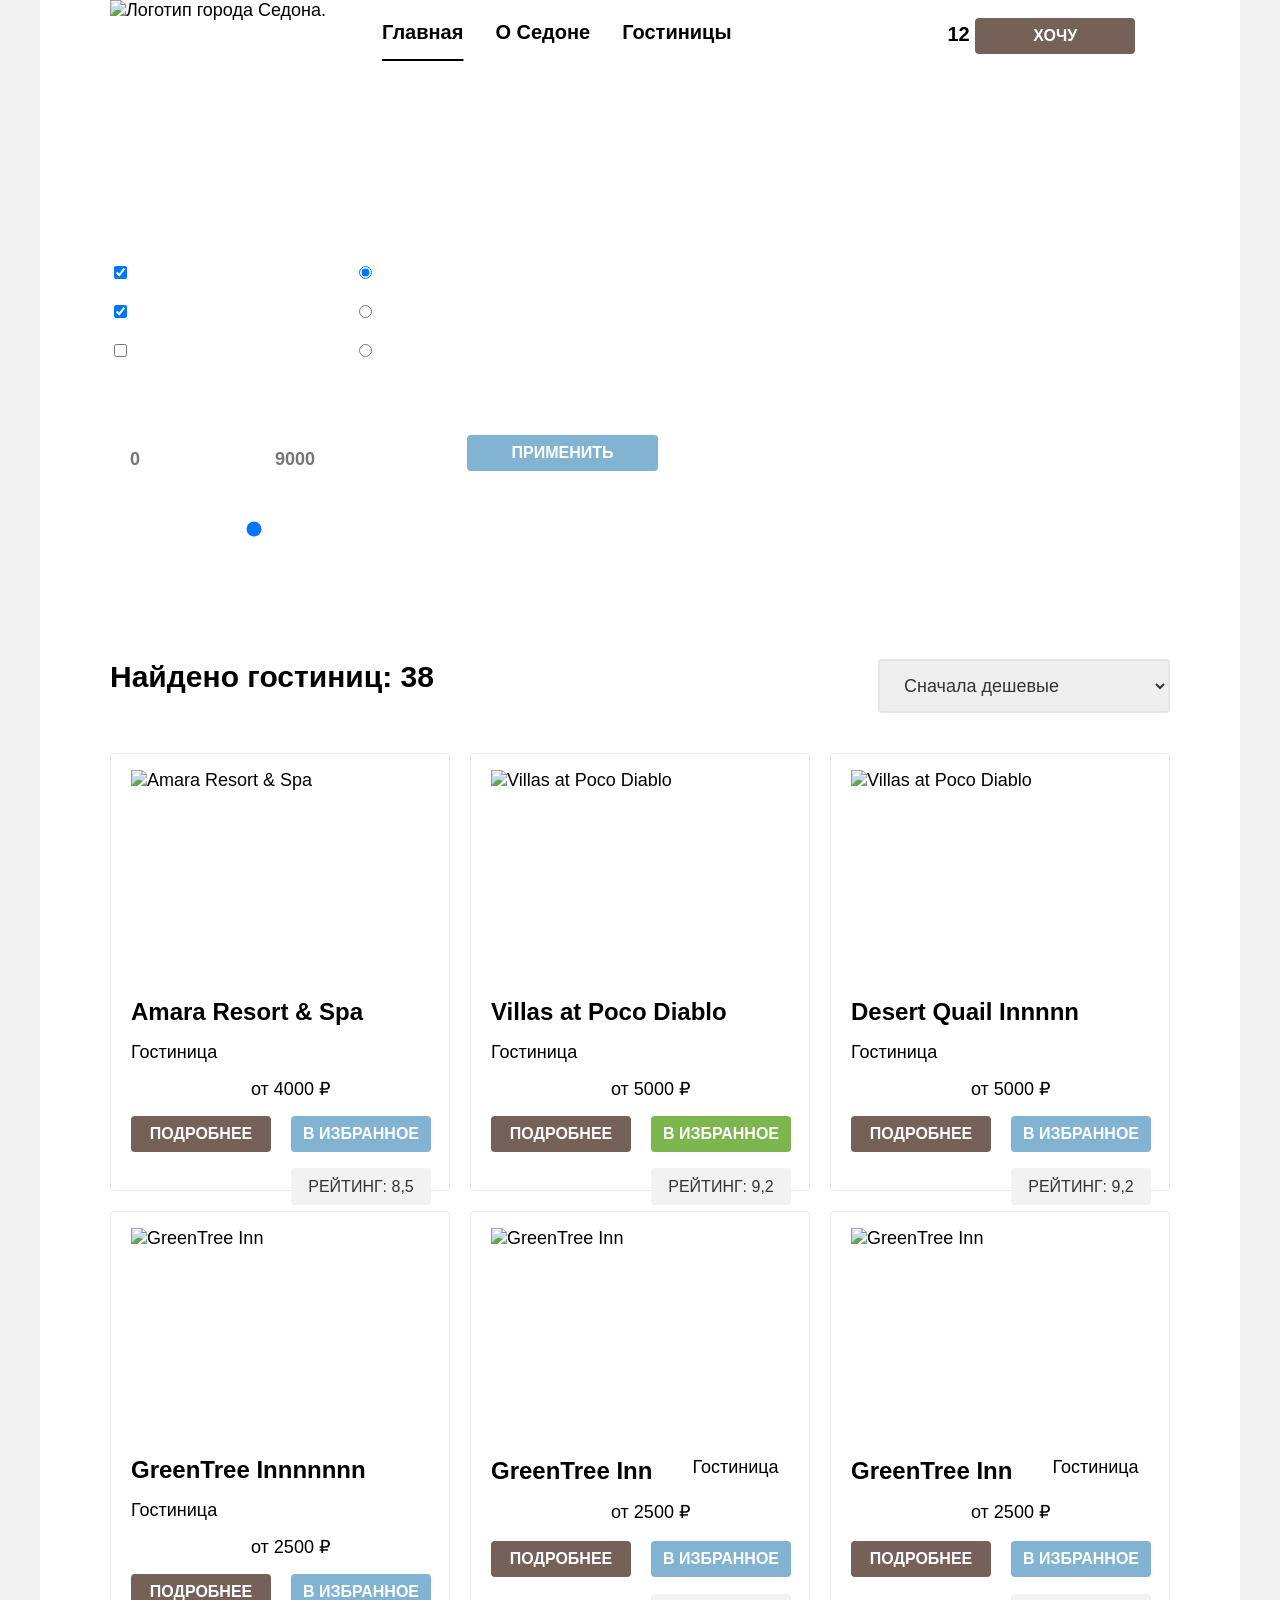
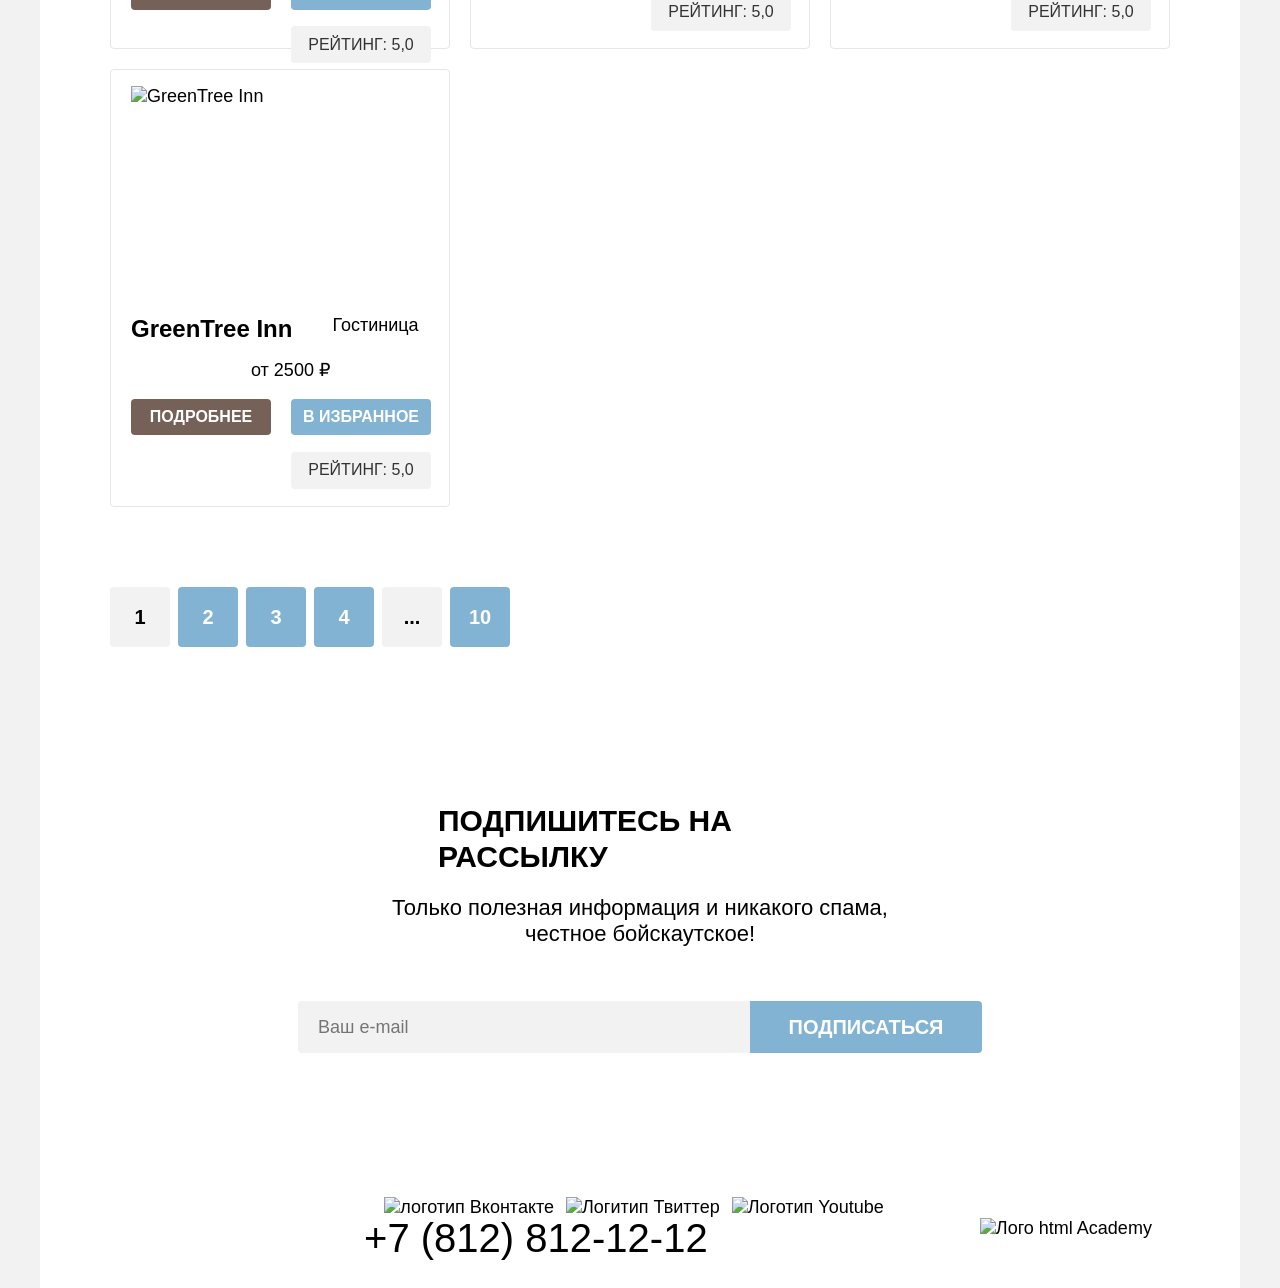
==== catalog.html @ 214000c6 "some fixes" ====
<!DOCTYPE html>
<html lang="en">

  <head>
    <meta charset="UTF-8">
    <link href="style/style.css" rel="stylesheet">
    <meta name="viewport" content="width=device-width, initial-scale=1.0">
    <title>Catalog</title>
  </head>

  <body>
    <!-- шапка -->
    <header class="page-header" data-test="header">
      <nav class="navigation">
        <a class="navigation-logo" href="index.html" aria-current="page">
          <img class="page-header-logo" src="images\logo.svg" alt="Логотип города Седона.">
        </a>
        <ul class="navigation-list">
          <li class="navigation-item">
            <a class="navigation-link navigation-link-current" href="#">Главная</a>
          </li>
          <li class="navigation-item">
            <a class="navigation-link" href="#">О Седоне</a>
          </li>
          <li class="navigation-item">
            <a class="navigation-link" href="#">Гостиницы</a>
          </li>
        </ul>
        <ul class="navigation-user">
          <li class="navigation-user-item">
            <a class="navigation-user-link navigation-user-link-search" href="#">
              <span class="visually-hidden">Поиск</span>
            </a>
          </li>
          <li class="navigation-user-item">
            <a class="navigation-user-link navigation-user-link-favorite" href="#">
              <span class="visually-hidden">Избранное</span>
              <span class="notification-number">12</span>
            </a>
            <button class="header-button">Хочу</button>
          </li>
        </ul>
      </nav>
    </header>
    <!-- основной контент -->
    <main class="main-catalog" data-test="catalog">
      <section class="hotels-filter hotels-filter-picture" data-test="hotels-filter">
        <div class="for-tittle-and-breabcrumbs"> <!-- обернул в див -->
          <h2 class="inner-title">Гостиницы Седоны</h1>
            <ul class="breadcrumbs-list">
              <li class="breadcrumbs-item">
                <a class="breadcrumbs-link" href="index.html">На главную страницу</a>
              </li>
              <li>
                <a class="breadcrumbs-item" href="#">Гостиницы</a>
              </li>
            </ul>
        </div>
          <fieldset class="hotels-filter-group">
            <legend class="hotels-filter-title">Инфраструктура</legend>
            <ul class="hotels-filter-list">
              <li class="hotels-filter-item">
                <label class="control">
                  <input class="control-input" type="checkbox" name="infrastructure-inner" checked>
                  Бассейн
                </label>
              </li>
              <li class="hotels-filter-item">
                <label class="control">
                  <input class="control-input" type="checkbox" name="pool-inner" checked>
                  Парковка
                </label>
              </li>
              <li class="hotels-filter-item">
                <label class="control">
                  <input type="checkbox" class="control-input" name="parking-inner">
                  Wi-Fi
              </li>
            </ul>
          </fieldset>
          <fieldset class="housing-filter-group">
            <legend class="housing-filter-title">Тип Жилья</legend>
            <ul class="housing-filter-list">
              <li class="housing-filter-item">
                <label class="control">
                  <input class="control-input" type="radio" name="product-group" value="type of housing" checked>
                  Гостиницы
                </label>
              </li>
              <li class="housing-filter-item">
                <label class="control">
                  <input class="control-input" type="radio" name="product-group" value="inn">
                  Отель
                </label>
              </li>
              <li class="housing-filter-item">
                <label class="control">
                  <input class="control-input" type="radio" name="product-group" value="hotel">
                  Апартаменты
                </label>
              </li>
            </ul>
          </fieldset>
          <fieldset class="price-filter-group">
            <legend class="price-filter-title">Стоимость, ₽:</legend>
            <label class="visually-hidden" for="for-user">От</label>
            <input type="text" class="field-input-price" id="from-price" name="from-price" placeholder="0">
            <label class="visually-hidden" for="for-user">До</label>
            <input type="text" class="field-input-price-second" id="before-price" name="before-price"
              placeholder="9000">
            <input type="range" class="range-input" min="0" max="100" step="1">
            <div class="block-for-button"> <!-- обернул в в див -->
              <button class="subscribe-button-apply" type="submit">Применить</button>
              <button class="subscribe-button-reset" type="submit">Сбросить</button>
            </div>
          </fieldset>
      </section>
      <div class="hotels-found-menu">  <!-- обернул в в див -->
        <h2 class="catalog-card-title">Найдено гостиниц: 38</h2>
        <select class="catalog-card-select" id="catalog-card-select">
          <option value="0">Сначала дешевые</option>
          <option value="0">Дорогие</option>
          <option value="0">Популярное</option>
        </select>
      </div>
      <!-- Список товаров -->
      <section class="catalog-card" data-test="catalog-card">
        <ul class="catalog-card-list">
          <li class="catalog-card-item">
            <img class="catalog-card-amara-img" width="300" height="212" src="images\catalog\hotel_amara.jpg"
              alt="Amara Resort & Spa">
            <h3 class="catalog-card-title-link" href="#">Amara Resort & Spa</h3>
                <p class="catalog-card-description">Гостиницa</p>
                <p class="price-from">от 4000 ₽</p>
            <button class="more-details" href="#">Подробнее</button>
            <button class="favorites">В избранное</button>
                <p class="four-stars">
                  <span class="visually-hidden">Отель 4 звезды</span>
                </p>
                <p class="rating">Рейтинг: 8,5</p>
          </li>
        </ul>
        <ul class="catalog-card-list">
          <li class="catalog-card-item">
            <img class="catalog-card-amara-img" width="300" height="212" src="images\catalog\villa_poco_diablo.jpg"
              alt="Villas at Poco Diablo">
            <h3 class="catalog-card-title-link" href="#">Villas at Poco Diablo</h3>
                <p class="catalog-card-description">Гостиницa</p>
                <p class="price-from">от 5000 ₽</p>
            <button class="more-details" href="#">Подробнее</button>
            <button class="favorites-green">В избранное</button>
              <p class="four-stars">
                <span class="visually-hidden">Отель 4 звезды</span>
              </p>
              <p class="rating">Рейтинг: 9,2</p>
          </li>
        </ul>
        <ul class="catalog-card-list">
          <li class="catalog-card-item">
            <img class="catalog-card-amara-img" width="300" height="212" src="images\catalog\hotel_desert.jpg"
              alt="Villas at Poco Diablo">
            <h3 class="catalog-card-title-link" href="#">Desert Quail Innnnn</h3>
                <p class="catalog-card-description">Гостиницa</p>
                <p class="price-from">от 5000 ₽</p>
            <button class="more-details" href="#">Подробнее</button>
            <button class="favorites">В избранное</button>
              <p class="four-stars">
                <span class="visually-hidden">Отель 4 звезды</span>
              </p>
              <p class="rating">Рейтинг: 9,2</p>
          </li>
        </ul>
        <ul class="catalog-card-list">
          <li class="catalog-card-item">
            <img class="catalog-card-amara-img" width="300" height="212" src="images\catalog\hotel_greentree.jpg"
              alt="GreenTree Inn">
            <h3 class="catalog-card-title-link" href="#">GreenTree Innnnnnn</h3>
                <p class="catalog-card-description">Гостиницa</p>
                <p class="price-from">от 2500 ₽</p>
            <button class="more-details" href="#">Подробнее</button>
            <button class="favorites">В избранное</button>
              <p class="four-stars">
                <span class="visually-hidden">Отель 2 звезды</span>
              </p>
              <p class="rating">Рейтинг: 5,0</p>
          </li>
        </ul>
        <ul class="catalog-card-list">
          <li class="catalog-card-item">
            <img class="catalog-card-amara-img" width="300" height="212" src="images\catalog\hotel_greentree.jpg"
              alt="GreenTree Inn">
            <h3 class="catalog-card-title-link" href="#">GreenTree Inn</h3>
                <p class="catalog-card-description">Гостиницa</p>
                <p class="price-from">от 2500 ₽</p>
            <button class="more-details" href="#">Подробнее</button>
            <button class="favorites">В избранное</button>
              <p class="four-stars">
                <span class="visually-hidden">Отель 2 звезды</span>
              </p>
              <p class="rating">Рейтинг: 5,0</p>
          </li>
        </ul>
        <ul class="catalog-card-list">
          <li class="catalog-card-item">
            <img class="catalog-card-amara-img" width="300" height="212" src="images\catalog\hotel_greentree.jpg"
              alt="GreenTree Inn">
            <h3 class="catalog-card-title-link" href="#">GreenTree Inn</h3>
                <p class="catalog-card-description">Гостиницa</p>
                <p class="price-from">от 2500 ₽</p>
            <button class="more-details" href="#">Подробнее</button>
            <button class="favorites">В избранное</button>
              <p class="four-stars">
                <span class="visually-hidden">Отель 2 звезды</span>
              </p>
              <p class="rating">Рейтинг: 5,0</p>
          </li>
        </ul>
        <ul class="catalog-card-list">
          <li class="catalog-card-item">
            <img class="catalog-card-amara-img" width="300" height="212" src="images\catalog\hotel_greentree.jpg"
              alt="GreenTree Inn">
            <h3 class="catalog-card-title-link" href="#">GreenTree Inn</h3>
                <p class="catalog-card-description">Гостиницa</p>
                <p class="price-from">от 2500 ₽</p>
            <button class="more-details" href="#">Подробнее</button>
            <button class="favorites">В избранное</button>
              <p class="four-stars">
                <span class="visually-hidden">Отель 2 звезды</span>
              </p>
              <p class="rating">Рейтинг: 5,0</p>
          </li>
        </ul>
      </section>
      <!-- Пагинация -->
      <ul class="pagination-list" data-test="pagination">
        <li class="pagination-item pagination-item-clear">
          <a class="pagination-link" href="#">1</a>
        </li>
        <li class="pagination-item">
          <a class="pagination-link" href="#">2</a>
        </li>
        <li class="pagination-item">
          <a class="pagination-link" href="#">3</a>
        </li>
        <li class="pagination-item">
          <a class="pagination-link" href="#">4</a>
        </li>
        <li class="pagination-item pagination-item-clear">
          <a class="pagination-link" href="#">...</a>
        </li>
        <li class="pagination-item">
          <a class="pagination-link" href="#">10</a>
        </li>
      </ul>
      </section>
      <!-- Подпишитесь на рассылку -->
      <section class="subscribe-catalog" data-test="subscribe">
        <h2 class="subscribe-title">Подпишитесь на рассылку</h2>
        <p class="subscribe-description">Только полезная информация и никакого спама,<br />
          честное бойскаутское!</p>
        <form class="subscribe-form" action="https://htmlacademy.ru/" method="post">
          <p class="subscribe-form-name">
            <label class="visually-hidden" for="for-user"></label>
            <input type="text" class="placeholder-form-catalog" id="user-email" name="user-email" placeholder="Ваш e-mail">
            <button class="subscribe-button" type="submit">Подписаться</button>
          </p>
        </form>
      </section>
    </main>
    <!-- футер подвал -->
    <footer class="page-footer" data-test="footer">
      <ul class="footer-social-list">
        <li class="footer-social-item">
          <a class="footer-social-link" href="https://vk.com/htmlacademy">
            <img class="footer-logo-link-vk" src="images\catalog\vk.svg" width="24" height="14" alt="логотип Вконтакте">
            <span class="visually-hidden"></span>
          </a>
        </li>
        <li class="footer-social-item">
          <a class="footer-social-link" href="https://twitter.com/htmlacademy">
            <img class="footer-logo-link-twitter" src="images\catalog\twitter.svg" width="24" height="14"
              alt="Логитип Твиттер">
            <span class="visually-hidden"></span>
          </a>
        </li>
        <li class="footer-social-item">
          <a class="footer-social-link" href="https://www.youtube.com/channel/UChUxTMjJGo-JDRY8pNTGL2g">
            <img class="footer-logo-link-youtube" src="images\catalog\youtube.svg" width="24" height="14"
              alt="Логотип Youtube">
            <span class="visually-hidden"></span>
          </a>
        </li>
      </ul>
      <a class="footer-phone" href="tel:+78128121212">+7 (812) 812-12-12</a>
      <a class="copyright" href="https://htmlacademy.ru/">
        <img class="footer-logo-link-academy" src="images\html_academy.svg" width="115" height="33"
          alt="Лого html Academy">
    </footer>
  </body>

</html>
---- style/style.css ----
*,
*::before,
*::after {
  box-sizing: border-box;
}
@font-face {
  font-family:  "PT Sans";
  font-style: normal;
  font-weight: 400;
  src: url("../fonts/ptsans-400.woff2") format("woff2");
  font-display: swap;
}
@font-face {
  font-family:  "PT Sans";
  font-style: normal;
  font-weight: 700;
  src: url("../fonts/ptsans-700.woff2")format("woff2");
  font-display: swap;
}
body {
  margin: 0 auto;
  font-size: 18px;
  line-height: 21px;
  font-weight: 400;
  font-style: normal;
  font-family: "PT Sans", "Arial", sans-serif;
  color: #000000;
  background-color: #f2f2f2;
  width: 1200px;
}

.list-reset{
margin: 0;
padding: 0;
list-style: none;
}

.visually-hidden {
  position: absolute;
  width: 1px;
  height: 1px;
  margin: -1px;
  padding: 0;
  border: 0;
  white-space: 0;
  clip-path: inset(100%);
  clip: rect(0 0 0 0);
  overflow: hidden;
}

a {
  text-decoration: none;
  color: inherit;
}

.navigation-link,
.navigation-link-current,
.navigation-user-link,
.navigation-user-link-favorite,
.navigation-user-item,
.header-button {
  font-family: "PT Sans", "Arial", sans-serif;
  line-height: 24px;
  font-weight: 700;
  font-size: 20px;
  text-decoration: none;
  list-style: none;
}


.header-button{
  background-color: #756157;
  color: white;
  border-radius: 4px;
  min-width: 160px;
  min-height: 36px;
  font-weight: 700;
  line-height: 20px;
  text-transform: uppercase;
  font-size: 16px;
  border: none;
}

.navigation-list a:hover,
.navigation-item a:focus,
.navigation-user a:hover,
.navigation-user-item a:focus {
  position: relative;
}

.navigation-link:before {
  content: '';
  position: absolute;
  width: 100%;
  height: 2px;
  background: #000;
  left: 0;
  bottom: 0;
  transition: .5s;
  transform: scale(0);
  transform-origin: center;
}

.navigation-link:hover:before {
  transform: scale(1);
}

.page-header {
  margin: 0;
  padding: 0;
  min-width: 1200px;
  height: 64px;
}

.navigation {
  background-color: white;
  margin: 0;
  padding: 0;
  display: flex;
  min-height: 64px;
}

.navigation-logo {
  padding-left: 70px;
}

.navigation-list {
  color: #000000;
  display: flex;
  font-size: 20px;
  line-height: 24px;
  font-weight: 700;
  min-width: 339px;
  list-style: none;
  margin: 0;
  /* padding: 0 285px 0 32px; */
  padding: 0 auto 0 32px;
}

.navigation-item {
  margin: 0;
  padding: 0;
}

.navigation-link{
  display: flex;
  margin: 0;
  padding: 20px 16px;
}

.navigation-link-current {
  text-decoration: underline solid black;
  text-decoration-thickness: 2px;
  text-underline-offset: 20px;
}

.navigation-user {
  display: flex;
  /* margin: 20px 70px 20px 285px; */
  padding: 0;
  padding-left: 200px;
}

.navigation-user-item {
}
.navigation-user-link {
}

.navigation-user-link-favorite {
  width: 20px;
  height: 20px;
  background-image: url("../images/catalog/heart_favorite.png");
  background-repeat: no-repeat no-repeat;
}
.navigation-user-link-search {
  width: 20px;
  height: 20px;
  background-image: url("../images/search.svg");
  background-repeat: no-repeat no-repeat;
}

.notification-number {
}
.advantages-image {
}
.page-header-logo {
}

.main-index {
  background-color: white;
}

.hero-logo {
  margin: 0;
  padding-top: 51px;
  padding-left: 371px;
  min-width: 458px;
  min-height: 352px;
}

.hero-main-picture {
  background-image: url("../images/divider.png"), url("../images/welcome_to_sedona.svg"), url("../images/welcome.jpg");
  min-width: 1200px;
  min-height: 486px;
  background-repeat: no-repeat,no-repeat,no-repeat;
  background-position: center bottom, center center;
}
/*
.hero-main-picture-divider {
  background-image: url("../images/divider.png");
  min-width: 1200px;
  min-height: 486px;
  background-position: center bottom;
  background-repeat: no-repeat;
}

.hero {
  background-image: url("../images/welcome_to_sedona.svg");
  min-width: 1200px;
  min-height: 486px;
  background-position: center;
  background-repeat: no-repeat;
}

.hero-main-picture {
  background-image: url("../images/welcome.jpg");
  background-repeat: no-repeat;
  background-position: center;
} */

.lead {
  margin: 64px 0 20px 0;
  padding: 0;
  font-size: 30px;
  font-weight: 700;
  line-height: 36px;
  text-transform: uppercase;
}

.lead-description {
  margin: 0 0 69px 0;
  padding: 0;
  line-height: 26px;
  text-align: center;
  font-size: 22px;
}

.advantages {
  background-color: white;
  text-align: center;
}

.advantages-list {
  display: flex;
  flex-wrap: wrap;
  margin: 0;
  padding: 0;
  list-style: none;
}

.advantages-item {
  margin: 0;
  padding: 0;
}

.advantages-light {
  background-color: rgba(131, 179, 211, 0.12);
  display: row;
  min-width: 400px;
  min-height: 385px;
}

.advantages-dark-accent {
  background-color: rgba(131, 179, 211, 0.20);
  display: row;
  min-width: 400px;
  min-height: 385px;
}

.advantages-light-second {
  background-color: rgba(131, 179, 211, 0.12);
  display: row;
  width: 400px;
  min-height: 385px;
}

.advantages-item-wide {
  display: flex;
  background-color: #82B3D3;
}

.advantages-title-with-picture {
  color: #ffffff;
  font-size: 24px;
  line-height: 28px;
  font-weight: 700;
  text-transform: uppercase;
  margin: 0;
  padding: 102px 112.5px 0 112.5px;
}

.advantages-description-with-picture {
  color: #ffffff;
  font-size: 18px;
  line-height: 21px;
  font-weight: 400;
  margin: 0;
  padding: 0;
}

.advantages-wrapper {
  min-width: 230px;
  min-height: 81px;
}

.rectangle {
  margin: 30px 170px 30px 170px;
  width: 60px;
  height: 2px;
  background: #82B3D3;
}
.rectangle-white {
  margin: 30px 170px 30px 170px;
  width: 60px;
  height: 2px;
  background: #ffffff;
}

.advantages-title {
  font-size: 24px;
  line-height: 28px;
  color: white;
  font-weight: 700;
  display: flex;
  justify-content: center;
  text-transform: uppercase;
  padding: 112.5px 85px 0 85px;
  margin: 0;
}

.advantages-description {
  color: white;
  line-height: 21px;
  margin: 0;
  padding: 0;
}

.advantages-title-cube {
  color: #000000;
}

.advantages-description-cube {
  color: #000000;
}

.infrastructure {
  margin: 0;
  padding: 0;
  min-height: 246px;
  background-color: white;
  text-align: center;
}

.infrastructure-lead {
  margin: 64px 347px 0 347px;
  padding: 0;
  line-height: 36px;
  font-weight: 700;
  font-size: 30px;
  text-transform: uppercase;
}

.infrastructure-lead-description {
  margin: 20px 355px 64px 355px;
  line-height: 26px;
  font-size: 22px;
  align-content: center;
}

.infrastructure-list {
  margin: 0;
  padding: 0;
  display: flex;
  align-content: center;
  flex-wrap: wrap;
  list-style: none;
}

.infrastructure-item-accent-dark {
  background-color: rgba(131, 179, 211, 0.20);
}

.infrastructure-item-accent-light {
  background-color: rgba(131, 179, 211, 0.12);
}

.infrastructure-item {
  width: 400px;
  min-height: 385px;

}

.infrastructure-item-home {
  background-image: url("../images/icon_home.svg");
  min-width: 75px;
  min-height: 72px;
  padding: 0;
  margin: 0;
/*position: absolute;     вариант не работает
  top: 81px;
  bottom: 232px;
  left: 162.5px;
  right: 162.5px; */
  background-repeat: no-repeat;
  background-position: center center, center center;
}

.infrastructure-item-food {
  background-image: url("../images/icon_food_burger.svg");
  min-width: 75px;
  min-height: 72px;
  background-repeat: no-repeat;
  background-position: center center, center center;
}

.infrastructure-item-souvenir {
  background-image: url("../images/icon_souvenir.svg");
  min-width: 75px;
  min-height: 72px;
  background-repeat: no-repeat;
  background-position: center center, center center;
}

.infrastructure-title {
  margin: 183px 85px 0 85px;
  padding: 0;
  line-height: 28px;
  font-weight: 700;
  font-size: 24px;
  text-transform: uppercase;
}

.infrastructure-description {
  margin: 30px 85px 81px 85px;
  padding: 0;
}

.search {
  min-width: 1200px;
  min-height: 406px;
  background-color: white;
  text-align: center;
  align-content: center;
}

.search-title {
  margin: 0;
  padding: 0;
  text-transform: uppercase;
  line-height: 36px;
  font-size: 30px;
}

.search-description {
  margin-top: 20px 0 0 0;
  padding: 0;
  font-size: 22px;
  line-height: 26px;
}

.search-button {
  margin-top: 54px;
  padding: 0;
  font-family: "PT Sans", "Arial", sans-serif;
  font-weight: 700;
  font-size: 20px;
  line-height: 36px;
  min-width: 376px;
  min-height: 52px;
  border-radius: 4px;
  border: none;
  color: white;
  background-color: #756157;
  text-transform: uppercase;
}

.subscribe {
  background-image:  url("../images/catalog/subscribe_page_blur.png");
  background-repeat: no-repeat;
  background-color: #82B3D3;
  text-transform: uppercase;
  color: white;
  margin: 0;
  padding: 0;
  width: 1200px;
  min-height: 415px;
  font-family: inherit;
  display: flex;
  flex-direction: column;
}

.subscribe-title {
  margin: 96px 398px 0 398px;
  padding: 0;
  line-height: 36px;
  font-weight: 700;
  font-size: 30px;
}

.subscribe-description {
  margin: 20px 0 54px 0;
  padding: 0;
  text-transform: none;
  text-align: center;
  line-height: 26px;
  font-weight: 400;
  font-size: 22px;
}

.subscribe-form {
  min-width: 684px;
  margin: 0 258px 104px 258px;
}

.subscribe-form-name {
  display: flex;
  min-width: 452px;
  min-height: 52px;
  margin: 0;
  padding: 0;
}

.subscribe-button {
  background-color:#82B3D3;
  font-size: 20px;
  font-weight: 700;
  line-height: 36px;
  min-width: 232px;
  min-height: 52px;
  color: white;
  text-transform: uppercase;
  margin: 0;
  padding: 0;
  border-radius: 0 4px 4px 0;
  border: none;
}

.page-footer {
  display: flex;
  justify-content: space-around;
  flex-wrap: wrap;
  background-color: white;
  padding: 40px 70px 30px 70px;
}

.footer-social-list {
  margin: 0;
  padding: 0;
  display: flex;
  list-style: none;
}

.footer-social-link {
  margin-right: 12px;
}

.footer-social-item {
}
.footer-logo-link-vk {
}
.footer-logo-link-twitter {
}
.footer-logo-link-youtube {
}
.copyright {
}
.footer-logo-link-academy {
}

.footer-phone {
  margin-right: 236px;
  margin-left: 236px;
  font-size: 40px;
  line-height: 40px;
}

.placeholder-form {
  border-radius: 4px 0 0 4px;
  border: none;
  min-width: 452px;

  font-size: 18px;
  font-weight: 400;
  line-height: 24px;
  color: #000000;
  padding-left: 20px;
  padding-right: 342px;
  padding-top: 14px;
  padding-bottom: 14px;
}























/* СТИЛИ ВТОРОЙ СТРАНИЦЫ КАТАЛОГ */

.main-catalog {
  background-color: #ffffff;
}

/* гостиница седона инфраструктура тип жилья инпуты чекбоксы */

.hotels-filter {
  display: flex;
  flex-wrap: wrap;
  padding: 35px 70px 70px 70px;
  min-width: 1060px;
  min-height: 307px;
}

.hotels-filter-picture {
  background-image: url("../images/catalog/background_image_catalog_blur.jpg");
  min-width: 1200px;
  min-height: 409px;
}

.for-tittle-and-breabcrumbs {
  min-width: 1060px;
  min-height: 107px;
}

.inner-title {
  margin: 0;
  color: #ffffff;
  font-size: 60px;
  font-weight: 700;
  line-height: 78px;
}

.breadcrumbs-list {
  display: inline-flex;
  flex-wrap: wrap;
 /*  width: 114px;
  min-height: 21px; */
  margin: 0;
  padding: 0;
  list-style: none;
}

.breadcrumbs-item{
  background-image: url("../images/catalog/vector_more.svg");
  background-repeat: no-repeat;
  color: #ffffff;
  font-size: 16px;
  line-height: 21px;
  font-weight: 400;
  min-width: 6.39px;
  min-height: 9.94px;
}

.breadcrumbs-link{
  background-image: url("../images/catalog/vector_home_breadcrumbs.svg");
  background-repeat: no-repeat;
  color: #ffffff;
  min-width: 12px;
  min-height: 12px;
}

.hotels-filter-group {
  margin: 0;
  padding: 0;
}

.hotels-filter-list {
  margin: 0;
  padding: 0;
  list-style: none;
}

.housing-filter-group {
  margin: 0;
  padding: 0;
}

.housing-filter-list {
  margin: 0;
  padding: 0;
  list-style: none;
}


.hotels-filter-title,
.housing-filter-title {
  margin: 0;
  padding-bottom: 32px;
  padding-right: 70px;
  color: #ffffff;
  font-weight: 700;
  font-size: 20px;
  line-height: 24px;
}

.hotels-filter-item,
.housing-filter-item {
  padding-bottom: 16px;
  padding-right: 140.15px;
  color: #ffffff;
  font-size: 18px;
  line-height: 23px;
  font-weight: 400;
}

.control {
}

/* .control-input{
  list-style-type: none;
  color: orange;
  background-color: black;
} */


.price-filter-group {
  display: flex;
  flex-wrap: wrap;
  width: 549px;
  min-height: 160px;
  margin: 0;
  padding: 0;
}

.price-filter-title {
  margin: 0;
  padding: 0 0 32px 0;
  color: #ffffff;
  font-weight: 700;
  font-size: 20px;
  line-height: 24px;
}

.field-input-price {
  font-size: 18px;
  line-height: 24px;
  font-weight: 700;
  color: #000000;
  border-radius: 4px 0 0 4px;
  border: none;
  width: 143px;
  height: 48px;
  margin-right: 2px;
  padding: 12px 0 12px 20px;
}

.field-input-price-second {
  font-size: 18px;
  line-height: 24px;
  font-weight: 700;
  color: black;
  border-radius: 0 4px 4px 0;
  border: none;
  width: 143px;
  height: 48px;
  padding: 12px 0 12px 20px;
}

.range-input {
  appearance: none;
  cursor: pointer;
  background-color: #ffffff;
  border: none;
  border-radius: 50px;
  overflow: hidden;
  outline: none;
  margin: 36px 0 0 0;
  padding: 0;
  width: 287px;
  height: 20px;
}

.block-for-button {   /* правильно ли такое центрование ? */
  margin: -48px 0 0 70px;
  padding: 0;
  width: 191px;
  height: 104px;
}

.subscribe-button-apply {
  cursor: pointer;
  color: #ffffff;
  background-color: #82B3D3;
  min-width: 191px;
  min-height: 36px;
  border-radius: 4px;
  border: none;
  margin: 0 0 32px 0;
  padding: 0;
  font-weight: 700;
  text-transform: uppercase;
  font-size: 16px;
  line-height: 20px;
  text-align: center;
}

.subscribe-button-reset {
  cursor: pointer;
  color: #ffffff;
  background-color: transparent;
  min-width: 191px;
  min-height: 36px;
  border-radius: 4px;
  border: none;
  margin: 0;
  padding: 0;
  font-weight: 700;
  text-transform: uppercase;
  font-size: 16px;
  line-height: 20px;
  text-align: center;
}

/* конец первого меню */

/* КНОПКИ */



.all-subject{
  display: flex;
  flex-wrap: wrap;
  width: 1060px;
  min-height: 160px;
}

.catalog-card {
  display: grid;
  grid-template-columns: repeat(3, 340px);
  gap: 20px;
  list-style-type: none;
  margin: 40px 70px 80px 70px;
  padding: 0;
}

/* :nth-child[3n] {
  margin-right: 0;
} */

.hotels-found-menu {
  display: flex;
  justify-content: space-between;
  width: 1060px;
  min-height: 49px;
  margin: 50px 70px 40px 70px;
  padding: 0;

}

.catalog-card-title {
  padding: 0;
  margin: 0;
  font-size: 30px;
  line-height: 36px;
  font-weight: 700;
}

.catalog-card-select {
  width: 292px;
  min-height: 49px;
  font-size: 18px;
  line-height: 21px;
  font-weight: 400;
  color: #333333;
  border: 2px solid #E5E5E5;
  border-radius: 4px;
  margin: 0;
  padding: 14px 20px 14px 20px;

}

/* .all-cards {
  width: 1060px;
  height: 896px;
  border: 1px solid black;
  margin: 40px 70px 40px 70px;
  padding: 0;
} */

.catalog-card-list {
  /* display: grid; */
  gap: 20px;
  margin: 0;
  padding: 0;
  list-style: none;
}

.catalog-card-item {
/*   display: grid;
  grid-template-columns: repeat(2, 1fr); */
  display: flex;
  flex-wrap: wrap;


  margin: 0;
  padding: 0;
  width: 340px;
  height: 438px;
  border: 1px solid #E6E6E6;
  border-radius: 4px;
}
.catalog-card-amara-img {
  margin: 16px 20px 0 20px;
}
/* .catalog-card-amara-img,
.catalog-card-title-link,
.catalog-card-description,
.price-from,
.more-details,
.favorites,
.four-stars,
.rating {
} */

.catalog-card-title-link {
  /* padding: 0; */
  padding: 16px 20px 0 20px;
  margin: 0;
  font-size: 24px;
  font-weight: 700;
  line-height: 28px;
}

.catalog-card-description {
  padding: 16px 0 0 20px;
  margin: 0;
  font-size: 18px;
  font-weight: 400;
  line-height: 21px;
}

.price-from {
  margin: 0;
  padding: 16px 20px 0 140px;
}

.more-details {
  width: 140px;
  height: 36px;
  background-color: #756157;
  color:#ffffff;
  border: none;
  border-radius: 4px;
  text-transform: uppercase;
  font-size: 16px;
  line-height: 20px;
  font-weight: 700;
  text-align: center;
  margin: 16px 20px 0 20px;
  padding: 0;
  cursor: pointer;
}

.favorites {
  width: 140px;
  height: 36px;
  background-color:#82B3D3;
  color:#ffffff;
  border: none;
  border-radius: 4px;
  text-transform: uppercase;
  font-size: 16px;
  line-height: 20px;
  font-weight: 700;
  text-align: center;
  margin: 16px 0 0 0;
  padding: 0;
  cursor: pointer;
}

.favorites-green {
  width: 140px;
  height: 36px;
  background-color: #7DB54F;
  color:#ffffff;
  border: none;
  border-radius: 4px;
  text-transform: uppercase;
  font-size: 16px;
  line-height: 20px;
  font-weight: 700;
  text-align: center;
  margin: 16px 0 0 0;
  padding: 0;
  cursor: pointer;
}

.four-stars {
  background-image: url("../images/catalog/vector_star.png");
  background-repeat: repeat-x;
  width: 140px;
  height: 37px;
  margin: 16px 20px 16px 20px;
  padding: 0;
}

.rating {
  width: 140px;
  height: 37px;
  background-color: #F2F2F2;
  color: #333333;
  border: none;
  border-radius: 4px;
  text-align: center;
  align-content: center;
  font-size: 16px;
  line-height: 20px;
  font-weight: 400;
  text-transform: uppercase;
  margin: 16px 0 0 0;
  padding: 0;
}

 fieldset{
  border: 0;
}

.pagination-list {
  color: #ffffff;
  display: grid;
  grid-template-columns: repeat(auto-fit, minmax(32px, min-content));
/*   display: flex;
  flex-wrap: wrap; */
  margin: 80px 70px 60px 70px;
  padding: 0;
  gap: 8px;
  list-style-type: none;
  width: 1060px;
  min-height: 60px;
  cursor: pointer;
}

.pagination-item {
  text-align: center;
  align-content: center;
  min-width: 60px;
  min-height: 60px;
  background-color: #82B3D3;
  border-radius: 4px;
  font-size: 20px;
  line-height: 36px;
  font-weight: 700;
}

.pagination-link {
  text-align: center;
  min-width: 60px;
  min-height: 60px;
  border-radius: 4px;
}

.pagination-item-clear {
  color: #000000;
  background-color: #F2F2F2;
}

.subscribe-catalog {
  background-color: #ffffff;
  text-transform: uppercase;
  color: black;
  margin: 0;
  padding: 0;
  width: 1200px;
  min-height: 415px;
  font-family: inherit;
  display: flex;
  flex-direction: column;
}

.placeholder-form-catalog {
  border-radius: 4px 0 0 4px;
  border: none;
  min-width: 452px;
  font-size: 18px;
  font-weight: 400;
  line-height: 24px;
  background-color: #f2f2f2;
  padding-left: 20px;
  padding-right: 342px;
  padding-top: 14px;
  padding-bottom: 14px;
}
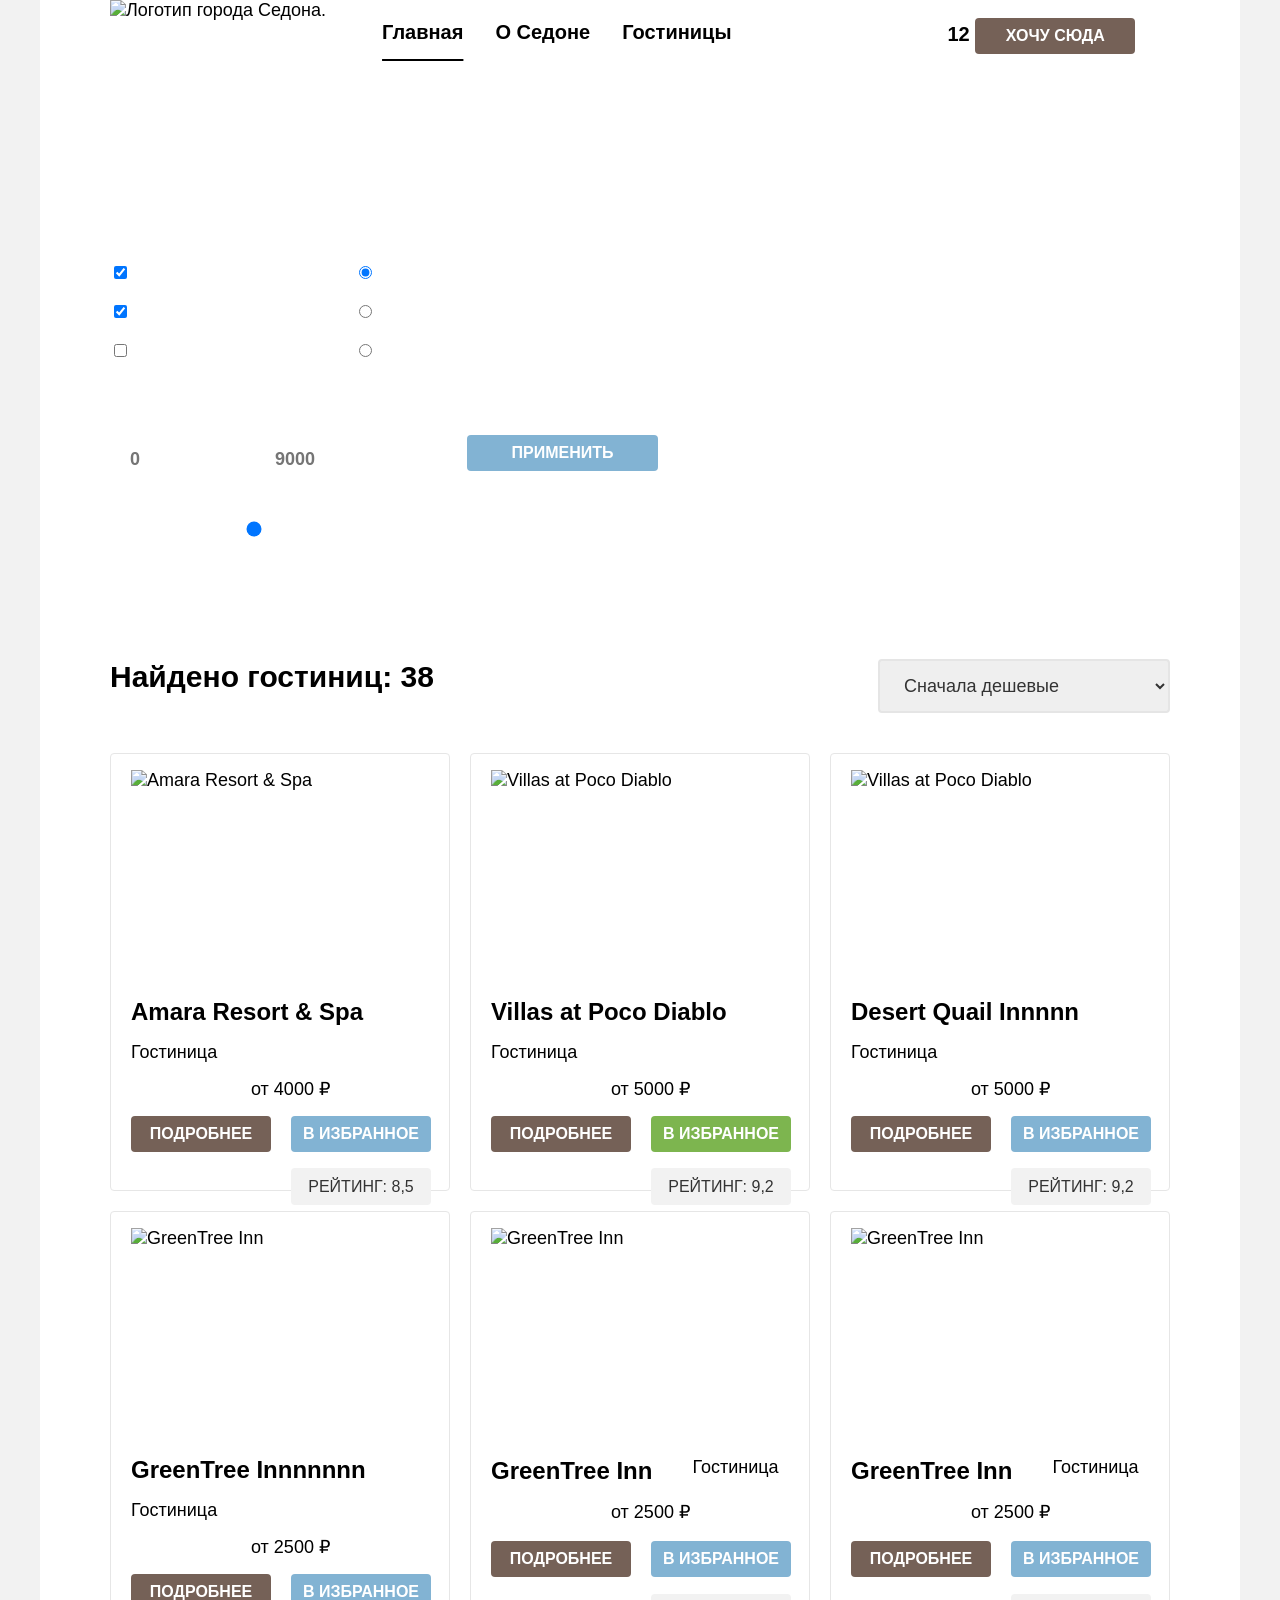
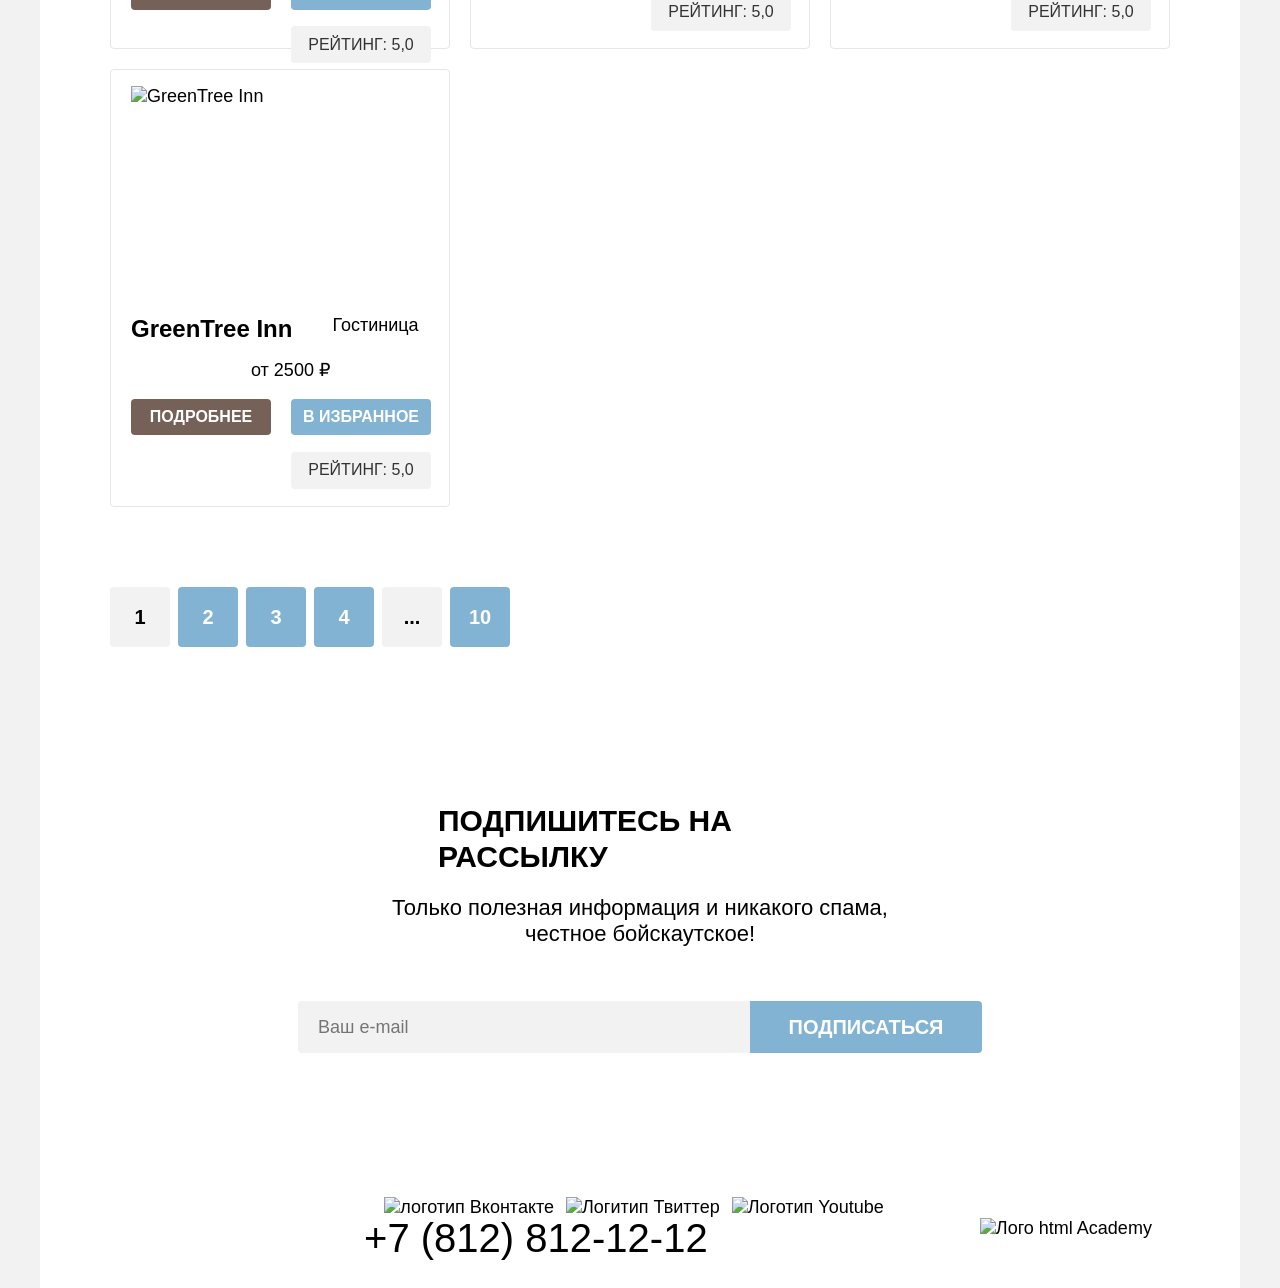
==== commit a995afbe: "some fixes 2" ====
--- a/catalog.html
+++ b/catalog.html
@@ -37,7 +37,7 @@
               <span class="visually-hidden">Избранное</span>
               <span class="notification-number">12</span>
             </a>
-            <button class="header-button">Хочу</button>
+            <button class="header-button">Хочу сюда</button>
           </li>
         </ul>
       </nav>
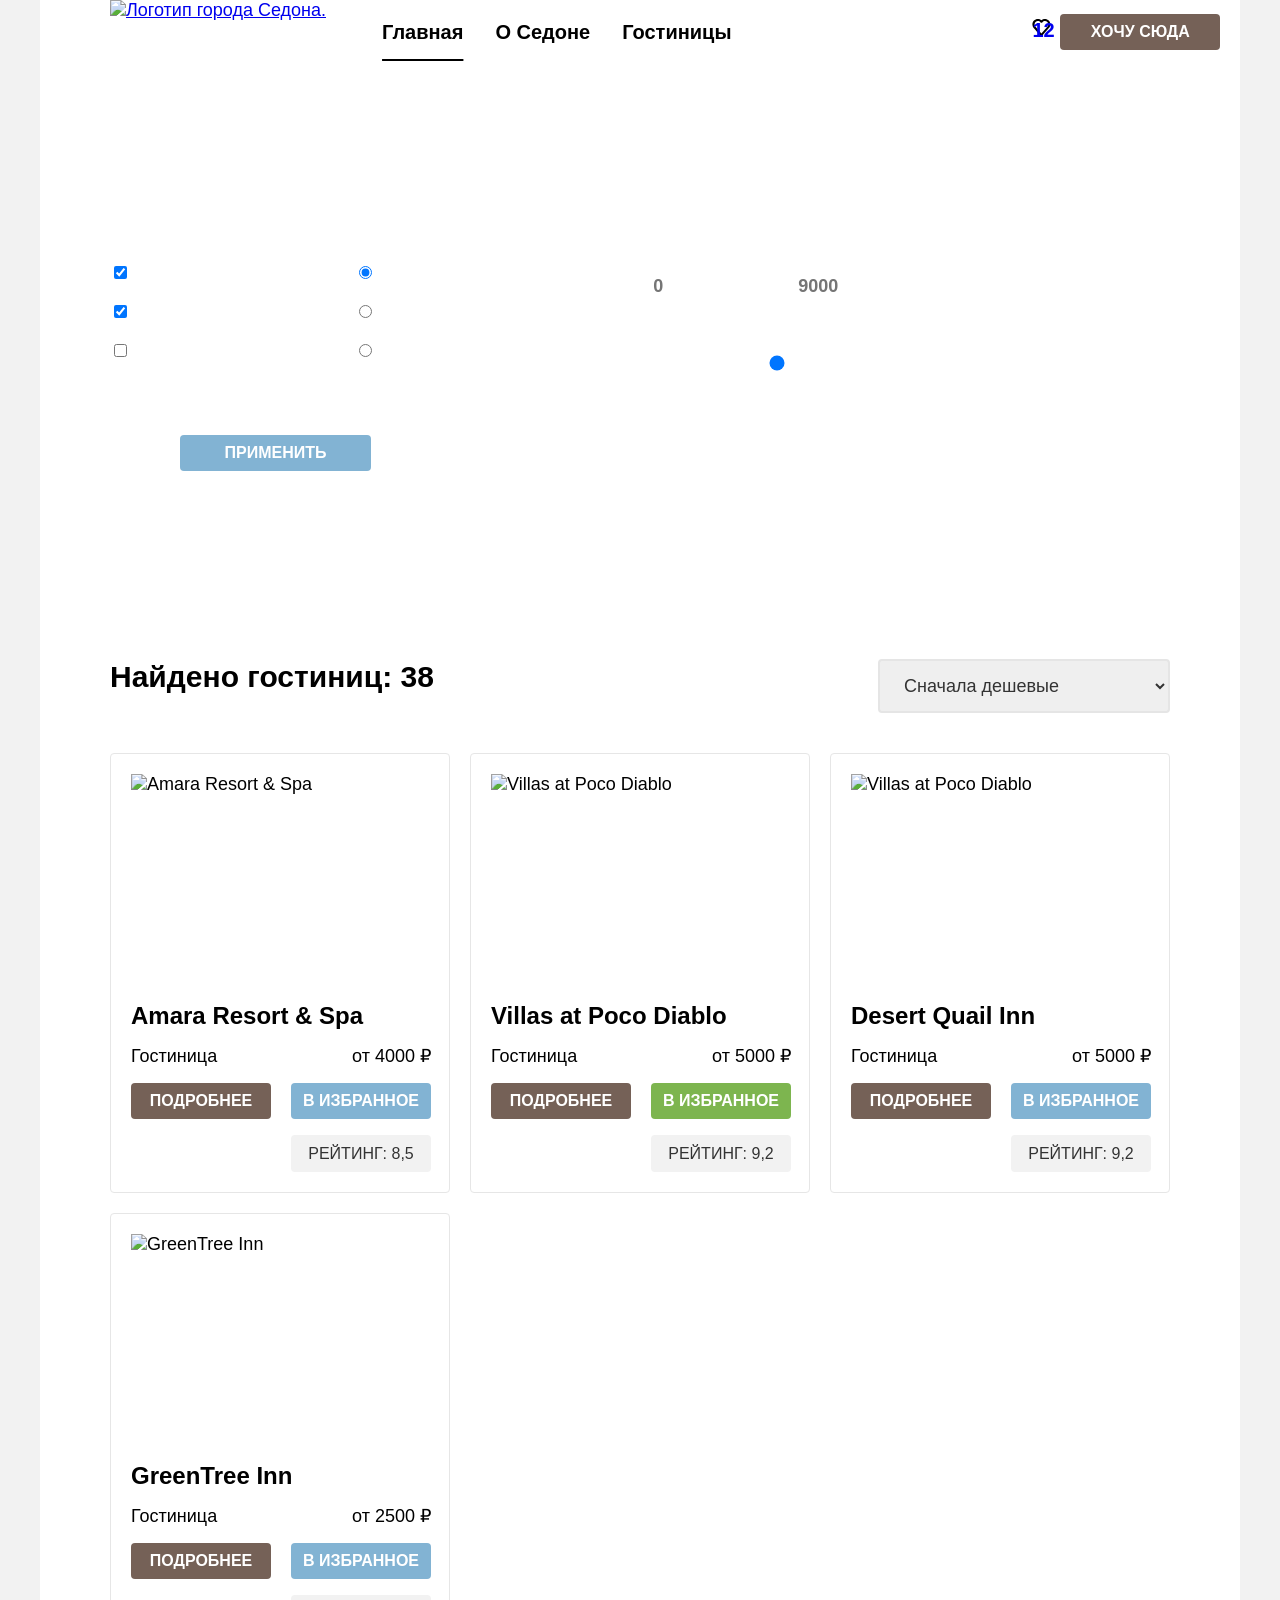
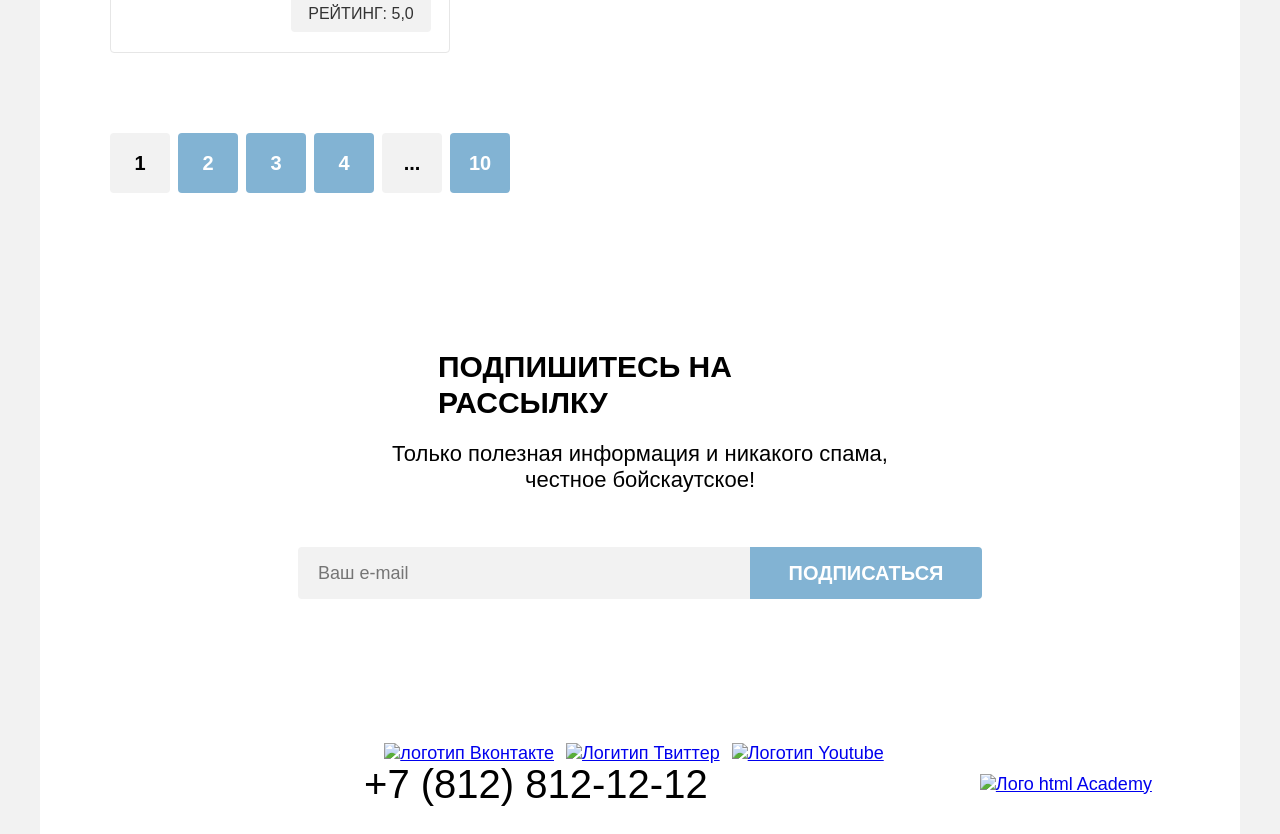
==== commit f8160319: "update style" ====
--- a/catalog.html
+++ b/catalog.html
@@ -17,7 +17,7 @@
         </a>
         <ul class="navigation-list">
           <li class="navigation-item">
-            <a class="navigation-link navigation-link-current" href="#">Главная</a>
+            <a class="navigation-link navigation-link-current" href="index.html">Главная</a>
           </li>
           <li class="navigation-item">
             <a class="navigation-link" href="#">О Седоне</a>
@@ -109,11 +109,11 @@
             <input type="text" class="field-input-price-second" id="before-price" name="before-price"
               placeholder="9000">
             <input type="range" class="range-input" min="0" max="100" step="1">
-            <div class="block-for-button"> <!-- обернул в в див -->
-              <button class="subscribe-button-apply" type="submit">Применить</button>
-              <button class="subscribe-button-reset" type="submit">Сбросить</button>
-            </div>
           </fieldset>
+          <div class="block-for-button">
+            <button class="subscribe-button-apply" type="submit">Применить</button>
+            <button class="subscribe-button-reset" type="submit">Сбросить</button>
+          </div>
       </section>
       <div class="hotels-found-menu">  <!-- обернул в в див -->
         <h2 class="catalog-card-title">Найдено гостиниц: 38</h2>
@@ -159,7 +159,7 @@
           <li class="catalog-card-item">
             <img class="catalog-card-amara-img" width="300" height="212" src="images\catalog\hotel_desert.jpg"
               alt="Villas at Poco Diablo">
-            <h3 class="catalog-card-title-link" href="#">Desert Quail Innnnn</h3>
+            <h3 class="catalog-card-title-link" href="#">Desert Quail Inn</h3>
                 <p class="catalog-card-description">Гостиницa</p>
                 <p class="price-from">от 5000 ₽</p>
             <button class="more-details" href="#">Подробнее</button>
@@ -168,51 +168,6 @@
                 <span class="visually-hidden">Отель 4 звезды</span>
               </p>
               <p class="rating">Рейтинг: 9,2</p>
-          </li>
-        </ul>
-        <ul class="catalog-card-list">
-          <li class="catalog-card-item">
-            <img class="catalog-card-amara-img" width="300" height="212" src="images\catalog\hotel_greentree.jpg"
-              alt="GreenTree Inn">
-            <h3 class="catalog-card-title-link" href="#">GreenTree Innnnnnn</h3>
-                <p class="catalog-card-description">Гостиницa</p>
-                <p class="price-from">от 2500 ₽</p>
-            <button class="more-details" href="#">Подробнее</button>
-            <button class="favorites">В избранное</button>
-              <p class="four-stars">
-                <span class="visually-hidden">Отель 2 звезды</span>
-              </p>
-              <p class="rating">Рейтинг: 5,0</p>
-          </li>
-        </ul>
-        <ul class="catalog-card-list">
-          <li class="catalog-card-item">
-            <img class="catalog-card-amara-img" width="300" height="212" src="images\catalog\hotel_greentree.jpg"
-              alt="GreenTree Inn">
-            <h3 class="catalog-card-title-link" href="#">GreenTree Inn</h3>
-                <p class="catalog-card-description">Гостиницa</p>
-                <p class="price-from">от 2500 ₽</p>
-            <button class="more-details" href="#">Подробнее</button>
-            <button class="favorites">В избранное</button>
-              <p class="four-stars">
-                <span class="visually-hidden">Отель 2 звезды</span>
-              </p>
-              <p class="rating">Рейтинг: 5,0</p>
-          </li>
-        </ul>
-        <ul class="catalog-card-list">
-          <li class="catalog-card-item">
-            <img class="catalog-card-amara-img" width="300" height="212" src="images\catalog\hotel_greentree.jpg"
-              alt="GreenTree Inn">
-            <h3 class="catalog-card-title-link" href="#">GreenTree Inn</h3>
-                <p class="catalog-card-description">Гостиницa</p>
-                <p class="price-from">от 2500 ₽</p>
-            <button class="more-details" href="#">Подробнее</button>
-            <button class="favorites">В избранное</button>
-              <p class="four-stars">
-                <span class="visually-hidden">Отель 2 звезды</span>
-              </p>
-              <p class="rating">Рейтинг: 5,0</p>
           </li>
         </ul>
         <ul class="catalog-card-list">
--- a/style/style.css
+++ b/style/style.css
@@ -17,6 +17,7 @@
   src: url("../fonts/ptsans-700.woff2")format("woff2");
   font-display: swap;
 }
+
 body {
   margin: 0 auto;
   font-size: 18px;
@@ -25,8 +26,9 @@
   font-style: normal;
   font-family: "PT Sans", "Arial", sans-serif;
   color: #000000;
-  background-color: #f2f2f2;
-  width: 1200px;
+  background-color: #F2F2F2;
+  width: 1280px;
+  padding: 0 40px 0 40px;
 }
 
 .list-reset{
@@ -42,15 +44,10 @@
   margin: -1px;
   padding: 0;
   border: 0;
-  white-space: 0;
+/*   white-space: 0; */
   clip-path: inset(100%);
   clip: rect(0 0 0 0);
   overflow: hidden;
-}
-
-a {
-  text-decoration: none;
-  color: inherit;
 }
 
 .navigation-link,
@@ -67,7 +64,6 @@
   list-style: none;
 }
 
-
 .header-button{
   background-color: #756157;
   color: white;
@@ -79,16 +75,981 @@
   text-transform: uppercase;
   font-size: 16px;
   border: none;
-}
-
-.navigation-list a:hover,
+  margin: 0;
+  padding: 0;
+}
+
+.page-header {
+  margin: 0;
+  padding: 0;
+  min-width: 1200px;
+  height: 64px;
+}
+
+.navigation {
+  background-color: white;
+  margin: 0;
+  padding: 0;
+  display: flex;
+  height: 64px;
+}
+
+.navigation-logo {
+  padding-left: 70px;
+}
+
+.navigation-list {
+  color: #000000;
+  display: flex;
+  font-size: 20px;
+  line-height: 24px;
+  font-weight: 700;
+  min-width: 339px;
+  list-style: none;
+  margin: 0;
+  padding: 0 auto 0 32px;
+}
+
+.navigation-item {
+  margin: 0;
+  padding: 0;
+}
+
+.navigation-link{
+  display: flex;
+  margin: 0;
+  padding: 20px 16px;
+  color: inherit;
+}
+
+.navigation-link-current {
+  text-decoration: underline solid black;
+  text-decoration-thickness: 2px;
+  text-underline-offset: 20px;
+}
+
+.navigation-user {
+  padding: 0;
+  margin: 0;
+}
+
+.navigation-user-item {
+  margin: 14px 0 14px 285px;
+  padding: 0;
+}
+
+.navigation-user-link {
+  padding: 0;
+  margin: 0;
+}
+
+.navigation-user-link-favorite {
+  width: 20px;
+  height: 20px;
+  background-image: url("../images/catalog/vector_heart_favorite.svg");
+  background-repeat: no-repeat;
+  margin: 0;
+  padding: 0;
+}
+
+.navigation-user-link-search {
+  width: 20px;
+  height: 20px;
+  background-image: url("../images/catalog/vector_search.svg");
+  background-repeat: no-repeat;
+  margin: 0;
+  padding: 0;
+}
+
+.notification-number {
+}
+.advantages-image {
+}
+.page-header-logo {
+}
+
+.main-index {
+  background-color: white;
+}
+
+.hero-logo {
+  margin: 0;
+  padding-top: 51px;
+  padding-left: 371px;
+  min-width: 458px;
+  min-height: 352px;
+}
+
+.hero-main-picture {
+  background-image: url("../images/divider.png"), url("../images/welcome_to_sedona.svg"), url("../images/welcome.jpg");
+  min-width: 1200px;
+  min-height: 486px;
+  background-repeat: no-repeat,no-repeat,no-repeat;
+  background-position: center bottom, center center;
+}
+
+/* .hero::after {
+  background-image: url("../images/welcome_to_sedona.svg");
+  min-width: 1200px;
+  min-height: 486px;
+  background-repeat: no-repeat;
+  background-position: center;
+}
+
+.hero-main-picture::before {
+  min-width: 1200px;
+  min-height: 486px;
+  background-image: url("../images/welcome.jpg");
+  background-repeat: no-repeat;
+  background-position: center;
+  z-index: ;
+}
+
+.hero-main-picture-divider {
+  min-width: 1200px;
+  min-height: 486px;
+  background-image: url("../images/divider.png");
+  background-repeat: no-repeat;
+  background-position: center bottom;
+} */
+
+.lead {
+  margin: 64px 0 20px 0;
+  padding: 0;
+  font-size: 30px;
+  font-weight: 700;
+  line-height: 36px;
+  text-transform: uppercase;
+}
+
+.lead-description {
+  margin: 0 0 69px 0;
+  padding: 0;
+  line-height: 26px;
+  text-align: center;
+  font-size: 22px;
+}
+
+.advantages {
+  background-color: white;
+  text-align: center;
+}
+
+.advantages-list {
+  display: grid;
+  grid-template-columns: 1fr 1fr 1fr;
+  margin-top: 21px;
+  margin-bottom: 64px;
+  padding: 0;
+  list-style: none;
+}
+
+
+.advantages-item {
+  margin: 0;
+  padding: 0;
+}
+
+.advantages-light {
+  background-color: rgba(131, 179, 211, 0.12);
+
+  min-width: 400px;
+  min-height: 385px;
+}
+
+.advantages-dark-accent {
+  background-color: rgba(131, 179, 211, 0.20);
+  display: row;
+  min-width: 400px;
+  min-height: 385px;
+}
+
+.advantages-light-second {
+  background-color: rgba(131, 179, 211, 0.12);
+  display: row;
+  width: 400px;
+  min-height: 385px;
+}
+
+.advantages-item-wide {
+  grid-column: 1 / -1;
+  display: flex;
+  flex-wrap: wrap;
+  background-color: #82B3D3;
+}
+
+.advantages-title-with-picture {
+  color: #ffffff;
+  font-size: 24px;
+  line-height: 28px;
+  font-weight: 700;
+  text-transform: uppercase;
+  margin: 0;
+  padding-bottom: 62px;
+}
+
+.advantages-description-with-picture {
+  color: #ffffff;
+  font-size: 18px;
+  line-height: 21px;
+  font-weight: 400;
+  margin: 0;
+  padding: 0;
+}
+
+.advantages-wrapper {
+  margin: 102px 85px 102px 85px;
+  padding: 0;
+  width: 230px;
+  height: 181px;
+}
+
+.infrastructure-wrapper {
+  width: 230px;
+  height: 223px;
+  margin: 0;
+  padding: 0;
+}
+
+.advantages-title {
+  font-size: 24px;
+  line-height: 28px;
+  color: white;
+  font-weight: 700;
+  text-transform: uppercase;
+  padding-bottom: 62px;
+  margin: 0;
+}
+
+.advantages-description {
+  color: white;
+  line-height: 21px;
+  margin: 0;
+  padding: 0;
+}
+
+.advantages-title-cube {
+  color: #000000;
+}
+
+.advantages-description-cube {
+  color: #000000;
+}
+
+.infrastructure {
+  margin: 0;
+  padding: 0;
+  min-height: 246px;
+  background-color: white;
+  text-align: center;
+}
+
+.infrastructure-lead {
+  margin: 64px 347px 0 347px;
+  padding: 0;
+  line-height: 36px;
+  font-weight: 700;
+  font-size: 30px;
+  text-transform: uppercase;
+}
+
+.infrastructure-lead-description {
+  margin: 20px 355px 64px 355px;
+  line-height: 26px;
+  font-size: 22px;
+  align-content: center;
+}
+
+.infrastructure-list {
+  margin: 0;
+  padding: 0;
+  display: flex;
+  align-content: center;
+  flex-wrap: wrap;
+  list-style: none;
+}
+
+.infrastructure-item-accent-dark {
+  background-color: rgba(131, 179, 211, 0.20);
+}
+
+.infrastructure-item-accent-light {
+  background-color: rgba(131, 179, 211, 0.12);
+}
+
+.infrastructure-item {
+  width: 400px;
+  min-height: 385px;
+}
+
+.infrastructure-item-home {
+  background-image: url("../images/icon_home.svg");
+  min-width: 75px;
+  min-height: 72px;
+  padding: 0;
+  margin: 0;
+  background-repeat: no-repeat;
+  background-position: 50% 25%;
+}
+
+.infrastructure-item-food {
+  background-image: url("../images/icon_food_burger.svg");
+  min-width: 75px;
+  min-height: 72px;
+  background-repeat: no-repeat;
+  background-position: 50% 25%;
+}
+
+.infrastructure-item-souvenir {
+  background-image: url("../images/icon_souvenir.svg");
+  min-width: 75px;
+  min-height: 72px;
+  background-repeat: no-repeat;
+  background-position: 50% 25%;
+}
+
+.infrastructure-title {
+  margin: 183px 85px 0 85px;
+  padding: 0;
+  line-height: 28px;
+  font-weight: 700;
+  font-size: 24px;
+  text-transform: uppercase;
+}
+
+.infrastructure-description {
+  margin: 30px 85px 81px 85px;
+  padding: 0;
+}
+
+.search {
+  min-width: 1200px;
+  min-height: 406px;
+  background-color: white;
+  text-align: center;
+  align-content: center;
+}
+
+.search-title {
+  margin: 0;
+  padding: 0;
+  text-transform: uppercase;
+  line-height: 36px;
+  font-size: 30px;
+}
+
+.search-description {
+  margin-top: 20px 0 0 0;
+  padding: 0;
+  font-size: 22px;
+  line-height: 26px;
+}
+
+.search-button {
+  margin-top: 54px;
+  padding: 0;
+  font-family: "PT Sans", "Arial", sans-serif;
+  font-weight: 700;
+  font-size: 20px;
+  line-height: 36px;
+  min-width: 376px;
+  min-height: 52px;
+  border-radius: 4px;
+  border: none;
+  color: white;
+  background-color: #756157;
+  text-transform: uppercase;
+}
+
+.subscribe {
+  background-image:  url("../images/catalog/subscribe_page_blur.png");
+  background-repeat: no-repeat;
+  background-color: #82B3D3;
+  text-transform: uppercase;
+  color: white;
+  margin: 0;
+  padding: 0;
+  width: 1200px;
+  min-height: 415px;
+  font-family: inherit;
+  display: flex;
+  flex-direction: column;
+}
+
+.subscribe-title {
+  margin: 96px 398px 0 398px;
+  padding: 0;
+  line-height: 36px;
+  font-weight: 700;
+  font-size: 30px;
+}
+
+.subscribe-description {
+  margin: 20px 0 54px 0;
+  padding: 0;
+  text-transform: none;
+  text-align: center;
+  line-height: 26px;
+  font-weight: 400;
+  font-size: 22px;
+}
+
+.subscribe-form {
+  min-width: 684px;
+  margin: 0 258px 104px 258px;
+}
+
+.subscribe-form-name {
+  display: flex;
+  min-width: 452px;
+  min-height: 52px;
+  margin: 0;
+  padding: 0;
+}
+
+.subscribe-button {
+  background-color:#82B3D3;
+  font-size: 20px;
+  font-weight: 700;
+  line-height: 36px;
+  min-width: 232px;
+  min-height: 52px;
+  color: white;
+  text-transform: uppercase;
+  margin: 0;
+  padding: 0;
+  border-radius: 0 4px 4px 0;
+  border: none;
+}
+
+.page-footer {
+  display: flex;
+  justify-content: space-around;
+  align-items: center;
+  flex-wrap: wrap;
+  background-color: white;
+  padding: 40px 70px 30px 70px;
+}
+
+.footer-social-list {
+  margin: 0;
+  padding: 0;
+  display: flex;
+  list-style: none;
+}
+
+.footer-social-link {
+  margin-right: 12px;
+}
+
+.footer-social-item {
+}
+.footer-logo-link-vk {
+}
+.footer-logo-link-twitter {
+}
+.footer-logo-link-youtube {
+}
+.copyright {
+}
+.footer-logo-link-academy {
+}
+
+.footer-phone {
+  margin-right: 236px;
+  margin-left: 236px;
+  font-size: 40px;
+  line-height: 40px;
+  text-decoration: none;
+  color: inherit;
+}
+
+.placeholder-form {
+  border-radius: 4px 0 0 4px;
+  border: none;
+  min-width: 452px;
+  font-size: 18px;
+  font-weight: 400;
+  line-height: 24px;
+  color: #000000;
+  padding-left: 20px;
+  padding-right: 342px;
+  padding-top: 14px;
+  padding-bottom: 14px;
+  background-color: #F2F2F2;
+}
+
+
+
+/* СТИЛИ ВТОРОЙ СТРАНИЦЫ КАТАЛОГ */
+
+.main-catalog {
+  background-color: #ffffff;
+}
+
+.hotels-filter {
+  display: flex;
+  flex-wrap: wrap;
+  padding: 35px 70px 70px 70px;
+  min-width: 1060px;
+  min-height: 307px;
+}
+
+.hotels-filter-picture {
+  background-image: url("../images/catalog/background_image_catalog_blur.jpg");
+  min-width: 1200px;
+  min-height: 409px;
+}
+
+.for-tittle-and-breabcrumbs {
+  min-width: 1060px;
+  min-height: 107px;
+}
+
+.inner-title {
+  margin: 0;
+  color: #ffffff;
+  font-size: 60px;
+  font-weight: 700;
+  line-height: 78px;
+}
+
+.breadcrumbs-list {
+  display: inline-flex;
+  flex-wrap: wrap;
+  margin: 0;
+  padding: 0;
+  list-style: none;
+}
+
+.breadcrumbs-item{
+  background-image: url("../images/catalog/vector_more.svg");
+  background-repeat: no-repeat;
+  color: #ffffff;
+  font-size: 16px;
+  line-height: 21px;
+  font-weight: 400;
+  min-width: 6.39px;
+  min-height: 9.94px;
+  text-decoration: none;
+}
+
+.breadcrumbs-link{
+  background-image: url("../images/catalog/vector_home_breadcrumbs.svg");
+  background-repeat: no-repeat;
+  color: #ffffff;
+  min-width: 12px;
+  min-height: 12px;
+  text-decoration: none;
+}
+
+.hotels-filter-group {
+  margin: 0;
+  padding: 0;
+}
+
+.hotels-filter-list {
+  margin: 0;
+  padding: 0;
+  list-style: none;
+}
+
+.housing-filter-group {
+  margin: 0;
+  padding: 0;
+}
+
+.housing-filter-list {
+  margin: 0;
+  padding: 0;
+  list-style: none;
+}
+
+
+.hotels-filter-title,
+.housing-filter-title {
+  margin: 0;
+  padding-bottom: 32px;
+  padding-right: 70px;
+  color: #ffffff;
+  font-weight: 700;
+  font-size: 20px;
+  line-height: 24px;
+}
+
+.hotels-filter-item,
+.housing-filter-item {
+  padding-bottom: 16px;
+  padding-right: 140.15px;
+  color: #ffffff;
+  font-size: 18px;
+  line-height: 23px;
+  font-weight: 400;
+}
+
+.control {
+}
+
+.price-filter-group {
+  display: flex;
+  flex-wrap: wrap;
+  width: 288px;
+  min-height: 160px;
+  margin: 0;
+  padding: 0;
+}
+
+.price-filter-title {
+  margin: 0;
+  padding: 0 0 32px 0;
+  color: #ffffff;
+  font-weight: 700;
+  font-size: 20px;
+  line-height: 24px;
+}
+
+.field-input-price {
+  font-size: 18px;
+  line-height: 24px;
+  font-weight: 700;
+  color: #000000;
+  border-radius: 4px 0 0 4px;
+  border: none;
+  width: 143px;
+  height: 48px;
+  margin-right: 2px;
+  padding: 12px 0 12px 20px;
+}
+
+.field-input-price-second {
+  font-size: 18px;
+  line-height: 24px;
+  font-weight: 700;
+  color: black;
+  border-radius: 0 4px 4px 0;
+  border: none;
+  width: 143px;
+  height: 48px;
+  padding: 12px 0 12px 20px;
+}
+
+.range-input {
+  appearance: none;
+  cursor: pointer;
+  background-color: #ffffff;
+  border: none;
+  border-radius: 50px;
+  overflow: hidden;
+  outline: none;
+  margin: 36px 0 0 0;
+  padding: 0;
+  width: 287px;
+  height: 20px;
+}
+
+.block-for-button {
+  margin-top: 56px;
+  margin-left: 70px;
+  padding: 0;
+  width: 191px;
+  height: 104px;
+}
+
+.subscribe-button-apply {
+  cursor: pointer;
+  color: #ffffff;
+  background-color: #82B3D3;
+  min-width: 191px;
+  min-height: 36px;
+  border-radius: 4px;
+  border: none;
+  margin: 0 0 32px 0;
+  padding: 0;
+  font-weight: 700;
+  text-transform: uppercase;
+  font-size: 16px;
+  line-height: 20px;
+  text-align: center;
+}
+
+.subscribe-button-reset {
+  cursor: pointer;
+  color: #ffffff;
+  background-color: transparent;
+  min-width: 191px;
+  min-height: 36px;
+  border-radius: 4px;
+  border: none;
+  margin: 0;
+  padding: 0;
+  font-weight: 700;
+  text-transform: uppercase;
+  font-size: 16px;
+  line-height: 20px;
+  text-align: center;
+}
+
+.all-subject{
+  display: flex;
+  flex-wrap: wrap;
+  width: 1060px;
+  min-height: 160px;
+}
+
+.catalog-card {
+  display: grid;
+  grid-template-columns: repeat(3, 1fr);
+  gap: 20px;
+  list-style-type: none;
+  margin: 40px 70px 80px 70px;
+  padding: 0;
+}
+
+/* :nth-child[3n] {
+  margin-right: 0;
+} */
+
+.hotels-found-menu {
+  display: flex;
+  justify-content: space-between;
+  width: 1060px;
+  min-height: 49px;
+  margin: 50px 70px 40px 70px;
+  padding: 0;
+}
+
+.catalog-card-title {
+  padding: 0;
+  margin: 0;
+  font-size: 30px;
+  line-height: 36px;
+  font-weight: 700;
+}
+
+.catalog-card-select {
+  width: 292px;
+  min-height: 49px;
+  font-size: 18px;
+  line-height: 21px;
+  font-weight: 400;
+  color: #333333;
+  border: 2px solid #E5E5E5;
+  border-radius: 4px;
+  margin: 0;
+  padding: 14px 20px 14px 20px;
+}
+
+/* .all-cards {
+  width: 1060px;
+  height: 896px;
+  border: 1px solid black;
+  margin: 40px 70px 40px 70px;
+  padding: 0;
+} */
+
+.catalog-card-list {
+  display: grid;
+  gap: 20px;
+  margin: 0;
+  padding: 0;
+  list-style: none;
+
+}
+
+
+.catalog-card-item {
+  display: grid;
+  gap: 16px 20px;
+  grid-template-columns: repeat(2, 140px);
+  padding: 20px;
+  width: 340px;
+  border: 1px solid #E6E6E6;
+  border-radius: 4px;
+}
+
+.catalog-card-amara-img {
+}
+
+.catalog-card-title-link {
+  grid-column: 1 / -1;
+  padding: 0;
+  margin: 0;
+  font-size: 24px;
+  font-weight: 700;
+  line-height: 28px;
+}
+
+.catalog-card-description {
+  padding: 0;
+  margin: 0;
+  font-size: 18px;
+  font-weight: 400;
+  line-height: 21px;
+}
+
+.price-from {
+  text-align: right;
+  margin: 0;
+  padding: 0;
+}
+
+.more-details {
+  width: 140px;
+  height: 36px;
+  background-color: #756157;
+  color:#ffffff;
+  border: none;
+  border-radius: 4px;
+  text-transform: uppercase;
+  font-size: 16px;
+  line-height: 20px;
+  font-weight: 700;
+  text-align: center;
+  margin: 0;
+  padding: 0;
+  cursor: pointer;
+}
+
+.favorites {
+  width: 140px;
+  height: 36px;
+  background-color:#82B3D3;
+  color:#ffffff;
+  border: none;
+  border-radius: 4px;
+  text-transform: uppercase;
+  font-size: 16px;
+  line-height: 20px;
+  font-weight: 700;
+  text-align: center;
+  margin: 0;
+  padding: 0;
+  cursor: pointer;
+}
+
+.favorites-green {
+  width: 140px;
+  height: 36px;
+  background-color: #7DB54F;
+  color:#ffffff;
+  border: none;
+  border-radius: 4px;
+  text-transform: uppercase;
+  font-size: 16px;
+  line-height: 20px;
+  font-weight: 700;
+  text-align: center;
+  margin: 0;
+  padding: 0;
+  cursor: pointer;
+}
+
+.four-stars {
+  background-image: url("../images/catalog/vector_star.png");
+  background-repeat: repeat-x;
+  width: 140px;
+  height: 37px;
+  margin: 0;
+  padding: 0;
+}
+
+.rating {
+  width: 140px;
+  height: 37px;
+  background-color: #F2F2F2;
+  color: #333333;
+  border: none;
+  border-radius: 4px;
+  text-align: center;
+  align-content: center;
+  font-size: 16px;
+  line-height: 20px;
+  font-weight: 400;
+  text-transform: uppercase;
+  margin: 0;
+  padding: 0;
+}
+
+ fieldset{
+  border: 0;
+}
+
+.pagination-list {
+  color: #ffffff;
+  display: grid;
+  grid-template-columns: repeat(auto-fit, minmax(32px, min-content));
+  margin: 80px 70px 60px 70px;
+  padding: 0;
+  gap: 8px;
+  list-style-type: none;
+  width: 1060px;
+  min-height: 60px;
+  cursor: pointer;
+}
+
+.pagination-item {
+  text-align: center;
+  align-content: center;
+  min-width: 60px;
+  min-height: 60px;
+  background-color: #82B3D3;
+  border-radius: 4px;
+  font-size: 20px;
+  line-height: 36px;
+  font-weight: 700;
+}
+
+.pagination-link {
+  text-align: center;
+  min-width: 60px;
+  min-height: 60px;
+  border-radius: 4px;
+  text-decoration: none;
+  color: inherit;
+}
+
+.pagination-item-clear {
+  color: #000000;
+  background-color: #F2F2F2;
+}
+
+.subscribe-catalog {
+  background-color: #ffffff;
+  text-transform: uppercase;
+  color: black;
+  margin: 0;
+  padding: 0;
+  width: 1200px;
+  min-height: 415px;
+  font-family: inherit;
+  display: flex;
+  flex-direction: column;
+}
+
+.placeholder-form-catalog {
+  border-radius: 4px 0 0 4px;
+  border: none;
+  min-width: 452px;
+  font-size: 18px;
+  font-weight: 400;
+  line-height: 24px;
+  background-color: #f2f2f2;
+  padding-left: 20px;
+  padding-right: 342px;
+  padding-top: 14px;
+  padding-bottom: 14px;
+}
+
+
+
+/* .navigation-list a:hover,
 .navigation-item a:focus,
 .navigation-user a:hover,
 .navigation-user-item a:focus {
   position: relative;
-}
-
-.navigation-link:before {
+} */
+
+/* .navigation-link:before {
   content: '';
   position: absolute;
   width: 100%;
@@ -99,1010 +1060,8 @@
   transition: .5s;
   transform: scale(0);
   transform-origin: center;
-}
-
-.navigation-link:hover:before {
+} */
+
+/* .navigation-link:hover:before {
   transform: scale(1);
-}
-
-.page-header {
-  margin: 0;
-  padding: 0;
-  min-width: 1200px;
-  height: 64px;
-}
-
-.navigation {
-  background-color: white;
-  margin: 0;
-  padding: 0;
-  display: flex;
-  min-height: 64px;
-}
-
-.navigation-logo {
-  padding-left: 70px;
-}
-
-.navigation-list {
-  color: #000000;
-  display: flex;
-  font-size: 20px;
-  line-height: 24px;
-  font-weight: 700;
-  min-width: 339px;
-  list-style: none;
-  margin: 0;
-  /* padding: 0 285px 0 32px; */
-  padding: 0 auto 0 32px;
-}
-
-.navigation-item {
-  margin: 0;
-  padding: 0;
-}
-
-.navigation-link{
-  display: flex;
-  margin: 0;
-  padding: 20px 16px;
-}
-
-.navigation-link-current {
-  text-decoration: underline solid black;
-  text-decoration-thickness: 2px;
-  text-underline-offset: 20px;
-}
-
-.navigation-user {
-  display: flex;
-  /* margin: 20px 70px 20px 285px; */
-  padding: 0;
-  padding-left: 200px;
-}
-
-.navigation-user-item {
-}
-.navigation-user-link {
-}
-
-.navigation-user-link-favorite {
-  width: 20px;
-  height: 20px;
-  background-image: url("../images/catalog/heart_favorite.png");
-  background-repeat: no-repeat no-repeat;
-}
-.navigation-user-link-search {
-  width: 20px;
-  height: 20px;
-  background-image: url("../images/search.svg");
-  background-repeat: no-repeat no-repeat;
-}
-
-.notification-number {
-}
-.advantages-image {
-}
-.page-header-logo {
-}
-
-.main-index {
-  background-color: white;
-}
-
-.hero-logo {
-  margin: 0;
-  padding-top: 51px;
-  padding-left: 371px;
-  min-width: 458px;
-  min-height: 352px;
-}
-
-.hero-main-picture {
-  background-image: url("../images/divider.png"), url("../images/welcome_to_sedona.svg"), url("../images/welcome.jpg");
-  min-width: 1200px;
-  min-height: 486px;
-  background-repeat: no-repeat,no-repeat,no-repeat;
-  background-position: center bottom, center center;
-}
-/*
-.hero-main-picture-divider {
-  background-image: url("../images/divider.png");
-  min-width: 1200px;
-  min-height: 486px;
-  background-position: center bottom;
-  background-repeat: no-repeat;
-}
-
-.hero {
-  background-image: url("../images/welcome_to_sedona.svg");
-  min-width: 1200px;
-  min-height: 486px;
-  background-position: center;
-  background-repeat: no-repeat;
-}
-
-.hero-main-picture {
-  background-image: url("../images/welcome.jpg");
-  background-repeat: no-repeat;
-  background-position: center;
 } */
-
-.lead {
-  margin: 64px 0 20px 0;
-  padding: 0;
-  font-size: 30px;
-  font-weight: 700;
-  line-height: 36px;
-  text-transform: uppercase;
-}
-
-.lead-description {
-  margin: 0 0 69px 0;
-  padding: 0;
-  line-height: 26px;
-  text-align: center;
-  font-size: 22px;
-}
-
-.advantages {
-  background-color: white;
-  text-align: center;
-}
-
-.advantages-list {
-  display: flex;
-  flex-wrap: wrap;
-  margin: 0;
-  padding: 0;
-  list-style: none;
-}
-
-.advantages-item {
-  margin: 0;
-  padding: 0;
-}
-
-.advantages-light {
-  background-color: rgba(131, 179, 211, 0.12);
-  display: row;
-  min-width: 400px;
-  min-height: 385px;
-}
-
-.advantages-dark-accent {
-  background-color: rgba(131, 179, 211, 0.20);
-  display: row;
-  min-width: 400px;
-  min-height: 385px;
-}
-
-.advantages-light-second {
-  background-color: rgba(131, 179, 211, 0.12);
-  display: row;
-  width: 400px;
-  min-height: 385px;
-}
-
-.advantages-item-wide {
-  display: flex;
-  background-color: #82B3D3;
-}
-
-.advantages-title-with-picture {
-  color: #ffffff;
-  font-size: 24px;
-  line-height: 28px;
-  font-weight: 700;
-  text-transform: uppercase;
-  margin: 0;
-  padding: 102px 112.5px 0 112.5px;
-}
-
-.advantages-description-with-picture {
-  color: #ffffff;
-  font-size: 18px;
-  line-height: 21px;
-  font-weight: 400;
-  margin: 0;
-  padding: 0;
-}
-
-.advantages-wrapper {
-  min-width: 230px;
-  min-height: 81px;
-}
-
-.rectangle {
-  margin: 30px 170px 30px 170px;
-  width: 60px;
-  height: 2px;
-  background: #82B3D3;
-}
-.rectangle-white {
-  margin: 30px 170px 30px 170px;
-  width: 60px;
-  height: 2px;
-  background: #ffffff;
-}
-
-.advantages-title {
-  font-size: 24px;
-  line-height: 28px;
-  color: white;
-  font-weight: 700;
-  display: flex;
-  justify-content: center;
-  text-transform: uppercase;
-  padding: 112.5px 85px 0 85px;
-  margin: 0;
-}
-
-.advantages-description {
-  color: white;
-  line-height: 21px;
-  margin: 0;
-  padding: 0;
-}
-
-.advantages-title-cube {
-  color: #000000;
-}
-
-.advantages-description-cube {
-  color: #000000;
-}
-
-.infrastructure {
-  margin: 0;
-  padding: 0;
-  min-height: 246px;
-  background-color: white;
-  text-align: center;
-}
-
-.infrastructure-lead {
-  margin: 64px 347px 0 347px;
-  padding: 0;
-  line-height: 36px;
-  font-weight: 700;
-  font-size: 30px;
-  text-transform: uppercase;
-}
-
-.infrastructure-lead-description {
-  margin: 20px 355px 64px 355px;
-  line-height: 26px;
-  font-size: 22px;
-  align-content: center;
-}
-
-.infrastructure-list {
-  margin: 0;
-  padding: 0;
-  display: flex;
-  align-content: center;
-  flex-wrap: wrap;
-  list-style: none;
-}
-
-.infrastructure-item-accent-dark {
-  background-color: rgba(131, 179, 211, 0.20);
-}
-
-.infrastructure-item-accent-light {
-  background-color: rgba(131, 179, 211, 0.12);
-}
-
-.infrastructure-item {
-  width: 400px;
-  min-height: 385px;
-
-}
-
-.infrastructure-item-home {
-  background-image: url("../images/icon_home.svg");
-  min-width: 75px;
-  min-height: 72px;
-  padding: 0;
-  margin: 0;
-/*position: absolute;     вариант не работает
-  top: 81px;
-  bottom: 232px;
-  left: 162.5px;
-  right: 162.5px; */
-  background-repeat: no-repeat;
-  background-position: center center, center center;
-}
-
-.infrastructure-item-food {
-  background-image: url("../images/icon_food_burger.svg");
-  min-width: 75px;
-  min-height: 72px;
-  background-repeat: no-repeat;
-  background-position: center center, center center;
-}
-
-.infrastructure-item-souvenir {
-  background-image: url("../images/icon_souvenir.svg");
-  min-width: 75px;
-  min-height: 72px;
-  background-repeat: no-repeat;
-  background-position: center center, center center;
-}
-
-.infrastructure-title {
-  margin: 183px 85px 0 85px;
-  padding: 0;
-  line-height: 28px;
-  font-weight: 700;
-  font-size: 24px;
-  text-transform: uppercase;
-}
-
-.infrastructure-description {
-  margin: 30px 85px 81px 85px;
-  padding: 0;
-}
-
-.search {
-  min-width: 1200px;
-  min-height: 406px;
-  background-color: white;
-  text-align: center;
-  align-content: center;
-}
-
-.search-title {
-  margin: 0;
-  padding: 0;
-  text-transform: uppercase;
-  line-height: 36px;
-  font-size: 30px;
-}
-
-.search-description {
-  margin-top: 20px 0 0 0;
-  padding: 0;
-  font-size: 22px;
-  line-height: 26px;
-}
-
-.search-button {
-  margin-top: 54px;
-  padding: 0;
-  font-family: "PT Sans", "Arial", sans-serif;
-  font-weight: 700;
-  font-size: 20px;
-  line-height: 36px;
-  min-width: 376px;
-  min-height: 52px;
-  border-radius: 4px;
-  border: none;
-  color: white;
-  background-color: #756157;
-  text-transform: uppercase;
-}
-
-.subscribe {
-  background-image:  url("../images/catalog/subscribe_page_blur.png");
-  background-repeat: no-repeat;
-  background-color: #82B3D3;
-  text-transform: uppercase;
-  color: white;
-  margin: 0;
-  padding: 0;
-  width: 1200px;
-  min-height: 415px;
-  font-family: inherit;
-  display: flex;
-  flex-direction: column;
-}
-
-.subscribe-title {
-  margin: 96px 398px 0 398px;
-  padding: 0;
-  line-height: 36px;
-  font-weight: 700;
-  font-size: 30px;
-}
-
-.subscribe-description {
-  margin: 20px 0 54px 0;
-  padding: 0;
-  text-transform: none;
-  text-align: center;
-  line-height: 26px;
-  font-weight: 400;
-  font-size: 22px;
-}
-
-.subscribe-form {
-  min-width: 684px;
-  margin: 0 258px 104px 258px;
-}
-
-.subscribe-form-name {
-  display: flex;
-  min-width: 452px;
-  min-height: 52px;
-  margin: 0;
-  padding: 0;
-}
-
-.subscribe-button {
-  background-color:#82B3D3;
-  font-size: 20px;
-  font-weight: 700;
-  line-height: 36px;
-  min-width: 232px;
-  min-height: 52px;
-  color: white;
-  text-transform: uppercase;
-  margin: 0;
-  padding: 0;
-  border-radius: 0 4px 4px 0;
-  border: none;
-}
-
-.page-footer {
-  display: flex;
-  justify-content: space-around;
-  flex-wrap: wrap;
-  background-color: white;
-  padding: 40px 70px 30px 70px;
-}
-
-.footer-social-list {
-  margin: 0;
-  padding: 0;
-  display: flex;
-  list-style: none;
-}
-
-.footer-social-link {
-  margin-right: 12px;
-}
-
-.footer-social-item {
-}
-.footer-logo-link-vk {
-}
-.footer-logo-link-twitter {
-}
-.footer-logo-link-youtube {
-}
-.copyright {
-}
-.footer-logo-link-academy {
-}
-
-.footer-phone {
-  margin-right: 236px;
-  margin-left: 236px;
-  font-size: 40px;
-  line-height: 40px;
-}
-
-.placeholder-form {
-  border-radius: 4px 0 0 4px;
-  border: none;
-  min-width: 452px;
-
-  font-size: 18px;
-  font-weight: 400;
-  line-height: 24px;
-  color: #000000;
-  padding-left: 20px;
-  padding-right: 342px;
-  padding-top: 14px;
-  padding-bottom: 14px;
-}
-
-
-
-
-
-
-
-
-
-
-
-
-
-
-
-
-
-
-
-
-
-
-
-/* СТИЛИ ВТОРОЙ СТРАНИЦЫ КАТАЛОГ */
-
-.main-catalog {
-  background-color: #ffffff;
-}
-
-/* гостиница седона инфраструктура тип жилья инпуты чекбоксы */
-
-.hotels-filter {
-  display: flex;
-  flex-wrap: wrap;
-  padding: 35px 70px 70px 70px;
-  min-width: 1060px;
-  min-height: 307px;
-}
-
-.hotels-filter-picture {
-  background-image: url("../images/catalog/background_image_catalog_blur.jpg");
-  min-width: 1200px;
-  min-height: 409px;
-}
-
-.for-tittle-and-breabcrumbs {
-  min-width: 1060px;
-  min-height: 107px;
-}
-
-.inner-title {
-  margin: 0;
-  color: #ffffff;
-  font-size: 60px;
-  font-weight: 700;
-  line-height: 78px;
-}
-
-.breadcrumbs-list {
-  display: inline-flex;
-  flex-wrap: wrap;
- /*  width: 114px;
-  min-height: 21px; */
-  margin: 0;
-  padding: 0;
-  list-style: none;
-}
-
-.breadcrumbs-item{
-  background-image: url("../images/catalog/vector_more.svg");
-  background-repeat: no-repeat;
-  color: #ffffff;
-  font-size: 16px;
-  line-height: 21px;
-  font-weight: 400;
-  min-width: 6.39px;
-  min-height: 9.94px;
-}
-
-.breadcrumbs-link{
-  background-image: url("../images/catalog/vector_home_breadcrumbs.svg");
-  background-repeat: no-repeat;
-  color: #ffffff;
-  min-width: 12px;
-  min-height: 12px;
-}
-
-.hotels-filter-group {
-  margin: 0;
-  padding: 0;
-}
-
-.hotels-filter-list {
-  margin: 0;
-  padding: 0;
-  list-style: none;
-}
-
-.housing-filter-group {
-  margin: 0;
-  padding: 0;
-}
-
-.housing-filter-list {
-  margin: 0;
-  padding: 0;
-  list-style: none;
-}
-
-
-.hotels-filter-title,
-.housing-filter-title {
-  margin: 0;
-  padding-bottom: 32px;
-  padding-right: 70px;
-  color: #ffffff;
-  font-weight: 700;
-  font-size: 20px;
-  line-height: 24px;
-}
-
-.hotels-filter-item,
-.housing-filter-item {
-  padding-bottom: 16px;
-  padding-right: 140.15px;
-  color: #ffffff;
-  font-size: 18px;
-  line-height: 23px;
-  font-weight: 400;
-}
-
-.control {
-}
-
-/* .control-input{
-  list-style-type: none;
-  color: orange;
-  background-color: black;
-} */
-
-
-.price-filter-group {
-  display: flex;
-  flex-wrap: wrap;
-  width: 549px;
-  min-height: 160px;
-  margin: 0;
-  padding: 0;
-}
-
-.price-filter-title {
-  margin: 0;
-  padding: 0 0 32px 0;
-  color: #ffffff;
-  font-weight: 700;
-  font-size: 20px;
-  line-height: 24px;
-}
-
-.field-input-price {
-  font-size: 18px;
-  line-height: 24px;
-  font-weight: 700;
-  color: #000000;
-  border-radius: 4px 0 0 4px;
-  border: none;
-  width: 143px;
-  height: 48px;
-  margin-right: 2px;
-  padding: 12px 0 12px 20px;
-}
-
-.field-input-price-second {
-  font-size: 18px;
-  line-height: 24px;
-  font-weight: 700;
-  color: black;
-  border-radius: 0 4px 4px 0;
-  border: none;
-  width: 143px;
-  height: 48px;
-  padding: 12px 0 12px 20px;
-}
-
-.range-input {
-  appearance: none;
-  cursor: pointer;
-  background-color: #ffffff;
-  border: none;
-  border-radius: 50px;
-  overflow: hidden;
-  outline: none;
-  margin: 36px 0 0 0;
-  padding: 0;
-  width: 287px;
-  height: 20px;
-}
-
-.block-for-button {   /* правильно ли такое центрование ? */
-  margin: -48px 0 0 70px;
-  padding: 0;
-  width: 191px;
-  height: 104px;
-}
-
-.subscribe-button-apply {
-  cursor: pointer;
-  color: #ffffff;
-  background-color: #82B3D3;
-  min-width: 191px;
-  min-height: 36px;
-  border-radius: 4px;
-  border: none;
-  margin: 0 0 32px 0;
-  padding: 0;
-  font-weight: 700;
-  text-transform: uppercase;
-  font-size: 16px;
-  line-height: 20px;
-  text-align: center;
-}
-
-.subscribe-button-reset {
-  cursor: pointer;
-  color: #ffffff;
-  background-color: transparent;
-  min-width: 191px;
-  min-height: 36px;
-  border-radius: 4px;
-  border: none;
-  margin: 0;
-  padding: 0;
-  font-weight: 700;
-  text-transform: uppercase;
-  font-size: 16px;
-  line-height: 20px;
-  text-align: center;
-}
-
-/* конец первого меню */
-
-/* КНОПКИ */
-
-
-
-.all-subject{
-  display: flex;
-  flex-wrap: wrap;
-  width: 1060px;
-  min-height: 160px;
-}
-
-.catalog-card {
-  display: grid;
-  grid-template-columns: repeat(3, 340px);
-  gap: 20px;
-  list-style-type: none;
-  margin: 40px 70px 80px 70px;
-  padding: 0;
-}
-
-/* :nth-child[3n] {
-  margin-right: 0;
-} */
-
-.hotels-found-menu {
-  display: flex;
-  justify-content: space-between;
-  width: 1060px;
-  min-height: 49px;
-  margin: 50px 70px 40px 70px;
-  padding: 0;
-
-}
-
-.catalog-card-title {
-  padding: 0;
-  margin: 0;
-  font-size: 30px;
-  line-height: 36px;
-  font-weight: 700;
-}
-
-.catalog-card-select {
-  width: 292px;
-  min-height: 49px;
-  font-size: 18px;
-  line-height: 21px;
-  font-weight: 400;
-  color: #333333;
-  border: 2px solid #E5E5E5;
-  border-radius: 4px;
-  margin: 0;
-  padding: 14px 20px 14px 20px;
-
-}
-
-/* .all-cards {
-  width: 1060px;
-  height: 896px;
-  border: 1px solid black;
-  margin: 40px 70px 40px 70px;
-  padding: 0;
-} */
-
-.catalog-card-list {
-  /* display: grid; */
-  gap: 20px;
-  margin: 0;
-  padding: 0;
-  list-style: none;
-}
-
-.catalog-card-item {
-/*   display: grid;
-  grid-template-columns: repeat(2, 1fr); */
-  display: flex;
-  flex-wrap: wrap;
-
-
-  margin: 0;
-  padding: 0;
-  width: 340px;
-  height: 438px;
-  border: 1px solid #E6E6E6;
-  border-radius: 4px;
-}
-.catalog-card-amara-img {
-  margin: 16px 20px 0 20px;
-}
-/* .catalog-card-amara-img,
-.catalog-card-title-link,
-.catalog-card-description,
-.price-from,
-.more-details,
-.favorites,
-.four-stars,
-.rating {
-} */
-
-.catalog-card-title-link {
-  /* padding: 0; */
-  padding: 16px 20px 0 20px;
-  margin: 0;
-  font-size: 24px;
-  font-weight: 700;
-  line-height: 28px;
-}
-
-.catalog-card-description {
-  padding: 16px 0 0 20px;
-  margin: 0;
-  font-size: 18px;
-  font-weight: 400;
-  line-height: 21px;
-}
-
-.price-from {
-  margin: 0;
-  padding: 16px 20px 0 140px;
-}
-
-.more-details {
-  width: 140px;
-  height: 36px;
-  background-color: #756157;
-  color:#ffffff;
-  border: none;
-  border-radius: 4px;
-  text-transform: uppercase;
-  font-size: 16px;
-  line-height: 20px;
-  font-weight: 700;
-  text-align: center;
-  margin: 16px 20px 0 20px;
-  padding: 0;
-  cursor: pointer;
-}
-
-.favorites {
-  width: 140px;
-  height: 36px;
-  background-color:#82B3D3;
-  color:#ffffff;
-  border: none;
-  border-radius: 4px;
-  text-transform: uppercase;
-  font-size: 16px;
-  line-height: 20px;
-  font-weight: 700;
-  text-align: center;
-  margin: 16px 0 0 0;
-  padding: 0;
-  cursor: pointer;
-}
-
-.favorites-green {
-  width: 140px;
-  height: 36px;
-  background-color: #7DB54F;
-  color:#ffffff;
-  border: none;
-  border-radius: 4px;
-  text-transform: uppercase;
-  font-size: 16px;
-  line-height: 20px;
-  font-weight: 700;
-  text-align: center;
-  margin: 16px 0 0 0;
-  padding: 0;
-  cursor: pointer;
-}
-
-.four-stars {
-  background-image: url("../images/catalog/vector_star.png");
-  background-repeat: repeat-x;
-  width: 140px;
-  height: 37px;
-  margin: 16px 20px 16px 20px;
-  padding: 0;
-}
-
-.rating {
-  width: 140px;
-  height: 37px;
-  background-color: #F2F2F2;
-  color: #333333;
-  border: none;
-  border-radius: 4px;
-  text-align: center;
-  align-content: center;
-  font-size: 16px;
-  line-height: 20px;
-  font-weight: 400;
-  text-transform: uppercase;
-  margin: 16px 0 0 0;
-  padding: 0;
-}
-
- fieldset{
-  border: 0;
-}
-
-.pagination-list {
-  color: #ffffff;
-  display: grid;
-  grid-template-columns: repeat(auto-fit, minmax(32px, min-content));
-/*   display: flex;
-  flex-wrap: wrap; */
-  margin: 80px 70px 60px 70px;
-  padding: 0;
-  gap: 8px;
-  list-style-type: none;
-  width: 1060px;
-  min-height: 60px;
-  cursor: pointer;
-}
-
-.pagination-item {
-  text-align: center;
-  align-content: center;
-  min-width: 60px;
-  min-height: 60px;
-  background-color: #82B3D3;
-  border-radius: 4px;
-  font-size: 20px;
-  line-height: 36px;
-  font-weight: 700;
-}
-
-.pagination-link {
-  text-align: center;
-  min-width: 60px;
-  min-height: 60px;
-  border-radius: 4px;
-}
-
-.pagination-item-clear {
-  color: #000000;
-  background-color: #F2F2F2;
-}
-
-.subscribe-catalog {
-  background-color: #ffffff;
-  text-transform: uppercase;
-  color: black;
-  margin: 0;
-  padding: 0;
-  width: 1200px;
-  min-height: 415px;
-  font-family: inherit;
-  display: flex;
-  flex-direction: column;
-}
-
-.placeholder-form-catalog {
-  border-radius: 4px 0 0 4px;
-  border: none;
-  min-width: 452px;
-  font-size: 18px;
-  font-weight: 400;
-  line-height: 24px;
-  background-color: #f2f2f2;
-  padding-left: 20px;
-  padding-right: 342px;
-  padding-top: 14px;
-  padding-bottom: 14px;
-}
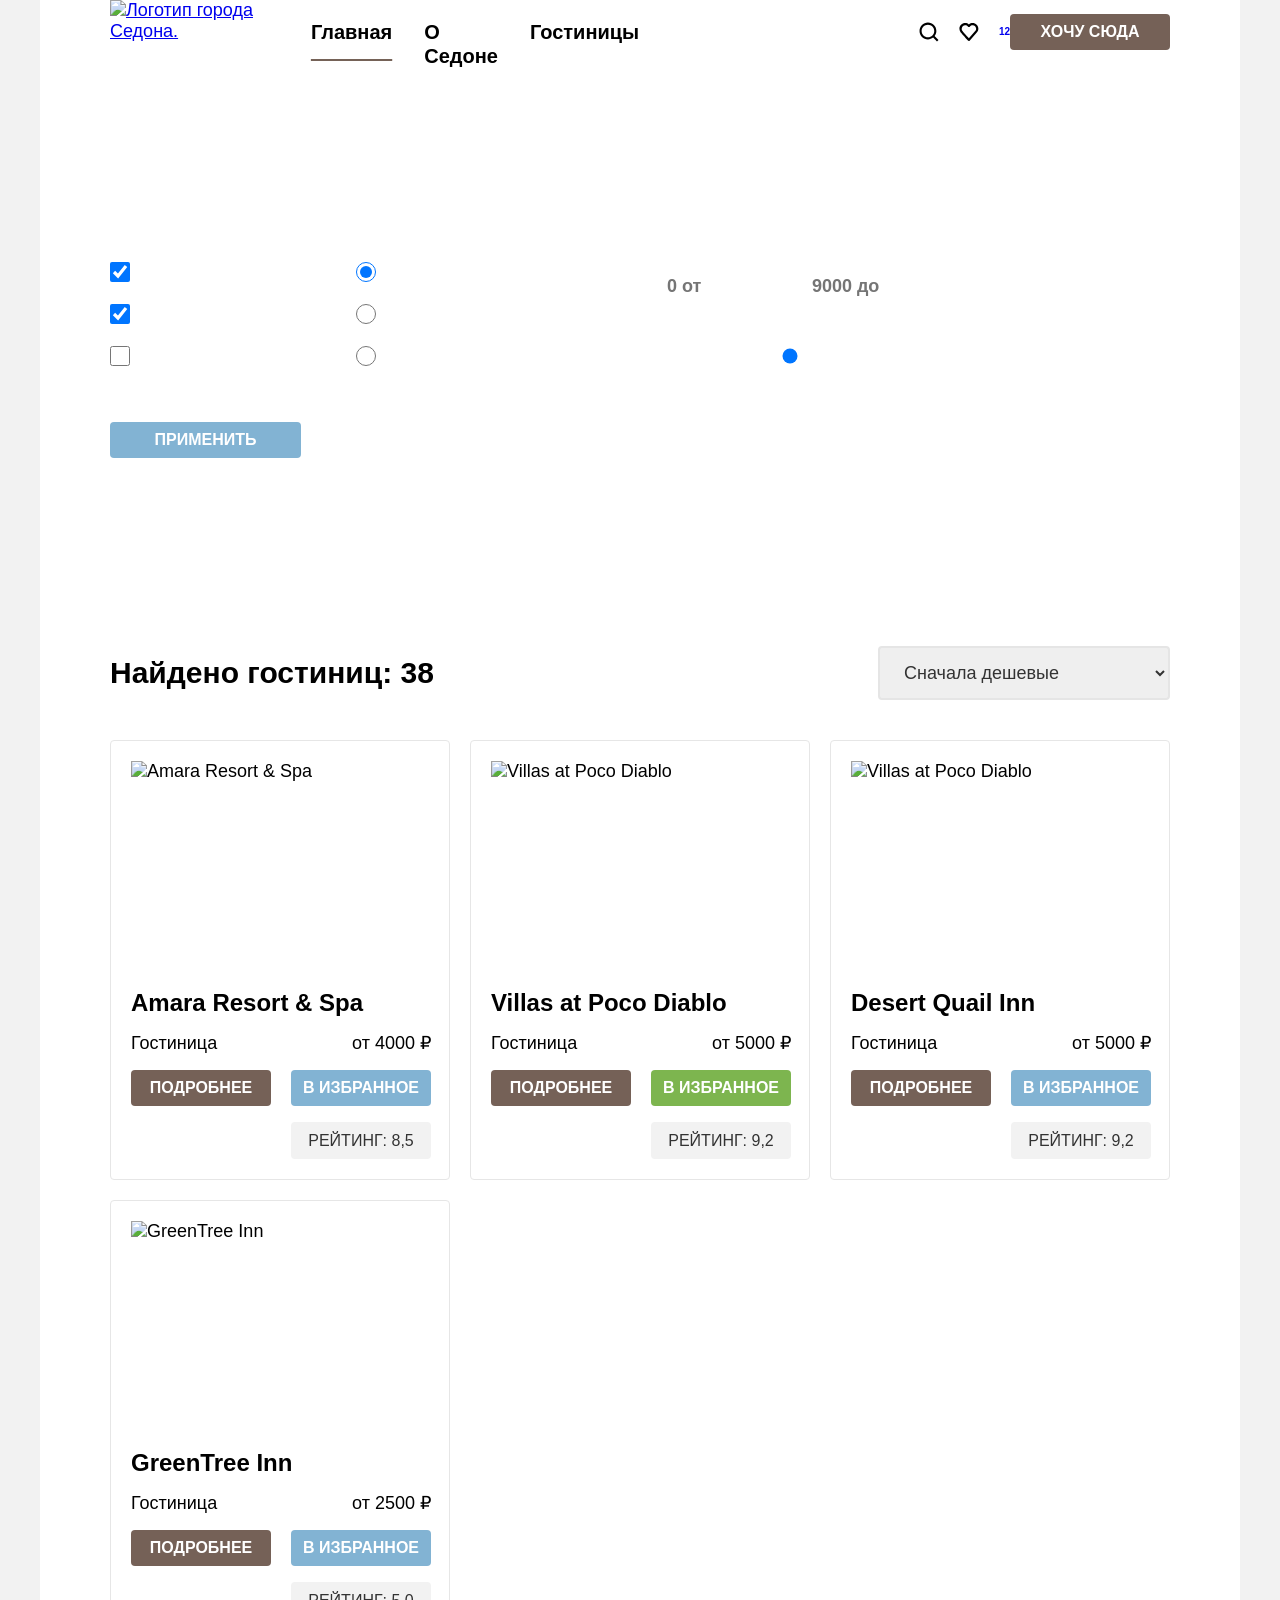
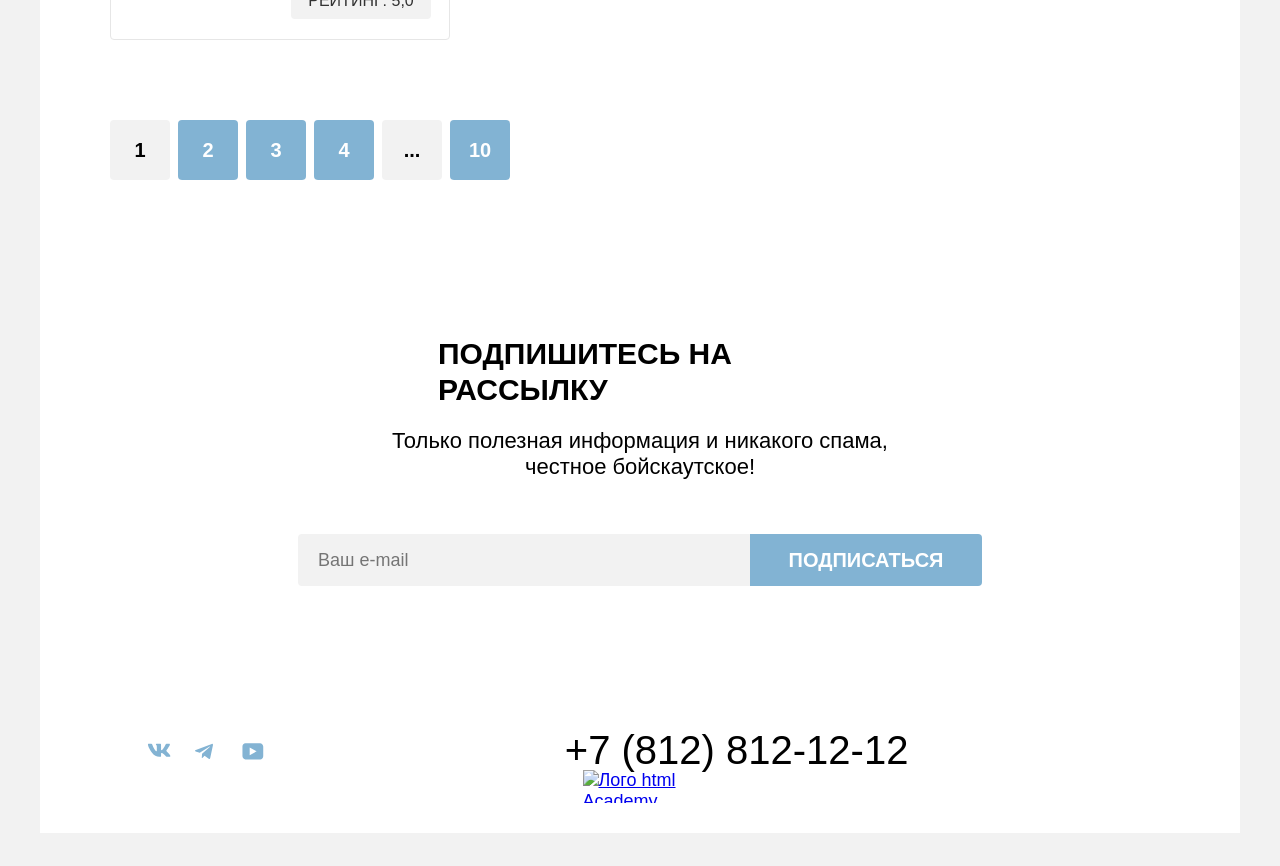
==== commit 630e750b: "update style 1.2" ====
--- a/catalog.html
+++ b/catalog.html
@@ -23,18 +23,25 @@
             <a class="navigation-link" href="#">О Седоне</a>
           </li>
           <li class="navigation-item">
-            <a class="navigation-link" href="#">Гостиницы</a>
+            <a class="navigation-link" href="catalog.html">Гостиницы</a>
           </li>
         </ul>
         <ul class="navigation-user">
           <li class="navigation-user-item">
-            <a class="navigation-user-link navigation-user-link-search" href="#">
-              <span class="visually-hidden">Поиск</span>
-            </a>
-          </li>
-          <li class="navigation-user-item">
             <a class="navigation-user-link navigation-user-link-favorite" href="#">
-              <span class="visually-hidden">Избранное</span>
+              <svg class="navigation-icon" aria-hidden="true" focusable="false" width="20" height="20"
+                viewBox="0 0 19 19" fill="none" xmlns="http://www.w3.org/2000/svg">
+                <path
+                  d="M18.5 17.0083L14.8 13.3287C15.8 12.0359 16.5 10.3453 16.5 8.4558C16.5 4.08011 12.9 0.5 8.5 0.5C4.1 0.5 0.5 4.17956 0.5 8.55525C0.5 12.9309 4.1 16.511 8.5 16.511C10.3 16.511 12 15.9144 13.4 14.8204L17.1 18.5L18.5 17.0083ZM8.5 14.5221C5.2 14.5221 2.5 11.837 2.5 8.55525C2.5 5.27348 5.2 2.5884 8.5 2.5884C11.8 2.5884 14.5 5.27348 14.5 8.55525C14.5 11.837 11.8 14.5221 8.5 14.5221Z"
+                  fill="black" />
+              </svg>
+              <svg class="navigation-icon" aria-hidden="true" focusable="false" width="20" height="20"
+                viewBox="0 0 19 17" fill="none" xmlns="http://www.w3.org/2000/svg">
+                <path
+                  d="M9.29282 17C8.99282 17 8.69282 16.9 8.49282 16.6C3.09282 10.5 1.79282 9.1 1.49282 8.7C0.792822 7.8 0.392822 6.6 0.392822 5.4C0.392822 2.4 2.79282 0 5.89282 0C7.19282 0 8.39282 0.5 9.39282 1.3C10.3928 0.5 11.6928 0 12.8928 0C15.8928 0 18.3928 2.4 18.3928 5.4C18.3928 6.7 17.8928 7.9 17.0928 8.8L10.0928 16.7C9.89282 16.9 9.69282 17 9.29282 17ZM3.29282 7.5C3.59282 7.9 6.79282 11.5 9.39282 14.4L15.5928 7.4C16.0928 6.9 16.2928 6.2 16.2928 5.4C16.2928 3.6 14.7928 2.1 12.9928 2.1C11.9928 2.1 10.9928 2.6 10.2928 3.4C9.99282 3.7 9.69282 3.8 9.39282 3.8C9.09282 3.8 8.79282 3.6 8.59282 3.4C7.89282 2.6 6.89282 2.1 5.89282 2.1C4.09282 2.1 2.59282 3.6 2.59282 5.4C2.49282 6.3 2.89282 7 3.29282 7.5C3.19282 7.5 3.19282 7.5 3.29282 7.5Z"
+                  fill="black" />
+              </svg>
+              <span class="visually-hidden"></span>
               <span class="notification-number">12</span>
             </a>
             <button class="header-button">Хочу сюда</button>
@@ -45,77 +52,91 @@
     <!-- основной контент -->
     <main class="main-catalog" data-test="catalog">
       <section class="hotels-filter hotels-filter-picture" data-test="hotels-filter">
-        <div class="for-tittle-and-breabcrumbs"> <!-- обернул в див -->
+        <div class="for-tittle-and-breabcrumbs">
           <h2 class="inner-title">Гостиницы Седоны</h1>
             <ul class="breadcrumbs-list">
               <li class="breadcrumbs-item">
-                <a class="breadcrumbs-link" href="index.html">На главную страницу</a>
+                <a class="breadcrumbs-link" href="index.html"></a>
+                <svg aria-hidden="true" focusable="false" width="13" height="12" viewBox="0 0 13 13" fill="none"
+                  xmlns="http://www.w3.org/2000/svg">
+                  <path
+                    d="M6.5 0.5L0.5 6.30006V12.5001H12.5V6.30006L6.5 0.5ZM11.5 11.5001H1.5V6.70005L6.5 1.9L11.5 6.70005V11.5001Z"
+                    fill="white" />
+                  <path d="M4.5 10.5001H5.5V8.00005H7.5V10.5001H8.5V7.00005H4.5V10.5001Z" fill="white" />
+                </svg>
               </li>
+              <svg width="8" height="19.94" viewBox="0 0 8 11" fill="none" xmlns="http://www.w3.org/2000/svg">
+                <path
+                  d="M6.91526 4.96875L2.16526 0.71875C1.91526 0.46875 1.41526 0.46875 1.04026 0.71875C0.665263 0.96875 0.790263 1.46875 1.04026 1.71875L5.16526 5.46875L1.16526 9.21875C0.915263 9.46875 0.915263 9.96875 1.16526 10.2188C1.16526 10.3438 1.54026 10.4688 1.66526 10.4688C1.79026 10.4688 2.04026 10.3438 2.16526 10.2188L6.91526 5.96875C7.29026 5.71875 7.29026 5.21875 6.91526 4.96875Z"
+                  fill="white" />
+              </svg>
               <li>
                 <a class="breadcrumbs-item" href="#">Гостиницы</a>
               </li>
             </ul>
         </div>
-          <fieldset class="hotels-filter-group">
-            <legend class="hotels-filter-title">Инфраструктура</legend>
-            <ul class="hotels-filter-list">
-              <li class="hotels-filter-item">
-                <label class="control">
-                  <input class="control-input" type="checkbox" name="infrastructure-inner" checked>
-                  Бассейн
-                </label>
-              </li>
-              <li class="hotels-filter-item">
-                <label class="control">
-                  <input class="control-input" type="checkbox" name="pool-inner" checked>
-                  Парковка
-                </label>
-              </li>
-              <li class="hotels-filter-item">
-                <label class="control">
-                  <input type="checkbox" class="control-input" name="parking-inner">
-                  Wi-Fi
-              </li>
-            </ul>
-          </fieldset>
-          <fieldset class="housing-filter-group">
-            <legend class="housing-filter-title">Тип Жилья</legend>
-            <ul class="housing-filter-list">
-              <li class="housing-filter-item">
-                <label class="control">
-                  <input class="control-input" type="radio" name="product-group" value="type of housing" checked>
-                  Гостиницы
-                </label>
-              </li>
-              <li class="housing-filter-item">
-                <label class="control">
-                  <input class="control-input" type="radio" name="product-group" value="inn">
-                  Отель
-                </label>
-              </li>
-              <li class="housing-filter-item">
-                <label class="control">
-                  <input class="control-input" type="radio" name="product-group" value="hotel">
-                  Апартаменты
-                </label>
-              </li>
-            </ul>
-          </fieldset>
-          <fieldset class="price-filter-group">
-            <legend class="price-filter-title">Стоимость, ₽:</legend>
-            <label class="visually-hidden" for="for-user">От</label>
-            <input type="text" class="field-input-price" id="from-price" name="from-price" placeholder="0">
-            <label class="visually-hidden" for="for-user">До</label>
-            <input type="text" class="field-input-price-second" id="before-price" name="before-price"
-              placeholder="9000">
-            <input type="range" class="range-input" min="0" max="100" step="1">
-          </fieldset>
-          <div class="block-for-button">
-            <button class="subscribe-button-apply" type="submit">Применить</button>
-            <button class="subscribe-button-reset" type="submit">Сбросить</button>
-          </div>
-      </section>
-      <div class="hotels-found-menu">  <!-- обернул в в див -->
+        <fieldset class="hotels-filter-group">
+          <legend class="hotels-filter-title">Инфраструктура:</legend>
+          <ul class="hotels-filter-list">
+            <li class="hotels-filter-item">
+              <label class="control">
+                <input class="control-input" type="checkbox" name="infrastructure-inner" checked>
+                <span class="checkbox__box__control"></span>
+                Бассейн
+              </label>
+            </li>
+            <li class="hotels-filter-item">
+              <label class="control">
+                <input class="control-input" type="checkbox" name="pool-inner" checked>
+                <span class="checkbox__box__control"></span>
+                Парковка
+              </label>
+            </li>
+            <li class="hotels-filter-item">
+              <label class="control">
+                <input type="checkbox" class="control-input" name="parking-inner">
+                <span class="checkbox__box__control"></span>
+                Wi-Fi
+            </li>
+          </ul>
+        </fieldset>
+        <fieldset class="housing-filter-group">
+          <legend class="housing-filter-title">Тип Жилья:</legend>
+          <ul class="housing-filter-list">
+            <li class="housing-filter-item">
+              <label class="control">
+                <input class="control-input" type="radio" name="product-group" value="type of housing" checked>
+                Гостиницы
+              </label>
+            </li>
+            <li class="housing-filter-item">
+              <label class="control">
+                <input class="control-input" type="radio" name="product-group" value="inn">
+                Отель
+              </label>
+            </li>
+            <li class="housing-filter-item">
+              <label class="control">
+                <input class="control-input" type="radio" name="product-group" value="hotel">
+                Апартаменты
+              </label>
+            </li>
+          </ul>
+        </fieldset>
+        <fieldset class="price-filter-group">
+          <legend class="price-filter-title">Стоимость, ₽:</legend>
+          <label class="visually-hidden" for="for-user">От</label>
+          <input type="text" class="field-input-price" id="from-price" name="from-price" placeholder="0 от">
+          <label class="visually-hidden" for="for-user">До</label>
+          <input type="text" class="field-input-price-second" id="before-price" name="before-price" placeholder="9000 до">
+          <input type="range" class="range-input" min="0" max="100" step="1">
+        </fieldset>
+        <div class="block-for-button">
+          <button class="subscribe-button-apply" type="submit">Применить</button>
+          <button class="subscribe-button-reset" type="reset">Сбросить</button>
+        </div>
+      </section>
+      <div class="hotels-found-menu"> <!-- обернул в в див -->
         <h2 class="catalog-card-title">Найдено гостиниц: 38</h2>
         <select class="catalog-card-select" id="catalog-card-select">
           <option value="0">Сначала дешевые</option>
@@ -130,14 +151,14 @@
             <img class="catalog-card-amara-img" width="300" height="212" src="images\catalog\hotel_amara.jpg"
               alt="Amara Resort & Spa">
             <h3 class="catalog-card-title-link" href="#">Amara Resort & Spa</h3>
-                <p class="catalog-card-description">Гостиницa</p>
-                <p class="price-from">от 4000 ₽</p>
+            <p class="catalog-card-description">Гостиницa</p>
+            <p class="price-from">от 4000 ₽</p>
             <button class="more-details" href="#">Подробнее</button>
             <button class="favorites">В избранное</button>
-                <p class="four-stars">
-                  <span class="visually-hidden">Отель 4 звезды</span>
-                </p>
-                <p class="rating">Рейтинг: 8,5</p>
+            <p class="four-stars">
+              <span class="visually-hidden">Отель 4 звезды</span>
+            </p>
+            <p class="rating">Рейтинг: 8,5</p>
           </li>
         </ul>
         <ul class="catalog-card-list">
@@ -145,14 +166,14 @@
             <img class="catalog-card-amara-img" width="300" height="212" src="images\catalog\villa_poco_diablo.jpg"
               alt="Villas at Poco Diablo">
             <h3 class="catalog-card-title-link" href="#">Villas at Poco Diablo</h3>
-                <p class="catalog-card-description">Гостиницa</p>
-                <p class="price-from">от 5000 ₽</p>
+            <p class="catalog-card-description">Гостиницa</p>
+            <p class="price-from">от 5000 ₽</p>
             <button class="more-details" href="#">Подробнее</button>
             <button class="favorites-green">В избранное</button>
-              <p class="four-stars">
-                <span class="visually-hidden">Отель 4 звезды</span>
-              </p>
-              <p class="rating">Рейтинг: 9,2</p>
+            <p class="four-stars">
+              <span class="visually-hidden">Отель 4 звезды</span>
+            </p>
+            <p class="rating">Рейтинг: 9,2</p>
           </li>
         </ul>
         <ul class="catalog-card-list">
@@ -160,14 +181,14 @@
             <img class="catalog-card-amara-img" width="300" height="212" src="images\catalog\hotel_desert.jpg"
               alt="Villas at Poco Diablo">
             <h3 class="catalog-card-title-link" href="#">Desert Quail Inn</h3>
-                <p class="catalog-card-description">Гостиницa</p>
-                <p class="price-from">от 5000 ₽</p>
+            <p class="catalog-card-description">Гостиницa</p>
+            <p class="price-from">от 5000 ₽</p>
             <button class="more-details" href="#">Подробнее</button>
             <button class="favorites">В избранное</button>
-              <p class="four-stars">
-                <span class="visually-hidden">Отель 4 звезды</span>
-              </p>
-              <p class="rating">Рейтинг: 9,2</p>
+            <p class="four-stars">
+              <span class="visually-hidden">Отель 4 звезды</span>
+            </p>
+            <p class="rating">Рейтинг: 9,2</p>
           </li>
         </ul>
         <ul class="catalog-card-list">
@@ -175,14 +196,14 @@
             <img class="catalog-card-amara-img" width="300" height="212" src="images\catalog\hotel_greentree.jpg"
               alt="GreenTree Inn">
             <h3 class="catalog-card-title-link" href="#">GreenTree Inn</h3>
-                <p class="catalog-card-description">Гостиницa</p>
-                <p class="price-from">от 2500 ₽</p>
+            <p class="catalog-card-description">Гостиницa</p>
+            <p class="price-from">от 2500 ₽</p>
             <button class="more-details" href="#">Подробнее</button>
             <button class="favorites">В избранное</button>
-              <p class="four-stars">
-                <span class="visually-hidden">Отель 2 звезды</span>
-              </p>
-              <p class="rating">Рейтинг: 5,0</p>
+            <p class="four-stars">
+              <span class="visually-hidden">Отель 2 звезды</span>
+            </p>
+            <p class="rating">Рейтинг: 5,0</p>
           </li>
         </ul>
       </section>
@@ -216,7 +237,8 @@
         <form class="subscribe-form" action="https://htmlacademy.ru/" method="post">
           <p class="subscribe-form-name">
             <label class="visually-hidden" for="for-user"></label>
-            <input type="text" class="placeholder-form-catalog" id="user-email" name="user-email" placeholder="Ваш e-mail">
+            <input type="text" class="placeholder-form-catalog" id="user-email" name="user-email"
+              placeholder="Ваш e-mail">
             <button class="subscribe-button" type="submit">Подписаться</button>
           </p>
         </form>
@@ -227,21 +249,24 @@
       <ul class="footer-social-list">
         <li class="footer-social-item">
           <a class="footer-social-link" href="https://vk.com/htmlacademy">
-            <img class="footer-logo-link-vk" src="images\catalog\vk.svg" width="24" height="14" alt="логотип Вконтакте">
+            <svg class="icon-footer" aria-hidden="true" focusable="false" width="24" height="14" viewBox="0 0 25 15" fill="none" xmlns="http://www.w3.org/2000/svg">
+              <path fill-rule="evenodd" clip-rule="evenodd" d="M24.1164 1.80445C24.2824 1.25845 24.1164 0.856445 23.3214 0.856445H20.6964C20.0284 0.856445 19.7204 1.20345 19.5534 1.58645C19.5534 1.58645 18.2184 4.78245 16.3274 6.85845C15.7154 7.46045 15.4374 7.65145 15.1034 7.65145C14.9364 7.65145 14.6854 7.46045 14.6854 6.91345V1.80445C14.6854 1.14845 14.5014 0.856445 13.9454 0.856445H9.81738C9.40038 0.856445 9.14938 1.16045 9.14938 1.44945C9.14938 2.07045 10.0954 2.21445 10.1924 3.96245V7.76045C10.1924 8.59345 10.0394 8.74444 9.70538 8.74444C8.81538 8.74444 6.65038 5.53345 5.36538 1.85945C5.11638 1.14445 4.86438 0.856445 4.19338 0.856445H1.56638C0.816382 0.856445 0.666382 1.20345 0.666382 1.58645C0.666382 2.26845 1.55638 5.65645 4.81138 10.1374C6.98138 13.1974 10.0364 14.8564 12.8194 14.8564C14.4884 14.8564 14.6944 14.4884 14.6944 13.8534V11.5404C14.6944 10.8034 14.8524 10.6564 15.3814 10.6564C15.7714 10.6564 16.4384 10.8484 17.9964 12.3234C19.7764 14.0724 20.0694 14.8564 21.0714 14.8564H23.6964C24.4464 14.8564 24.8224 14.4884 24.6064 13.7604C24.3684 13.0364 23.5184 11.9854 22.3914 10.7384C21.7794 10.0284 20.8614 9.26345 20.5824 8.88045C20.1934 8.38945 20.3044 8.17044 20.5824 7.73345C20.5824 7.73345 23.7824 3.30745 24.1154 1.80445H24.1164Z" fill="#83B3D3" alt="Логитип Вконтакте"/>
+              </svg>
+          </a>
+        </li>
+        <li class="footer-social-item">
+          <a class="footer-social-link" href="https://twitter.com/htmlacademy">
+            <svg class="icon-footer" aria-hidden="true" focusable="false" width="18" height="16" viewBox="0 0 18 16" fill="none" xmlns="http://www.w3.org/2000/svg">
+              <path d="M16.785 0.955705L0.840489 7.1042C-0.247661 7.54126 -0.241365 8.14828 0.640845 8.41897L4.73445 9.69597L14.2058 3.72014C14.6537 3.44766 15.0629 3.59424 14.7265 3.89281L7.05283 10.8183H7.05103L7.05283 10.8192L6.77045 15.0387C7.18413 15.0387 7.36669 14.8489 7.59871 14.625L9.58705 12.6915L13.7229 15.7464C14.4855 16.1664 15.0332 15.9506 15.2229 15.0405L17.9379 2.2453C18.2158 1.13107 17.5126 0.626562 16.785 0.955705Z" fill="#83B3D3" alt="Логитип Твиттер"/>
+              </svg>
             <span class="visually-hidden"></span>
           </a>
         </li>
         <li class="footer-social-item">
-          <a class="footer-social-link" href="https://twitter.com/htmlacademy">
-            <img class="footer-logo-link-twitter" src="images\catalog\twitter.svg" width="24" height="14"
-              alt="Логитип Твиттер">
-            <span class="visually-hidden"></span>
-          </a>
-        </li>
-        <li class="footer-social-item">
           <a class="footer-social-link" href="https://www.youtube.com/channel/UChUxTMjJGo-JDRY8pNTGL2g">
-            <img class="footer-logo-link-youtube" src="images\catalog\youtube.svg" width="24" height="14"
-              alt="Логотип Youtube">
+            <svg class="icon-footer" aria-hidden="true" focusable="false" width="22" height="17" viewBox="0 0 23 18" fill="none" xmlns="http://www.w3.org/2000/svg">
+              <path d="M18.9402 0.356445H3.50738C1.64668 0.356445 0.333252 1.9502 0.333252 3.75645V13.8502C0.333252 15.7627 1.64668 17.3564 3.50738 17.3564H19.1591C20.8009 17.3564 22.3333 15.7627 22.3333 13.9564V3.75645C22.1143 1.9502 20.8009 0.356445 18.9402 0.356445ZM7.99494 12.8939V4.81894L15.3283 8.85645L7.99494 12.8939Z" fill="#83B3D3" alt="Логотип Youtube"/>
+              </svg>
             <span class="visually-hidden"></span>
           </a>
         </li>
@@ -252,5 +277,4 @@
           alt="Лого html Academy">
     </footer>
   </body>
-
 </html>
--- a/style/style.css
+++ b/style/style.css
@@ -3,15 +3,17 @@
 *::after {
   box-sizing: border-box;
 }
+
 @font-face {
-  font-family:  "PT Sans";
+  font-family: "PT Sans";
   font-style: normal;
   font-weight: 400;
   src: url("../fonts/ptsans-400.woff2") format("woff2");
   font-display: swap;
 }
+
 @font-face {
-  font-family:  "PT Sans";
+  font-family: "PT Sans";
   font-style: normal;
   font-weight: 700;
   src: url("../fonts/ptsans-700.woff2")format("woff2");
@@ -31,10 +33,10 @@
   padding: 0 40px 0 40px;
 }
 
-.list-reset{
-margin: 0;
-padding: 0;
-list-style: none;
+.list-reset {
+  margin: 0;
+  padding: 0;
+  list-style: none;
 }
 
 .visually-hidden {
@@ -44,7 +46,7 @@
   margin: -1px;
   padding: 0;
   border: 0;
-/*   white-space: 0; */
+  /*   white-space: 0; */
   clip-path: inset(100%);
   clip: rect(0 0 0 0);
   overflow: hidden;
@@ -56,7 +58,7 @@
 .navigation-user-link-favorite,
 .navigation-user-item,
 .header-button {
-  font-family: "PT Sans", "Arial", sans-serif;
+  font-family: "PT Sans", sans-serif;
   line-height: 24px;
   font-weight: 700;
   font-size: 20px;
@@ -64,7 +66,7 @@
   list-style: none;
 }
 
-.header-button{
+.header-button {
   background-color: #756157;
   color: white;
   border-radius: 4px;
@@ -77,25 +79,41 @@
   border: none;
   margin: 0;
   padding: 0;
-}
+  cursor: pointer;
+}
+
+
+.header-button:hover {
+  background-color: #615048;
+}
+
+.header-button:focus {
+  background-color: #615048;
+}
+
+.header-button:active {
+  opacity: 30%;
+}
+
 
 .page-header {
   margin: 0;
-  padding: 0;
+  padding: 0 70px;
   min-width: 1200px;
   height: 64px;
+  background-color: white;
 }
 
 .navigation {
-  background-color: white;
   margin: 0;
   padding: 0;
   display: flex;
   height: 64px;
+  justify-content: space-between;
 }
 
 .navigation-logo {
-  padding-left: 70px;
+  padding: 0;
 }
 
 .navigation-list {
@@ -107,7 +125,7 @@
   min-width: 339px;
   list-style: none;
   margin: 0;
-  padding: 0 auto 0 32px;
+  padding: 0;
 }
 
 .navigation-item {
@@ -115,15 +133,20 @@
   padding: 0;
 }
 
-.navigation-link{
+.navigation-link {
   display: flex;
   margin: 0;
   padding: 20px 16px;
   color: inherit;
+  list-style-type: none;
+}
+
+.navigation-link:focus {
+  color: #00e48c;
 }
 
 .navigation-link-current {
-  text-decoration: underline solid black;
+  text-decoration: underline solid #756257;
   text-decoration-thickness: 2px;
   text-underline-offset: 20px;
 }
@@ -136,73 +159,67 @@
 .navigation-user-item {
   margin: 14px 0 14px 285px;
   padding: 0;
+  display: flex;
+  align-items: center;
 }
 
 .navigation-user-link {
   padding: 0;
   margin: 0;
-}
-
-.navigation-user-link-favorite {
-  width: 20px;
-  height: 20px;
-  background-image: url("../images/catalog/vector_heart_favorite.svg");
-  background-repeat: no-repeat;
-  margin: 0;
-  padding: 0;
-}
-
-.navigation-user-link-search {
-  width: 20px;
-  height: 20px;
-  background-image: url("../images/catalog/vector_search.svg");
-  background-repeat: no-repeat;
-  margin: 0;
-  padding: 0;
-}
+  display: flex;
+  align-items: center;
+}
+
+.navigation-icon {
+  margin-right: 20px;
+  cursor: pointer;
+}
+
+.navigation-user-link-favorite {}
+
+.navigation-user-link-search {}
 
 .notification-number {
-}
-.advantages-image {
-}
-.page-header-logo {
-}
+  font-size: 10px;
+  margin: 0;
+  padding: 0;
+}
+
+.advantages-image {}
+
+.page-header-logo {}
 
 .main-index {
   background-color: white;
 }
 
-.hero-logo {
+.hero-main-picture {
+  background-image: url("../images/divider.png"), url("../images/welcome_to_sedona.svg"), url("../images/welcome.jpg");
+  min-width: 1200px;
+  min-height: 486px;
+  background-repeat: no-repeat, no-repeat, no-repeat;
+  background-position: center bottom, center center;
+}
+
+
+/*  .hero {
+  background-image: url("../images/welcome_to_sedona.svg");
   margin: 0;
   padding-top: 51px;
   padding-left: 371px;
   min-width: 458px;
   min-height: 352px;
+  background-repeat: no-repeat;
+
+  background-position: center;
 }
 
 .hero-main-picture {
-  background-image: url("../images/divider.png"), url("../images/welcome_to_sedona.svg"), url("../images/welcome.jpg");
-  min-width: 1200px;
-  min-height: 486px;
-  background-repeat: no-repeat,no-repeat,no-repeat;
-  background-position: center bottom, center center;
-}
-
-/* .hero::after {
-  background-image: url("../images/welcome_to_sedona.svg");
-  min-width: 1200px;
-  min-height: 486px;
-  background-repeat: no-repeat;
-  background-position: center;
-}
-
-.hero-main-picture::before {
   min-width: 1200px;
   min-height: 486px;
   background-image: url("../images/welcome.jpg");
   background-repeat: no-repeat;
   background-position: center;
-  z-index: ;
 }
 
 .hero-main-picture-divider {
@@ -211,7 +228,8 @@
   background-image: url("../images/divider.png");
   background-repeat: no-repeat;
   background-position: center bottom;
-} */
+}
+ */
 
 .lead {
   margin: 64px 0 20px 0;
@@ -459,10 +477,19 @@
   color: white;
   background-color: #756157;
   text-transform: uppercase;
+  display: inline-block;
+}
+
+.search-button:hover {
+  background-color: #615048;
+}
+
+.search-button:active {
+  opacity: 30%;
 }
 
 .subscribe {
-  background-image:  url("../images/catalog/subscribe_page_blur.png");
+  background-image: url("../images/catalog/subscribe_page_blur.png");
   background-repeat: no-repeat;
   background-color: #82B3D3;
   text-transform: uppercase;
@@ -508,7 +535,7 @@
 }
 
 .subscribe-button {
-  background-color:#82B3D3;
+  background-color: #82B3D3;
   font-size: 20px;
   font-weight: 700;
   line-height: 36px;
@@ -520,6 +547,22 @@
   padding: 0;
   border-radius: 0 4px 4px 0;
   border: none;
+  font-family: "PT Sans", sans-serif;
+  display: inline-block;
+  cursor: pointer;
+}
+
+.subscribe-button:hover {
+  background-color: #68A2CA;
+}
+
+.subscribe-button:active {
+  background-color: #82B3D3;
+  opacity: 30%;
+}
+
+.subscribe-button:focus {
+  background-color: #68A2CA;
 }
 
 .page-footer {
@@ -536,23 +579,68 @@
   padding: 0;
   display: flex;
   list-style: none;
+  justify-content: center;
+  width: 142px;
+  height: 40px;
 }
 
 .footer-social-link {
-  margin-right: 12px;
+  margin: 0;
+  padding: 0;
 }
 
 .footer-social-item {
-}
-.footer-logo-link-vk {
-}
-.footer-logo-link-twitter {
-}
-.footer-logo-link-youtube {
-}
+  width: 47.33px;
+  height: 40px;
+  margin: 0;
+  padding: 0;
+}
+
+.icon-footer {
+  display: flex;
+  margin: 13px 11.67px 13px;
+  cursor: pointer;
+  text-decoration: none;
+}
+
+.icon-footer:hover {
+  color: #83B3D3;
+}
+
+.icon-footer:focus {
+  color: #68A2CA;
+}
+
+.icon-footer:active {
+  color: #68A2CA;
+  opacity: 30%;
+}
+
 .copyright {
-}
+  margin: 0;
+  padding: 0;
+  display: flex;
+  width: 115px;
+  height: 33px;
+}
+
 .footer-logo-link-academy {
+  margin-bottom: -5px;
+  padding: 0;
+  text-decoration: none;
+}
+
+.footer-logo-link-academy:hover {
+  color: #756157;
+}
+
+.footer-logo-link-academy:focus {
+  color: #756157;
+}
+
+.footer-logo-link-academy:active {
+  color: #756157;
+  opacity: 30%;
 }
 
 .footer-phone {
@@ -562,6 +650,18 @@
   line-height: 40px;
   text-decoration: none;
   color: inherit;
+}
+
+.footer-phone:hover {
+  color: #756157;
+}
+
+.footer-phone:focus {
+  color: #756157;
+}
+
+.footer-phone:active {
+  opacity: 30%;
 }
 
 .placeholder-form {
@@ -602,8 +702,8 @@
 }
 
 .for-tittle-and-breabcrumbs {
-  min-width: 1060px;
-  min-height: 107px;
+  width: 1060px;
+  height: 107px;
 }
 
 .inner-title {
@@ -620,10 +720,11 @@
   margin: 0;
   padding: 0;
   list-style: none;
-}
-
-.breadcrumbs-item{
-  background-image: url("../images/catalog/vector_more.svg");
+  justify-content: left;
+  align-items: self-end;
+}
+
+.breadcrumbs-item:nth-last-of-type(1n) {
   background-repeat: no-repeat;
   color: #ffffff;
   font-size: 16px;
@@ -632,20 +733,22 @@
   min-width: 6.39px;
   min-height: 9.94px;
   text-decoration: none;
-}
-
-.breadcrumbs-link{
-  background-image: url("../images/catalog/vector_home_breadcrumbs.svg");
-  background-repeat: no-repeat;
-  color: #ffffff;
-  min-width: 12px;
-  min-height: 12px;
-  text-decoration: none;
+  margin: 0;
+  padding-right: 10px;
+  padding-left: 10px;
+  /* сделать отступы только с одной стороны */
+}
+
+.breadcrumbs-link {
+  padding: 0;
 }
 
 .hotels-filter-group {
-  margin: 0;
-  padding: 0;
+  margin-right: 70px;
+  margin-left: 0;
+  padding: 0;
+  width: 150.43px;
+  height: 157px;
 }
 
 .hotels-filter-list {
@@ -655,8 +758,11 @@
 }
 
 .housing-filter-group {
-  margin: 0;
-  padding: 0;
+  margin-right: 140px;
+  margin-left: 0;
+  padding: 0;
+  width: 150.43px;
+  height: 157px;
 }
 
 .housing-filter-list {
@@ -670,7 +776,6 @@
 .housing-filter-title {
   margin: 0;
   padding-bottom: 32px;
-  padding-right: 70px;
   color: #ffffff;
   font-weight: 700;
   font-size: 20px;
@@ -678,24 +783,64 @@
 }
 
 .hotels-filter-item,
-.housing-filter-item {
+.housing-filter-item {   /* убрать отступы у последнего элемента !! */
+  margin: 0;
   padding-bottom: 16px;
-  padding-right: 140.15px;
   color: #ffffff;
   font-size: 18px;
   line-height: 23px;
   font-weight: 400;
 }
 
+/* Check */
+
 .control {
-}
+  /* padding-left: 1.2em; */
+}
+
+.control-input {
+/*   position: absolute;
+  -webkit-appearance: none;
+  -moz-appearance: none;
+  appearance: none; */
+  cursor: pointer;
+  width: 20px;
+  height: 20px;
+  margin: 0;
+  padding: 0;
+}
+
+/*  .checkbox__box__control {
+  position: absolute;
+  margin-top: 0.1em;
+  margin-left: -1.1em;
+  width: 20px;
+  height: 20px;
+  border-radius: 4px;
+  border: none;
+  background-color: white;
+ } */
+
+ /* Checked */
+
+/*  .control-input:checked + .check__box {
+  background-color: #4A90E2;
+  background-image: url(../images/catalogvector_daw.svg);
+}
+
+.control-input:focus + .check__box {
+  box-shadow: 0 0 0 0.1em #4A90E2,
+  0 0 0 0.2em #7ED321;
+} */
+
 
 .price-filter-group {
   display: flex;
   flex-wrap: wrap;
   width: 288px;
-  min-height: 160px;
-  margin: 0;
+  height: 160px;
+  margin-right: 67px;  /*  по макету 70px !!! */
+  margin-left: 0;
   padding: 0;
 }
 
@@ -719,6 +864,7 @@
   height: 48px;
   margin-right: 2px;
   padding: 12px 0 12px 20px;
+  font-family: "PT Sans", "Arial", sans-serif;
 }
 
 .field-input-price-second {
@@ -731,6 +877,7 @@
   width: 143px;
   height: 48px;
   padding: 12px 0 12px 20px;
+  font-family: "PT Sans", "Arial", sans-serif;
 }
 
 .range-input {
@@ -749,7 +896,6 @@
 
 .block-for-button {
   margin-top: 56px;
-  margin-left: 70px;
   padding: 0;
   width: 191px;
   height: 104px;
@@ -770,7 +916,20 @@
   font-size: 16px;
   line-height: 20px;
   text-align: center;
-}
+  font-family: "PT Sans", "Arial", sans-serif;
+}
+.subscribe-button-apply:hover {
+  background-color: #68A2CA;
+}
+
+.subscribe-button-apply:focus {
+  background-color: #68A2CA;
+}
+
+.subscribe-button-apply:active {
+  opacity: 30%;
+}
+
 
 .subscribe-button-reset {
   cursor: pointer;
@@ -787,9 +946,24 @@
   font-size: 16px;
   line-height: 20px;
   text-align: center;
-}
-
-.all-subject{
+  font-family: "PT Sans", "Arial", sans-serif;
+}
+
+.subscribe-button-reset:hover {
+  opacity: 30%;
+}
+
+.subscribe-button-reset:active {
+  opacity: 10%;
+}
+
+.subscribe-button-reset:focus {
+  color: white;
+}
+
+
+
+.all-subject {
   display: flex;
   flex-wrap: wrap;
   width: 1060px;
@@ -824,6 +998,8 @@
   font-size: 30px;
   line-height: 36px;
   font-weight: 700;
+  display: flex;
+  align-items: center;
 }
 
 .catalog-card-select {
@@ -837,15 +1013,22 @@
   border-radius: 4px;
   margin: 0;
   padding: 14px 20px 14px 20px;
-}
-
-/* .all-cards {
-  width: 1060px;
-  height: 896px;
-  border: 1px solid black;
-  margin: 40px 70px 40px 70px;
-  padding: 0;
-} */
+  cursor: pointer;
+}
+
+.catalog-card-select:hover {
+  border-color: #68A2CA;
+}
+
+.catalog-card-select:focus {
+  border-color: #68A2CA;
+}
+
+.catalog-card-select:active {
+  border-color: #68A2CA;
+}
+
+
 
 .catalog-card-list {
   display: grid;
@@ -867,8 +1050,7 @@
   border-radius: 4px;
 }
 
-.catalog-card-amara-img {
-}
+.catalog-card-amara-img {}
 
 .catalog-card-title-link {
   grid-column: 1 / -1;
@@ -897,7 +1079,7 @@
   width: 140px;
   height: 36px;
   background-color: #756157;
-  color:#ffffff;
+  color: #ffffff;
   border: none;
   border-radius: 4px;
   text-transform: uppercase;
@@ -908,13 +1090,27 @@
   margin: 0;
   padding: 0;
   cursor: pointer;
-}
+  font-family: "PT Sans", sans-serif;
+}
+
+.more-details:hover {
+  background-color: #615048;
+}
+
+.more-details:focus {
+  background-color: #615048;
+}
+
+.more-details:active {
+  opacity: 30%;
+}
+
 
 .favorites {
   width: 140px;
   height: 36px;
-  background-color:#82B3D3;
-  color:#ffffff;
+  background-color: #82B3D3;
+  color: #ffffff;
   border: none;
   border-radius: 4px;
   text-transform: uppercase;
@@ -925,13 +1121,26 @@
   margin: 0;
   padding: 0;
   cursor: pointer;
+  font-family: "PT Sans", sans-serif;
+}
+
+.favorites:hover {
+  background-color: #68A2CA;
+}
+
+.favorites:focus {
+  background-color: #68A2CA;
+}
+
+.favorites:active {
+  opacity: 30%;
 }
 
 .favorites-green {
   width: 140px;
   height: 36px;
   background-color: #7DB54F;
-  color:#ffffff;
+  color: #ffffff;
   border: none;
   border-radius: 4px;
   text-transform: uppercase;
@@ -942,6 +1151,19 @@
   margin: 0;
   padding: 0;
   cursor: pointer;
+  font-family: "PT Sans", sans-serif;
+}
+
+.favorites-green:hover {
+  background-color: #6C9E42;
+}
+
+.favorites-green:focus {
+  background-color: #6C9E42;
+}
+
+.favorites-green:active {
+  opacity: 30%;
 }
 
 .four-stars {
@@ -970,7 +1192,7 @@
   padding: 0;
 }
 
- fieldset{
+fieldset {
   border: 0;
 }
 
@@ -999,19 +1221,45 @@
   font-weight: 700;
 }
 
+.pagination-item:hover {
+  background-color: #68A2CA;
+}
+
+.pagination-item:focus {
+  background-color: #68A2CA;
+}
+.pagination-item:active {
+  background-color: #68A2CA;
+}
+
 .pagination-link {
   text-align: center;
-  min-width: 60px;
-  min-height: 60px;
-  border-radius: 4px;
   text-decoration: none;
   color: inherit;
 }
+
+/* .pagination-link:hover {
+  background-color: #68A2CA;
+}
+
+.pagination-link:focus {
+  background-color: orangered;
+} */
+
+.pagination-link:active {
+  opacity: 30%;
+}
+
 
 .pagination-item-clear {
   color: #000000;
   background-color: #F2F2F2;
 }
+
+.pagination-item-clear:hover {
+  background-color: #F2F2F2;
+}
+
 
 .subscribe-catalog {
   background-color: #ffffff;
@@ -1039,29 +1287,3 @@
   padding-top: 14px;
   padding-bottom: 14px;
 }
-
-
-
-/* .navigation-list a:hover,
-.navigation-item a:focus,
-.navigation-user a:hover,
-.navigation-user-item a:focus {
-  position: relative;
-} */
-
-/* .navigation-link:before {
-  content: '';
-  position: absolute;
-  width: 100%;
-  height: 2px;
-  background: #000;
-  left: 0;
-  bottom: 0;
-  transition: .5s;
-  transform: scale(0);
-  transform-origin: center;
-} */
-
-/* .navigation-link:hover:before {
-  transform: scale(1);
-} */
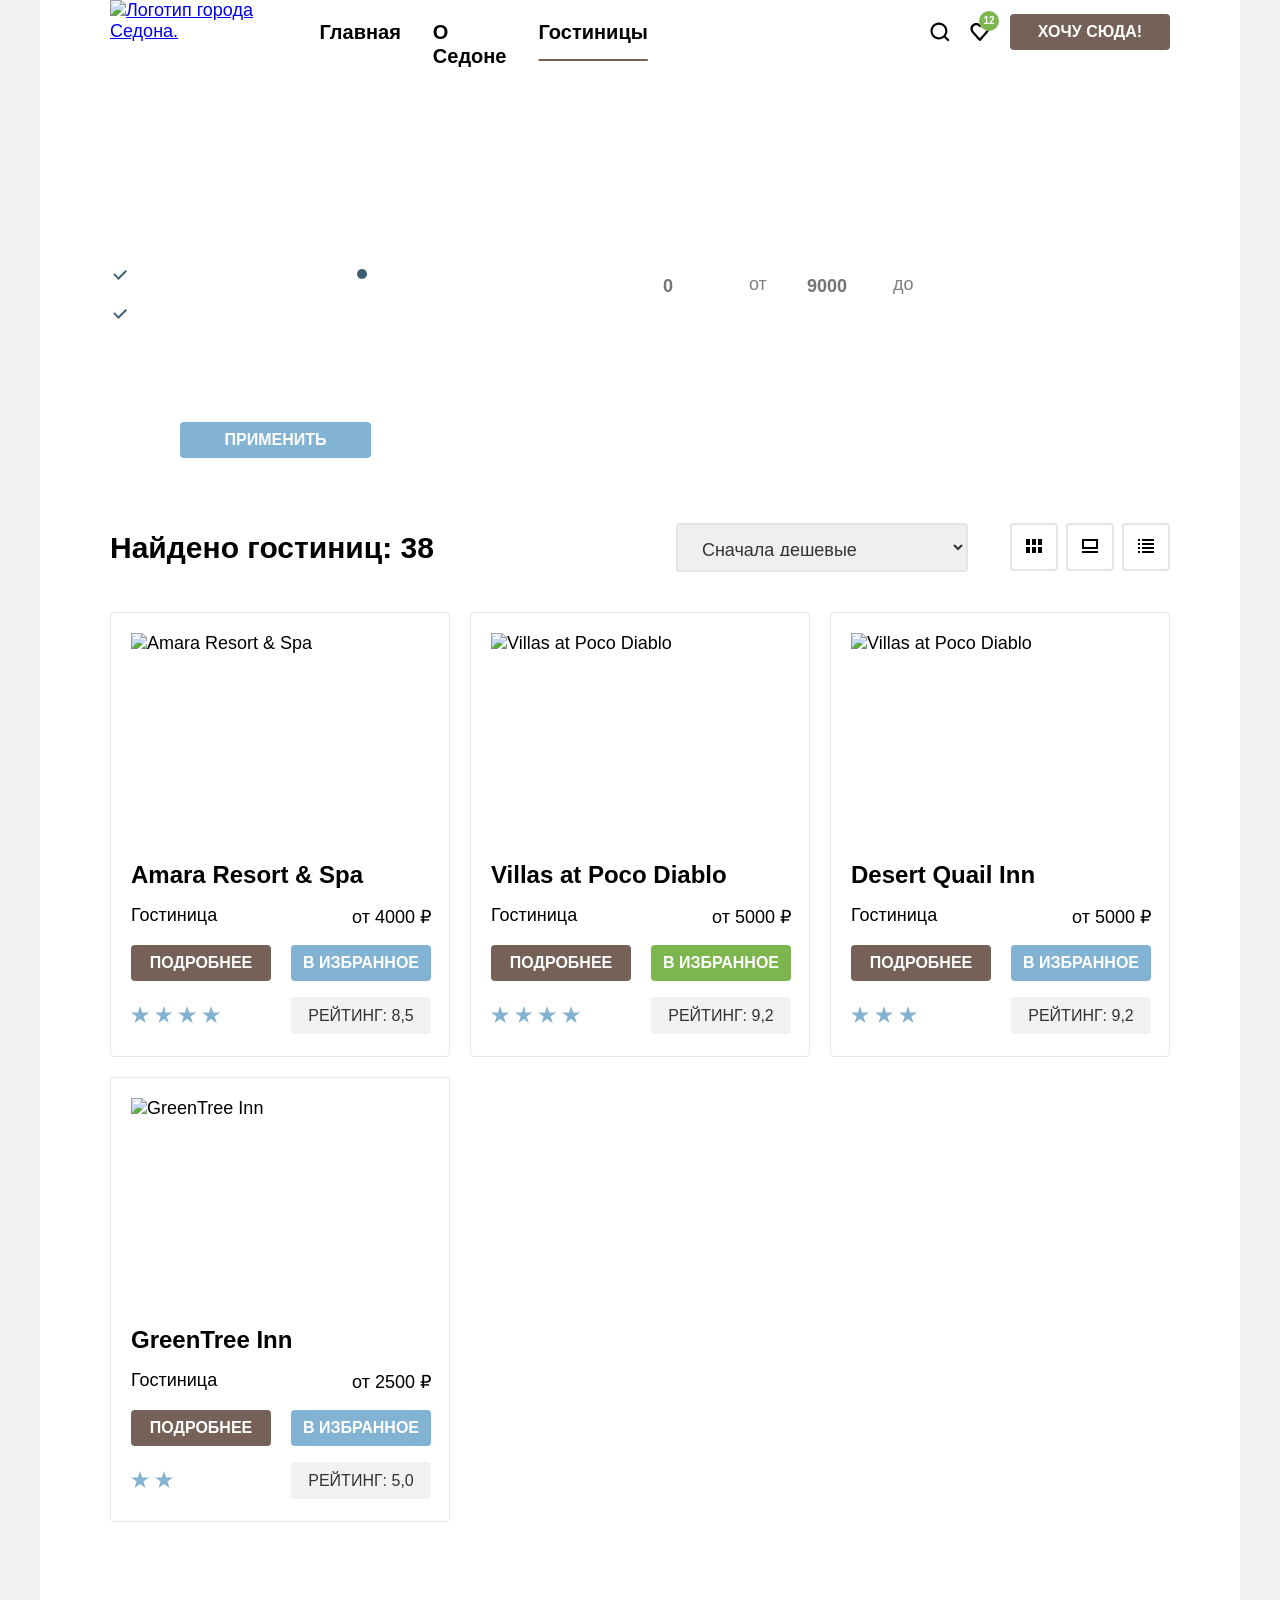
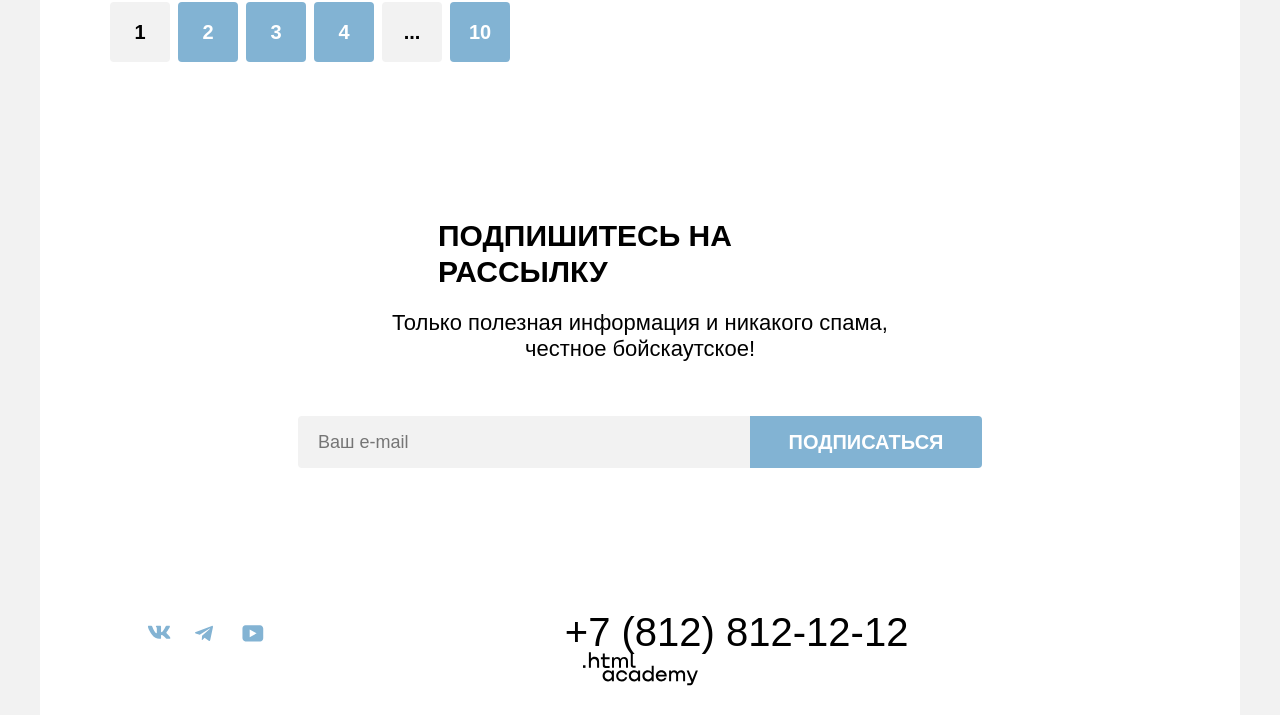
==== commit 03fd94c4: "update modal window" ====
--- a/catalog.html
+++ b/catalog.html
@@ -17,13 +17,13 @@
         </a>
         <ul class="navigation-list">
           <li class="navigation-item">
-            <a class="navigation-link navigation-link-current" href="index.html">Главная</a>
+            <a class="navigation-link" href="index.html">Главная</a>
           </li>
           <li class="navigation-item">
             <a class="navigation-link" href="#">О Седоне</a>
           </li>
           <li class="navigation-item">
-            <a class="navigation-link" href="catalog.html">Гостиницы</a>
+            <a class="navigation-link navigation-link-current" href="catalog.html">Гостиницы</a>
           </li>
         </ul>
         <ul class="navigation-user">
@@ -35,8 +35,10 @@
                   d="M18.5 17.0083L14.8 13.3287C15.8 12.0359 16.5 10.3453 16.5 8.4558C16.5 4.08011 12.9 0.5 8.5 0.5C4.1 0.5 0.5 4.17956 0.5 8.55525C0.5 12.9309 4.1 16.511 8.5 16.511C10.3 16.511 12 15.9144 13.4 14.8204L17.1 18.5L18.5 17.0083ZM8.5 14.5221C5.2 14.5221 2.5 11.837 2.5 8.55525C2.5 5.27348 5.2 2.5884 8.5 2.5884C11.8 2.5884 14.5 5.27348 14.5 8.55525C14.5 11.837 11.8 14.5221 8.5 14.5221Z"
                   fill="black" />
               </svg>
-              <svg class="navigation-icon" aria-hidden="true" focusable="false" width="20" height="20"
-                viewBox="0 0 19 17" fill="none" xmlns="http://www.w3.org/2000/svg">
+            </a>
+            <a class="navigation-user-link navigation-user-link-favorite" href="#">
+              <svg class="navigation-icon" role="img" aria-label="Logo favorite" aria-hidden="true" focusable="false"
+                width="20" height="20" viewBox="0 0 19 17" fill="none" xmlns="http://www.w3.org/2000/svg">
                 <path
                   d="M9.29282 17C8.99282 17 8.69282 16.9 8.49282 16.6C3.09282 10.5 1.79282 9.1 1.49282 8.7C0.792822 7.8 0.392822 6.6 0.392822 5.4C0.392822 2.4 2.79282 0 5.89282 0C7.19282 0 8.39282 0.5 9.39282 1.3C10.3928 0.5 11.6928 0 12.8928 0C15.8928 0 18.3928 2.4 18.3928 5.4C18.3928 6.7 17.8928 7.9 17.0928 8.8L10.0928 16.7C9.89282 16.9 9.69282 17 9.29282 17ZM3.29282 7.5C3.59282 7.9 6.79282 11.5 9.39282 14.4L15.5928 7.4C16.0928 6.9 16.2928 6.2 16.2928 5.4C16.2928 3.6 14.7928 2.1 12.9928 2.1C11.9928 2.1 10.9928 2.6 10.2928 3.4C9.99282 3.7 9.69282 3.8 9.39282 3.8C9.09282 3.8 8.79282 3.6 8.59282 3.4C7.89282 2.6 6.89282 2.1 5.89282 2.1C4.09282 2.1 2.59282 3.6 2.59282 5.4C2.49282 6.3 2.89282 7 3.29282 7.5C3.19282 7.5 3.19282 7.5 3.29282 7.5Z"
                   fill="black" />
@@ -44,7 +46,7 @@
               <span class="visually-hidden"></span>
               <span class="notification-number">12</span>
             </a>
-            <button class="header-button">Хочу сюда</button>
+            <button class="header-button">Хочу сюда!</button>
           </li>
         </ul>
       </nav>
@@ -56,14 +58,15 @@
           <h2 class="inner-title">Гостиницы Седоны</h1>
             <ul class="breadcrumbs-list">
               <li class="breadcrumbs-item">
-                <a class="breadcrumbs-link" href="index.html"></a>
-                <svg aria-hidden="true" focusable="false" width="13" height="12" viewBox="0 0 13 13" fill="none"
-                  xmlns="http://www.w3.org/2000/svg">
-                  <path
-                    d="M6.5 0.5L0.5 6.30006V12.5001H12.5V6.30006L6.5 0.5ZM11.5 11.5001H1.5V6.70005L6.5 1.9L11.5 6.70005V11.5001Z"
-                    fill="white" />
-                  <path d="M4.5 10.5001H5.5V8.00005H7.5V10.5001H8.5V7.00005H4.5V10.5001Z" fill="white" />
-                </svg>
+                <a class="breadcrumbs-link" href="index.html">
+                  <svg aria-hidden="true" focusable="false" width="13" height="12" viewBox="0 0 13 13" fill="none"
+                    xmlns="http://www.w3.org/2000/svg">
+                    <path
+                      d="M6.5 0.5L0.5 6.30006V12.5001H12.5V6.30006L6.5 0.5ZM11.5 11.5001H1.5V6.70005L6.5 1.9L11.5 6.70005V11.5001Z"
+                      fill="white" />
+                    <path d="M4.5 10.5001H5.5V8.00005H7.5V10.5001H8.5V7.00005H4.5V10.5001Z" fill="white" />
+                  </svg>
+                </a>
               </li>
               <svg width="8" height="19.94" viewBox="0 0 8 11" fill="none" xmlns="http://www.w3.org/2000/svg">
                 <path
@@ -71,7 +74,7 @@
                   fill="white" />
               </svg>
               <li>
-                <a class="breadcrumbs-item" href="#">Гостиницы</a>
+                <a class="breadcrumbs-item-two" href="#">Гостиницы</a>
               </li>
             </ul>
         </div>
@@ -80,69 +83,154 @@
           <ul class="hotels-filter-list">
             <li class="hotels-filter-item">
               <label class="control">
-                <input class="control-input" type="checkbox" name="infrastructure-inner" checked>
-                <span class="checkbox__box__control"></span>
-                Бассейн
-              </label>
-            </li>
-            <li class="hotels-filter-item">
-              <label class="control">
-                <input class="control-input" type="checkbox" name="pool-inner" checked>
-                <span class="checkbox__box__control"></span>
-                Парковка
-              </label>
-            </li>
-            <li class="hotels-filter-item">
-              <label class="control">
-                <input type="checkbox" class="control-input" name="parking-inner">
-                <span class="checkbox__box__control"></span>
-                Wi-Fi
+                <input class="visually-hidden control-input" type="checkbox" name="pool-inner" checked>
+                <span class="control-mark"></span>
+                <span class="control-label">Бассейн</span>
+              </label>
+            </li>
+            <li class="hotels-filter-item">
+              <label class="control">
+                <input class="visually-hidden control-input" type="checkbox" name="parking-inner" checked>
+                <span class="control-mark"></span>
+                <span class="control-label">Парковка</span>
+              </label>
+            </li>
+            <li class="hotels-filter-item">
+              <label class="control">
+                <input class="visually-hidden control-input" type="checkbox" name="wi-fi-inner">
+                <span class="control-mark"></span>
+                <span class="control-label">Wi-Fi</span>
+              </label>
             </li>
           </ul>
         </fieldset>
         <fieldset class="housing-filter-group">
-          <legend class="housing-filter-title">Тип Жилья:</legend>
-          <ul class="housing-filter-list">
-            <li class="housing-filter-item">
-              <label class="control">
-                <input class="control-input" type="radio" name="product-group" value="type of housing" checked>
-                Гостиницы
-              </label>
-            </li>
-            <li class="housing-filter-item">
-              <label class="control">
-                <input class="control-input" type="radio" name="product-group" value="inn">
-                Отель
-              </label>
-            </li>
-            <li class="housing-filter-item">
-              <label class="control">
-                <input class="control-input" type="radio" name="product-group" value="hotel">
-                Апартаменты
+          <legend class="hotels-filter-title">Тип Жилья:</legend>
+          <ul class="hotels-filter-list">
+            <li class="hotels-filter-item">
+              <label class="control">
+                <input class="visually-hidden control-input" type="radio" name="product-group" value="hostel-inner"
+                  checked>
+                <span class="control-mark"></span>
+                <span class="control-label">Гостиницы</span>
+              </label>
+            </li>
+            <li class="hotels-filter-item">
+              <label class="control">
+                <input class="visually-hidden control-input" type="radio" name="product-group" value="motel-inner">
+                <span class="control-mark"></span>
+                <span class="control-label">Мотель</span>
+              </label>
+            </li>
+            <li class="hotels-filter-item">
+              <label class="control">
+                <input class="visually-hidden control-input" type="radio" name="product-group" value="apartments-inner">
+                <span class="control-mark"></span>
+                <span class="control-label">Апартаменты</span>
               </label>
             </li>
           </ul>
         </fieldset>
         <fieldset class="price-filter-group">
           <legend class="price-filter-title">Стоимость, ₽:</legend>
-          <label class="visually-hidden" for="for-user">От</label>
-          <input type="text" class="field-input-price" id="from-price" name="from-price" placeholder="0 от">
-          <label class="visually-hidden" for="for-user">До</label>
-          <input type="text" class="field-input-price-second" id="before-price" name="before-price" placeholder="9000 до">
-          <input type="range" class="range-input" min="0" max="100" step="1">
+          <label class="price-from-range" for="for-user">
+            <span class="visually-hidden">Price from</span>
+            <input type="text" class="field-input-price" id="from-price" name="from-price" placeholder="0" min="1" max="9000" step="1">
+          </label>
+          <label class="price-from-range-two" for="for-user">
+            <span class="visually-hidden">Price from</span>
+            <input type="text" class="field-input-price-second" id="before-price" name="before-price"
+              placeholder="9000" min="1" max="9000" step="1">
+          </label>
+          <!-- рейндж бар -->
+          <div class="range">
+            <div class="range-scale">
+              <div class="range-bar" style="left: 10px; width: 90px;">
+                <button class="range-toggle toggle-min" type="button">
+                  <span class="visually-hidden">Изменить минимальную цену</span>
+                </button>
+                <button class="range-toggle toggle-max" type="button">
+                  <span class="visually-hidden">Изменить максимальную цену</span>
+                </button>
+              </div>
+            </div>
+          </div>
+          <!-- рейндж бар -->
         </fieldset>
         <div class="block-for-button">
           <button class="subscribe-button-apply" type="submit">Применить</button>
           <button class="subscribe-button-reset" type="reset">Сбросить</button>
         </div>
       </section>
-      <div class="hotels-found-menu"> <!-- обернул в в див -->
+      <div class="hotels-found-menu">
         <h2 class="catalog-card-title">Найдено гостиниц: 38</h2>
         <select class="catalog-card-select" id="catalog-card-select">
           <option value="0">Сначала дешевые</option>
           <option value="0">Дорогие</option>
           <option value="0">Популярное</option>
         </select>
+        <ul class="toggle-list">
+          <li class="toggle-item">
+            <a class="toggle-link" href="#">
+              <svg width="16" height="14" viewBox="0 0 16 14" fill="none" xmlns="http://www.w3.org/2000/svg">
+                <g clip-path="url(#clip0_121501_274)">
+                  <path d="M4 0H0V6H4V0Z" fill="black" />
+                  <path d="M16 0H12V6H16V0Z" fill="black" />
+                  <path d="M10 0H6V6H10V0Z" fill="black" />
+                  <path d="M4 8H0V14H4V8Z" fill="black" />
+                  <path d="M16 8H12V14H16V8Z" fill="black" />
+                  <path d="M10 8H6V14H10V8Z" fill="black" />
+                </g>
+                <defs>
+                  <clipPath id="clip0_121501_274">
+                    <rect width="16" height="14" fill="white" />
+                  </clipPath>
+                </defs>
+              </svg>
+              <span class="visually-hidden">Список плитка</span>
+            </a>
+          </li>
+          <li class="toggle-item">
+            <a class="toggle-link" href="#">
+              <svg width="16" height="14" viewBox="0 0 16 14" fill="none" xmlns="http://www.w3.org/2000/svg">
+                <g clip-path="url(#clip0_47227_619)">
+                  <path d="M16 12H0V14H16V12Z" fill="black" />
+                  <path d="M14 2V8H2V2H14ZM16 0H0V10H16V0Z" fill="black" />
+                </g>
+                <defs>
+                  <clipPath id="clip0_47227_619">
+                    <rect width="16" height="14" fill="white" />
+                  </clipPath>
+                </defs>
+              </svg>
+              <span class="visually-hidden">Список слайдшоу</span>
+            </a>
+          </li>
+          </a>
+          </li>
+          <li class="toggle-item">
+            <a class="toggle-link" href="#">
+              <svg width="16" height="14" viewBox="0 0 16 14" fill="none" xmlns="http://www.w3.org/2000/svg">
+                <g clip-path="url(#clip0_33548_953)">
+                  <path d="M2 0H0V2H2V0Z" fill="black" />
+                  <path d="M16 0H4V2H16V0Z" fill="black" />
+                  <path d="M2 4H0V6H2V4Z" fill="black" />
+                  <path d="M16 4H4V6H16V4Z" fill="black" />
+                  <path d="M2 8H0V10H2V8Z" fill="black" />
+                  <path d="M16 8H4V10H16V8Z" fill="black" />
+                  <path d="M2 12H0V14H2V12Z" fill="black" />
+                  <path d="M16 12H4V14H16V12Z" fill="black" />
+                </g>
+                <defs>
+                  <clipPath id="clip0_33548_953">
+                    <rect width="16" height="14" fill="white" />
+                  </clipPath>
+                </defs>
+              </svg>
+              <span class="visually-hidden">Список лист</span>
+            </a>
+          </li>
+        </ul>
       </div>
       <!-- Список товаров -->
       <section class="catalog-card" data-test="catalog-card">
@@ -152,10 +240,10 @@
               alt="Amara Resort & Spa">
             <h3 class="catalog-card-title-link" href="#">Amara Resort & Spa</h3>
             <p class="catalog-card-description">Гостиницa</p>
-            <p class="price-from">от 4000 ₽</p>
+            <p class="price">от 4000 ₽</p>
             <button class="more-details" href="#">Подробнее</button>
             <button class="favorites">В избранное</button>
-            <p class="four-stars">
+            <p class="stars product-card-stars-four">
               <span class="visually-hidden">Отель 4 звезды</span>
             </p>
             <p class="rating">Рейтинг: 8,5</p>
@@ -167,10 +255,10 @@
               alt="Villas at Poco Diablo">
             <h3 class="catalog-card-title-link" href="#">Villas at Poco Diablo</h3>
             <p class="catalog-card-description">Гостиницa</p>
-            <p class="price-from">от 5000 ₽</p>
+            <p class="price">от 5000 ₽</p>
             <button class="more-details" href="#">Подробнее</button>
             <button class="favorites-green">В избранное</button>
-            <p class="four-stars">
+            <p class="stars product-card-stars-four">
               <span class="visually-hidden">Отель 4 звезды</span>
             </p>
             <p class="rating">Рейтинг: 9,2</p>
@@ -182,10 +270,10 @@
               alt="Villas at Poco Diablo">
             <h3 class="catalog-card-title-link" href="#">Desert Quail Inn</h3>
             <p class="catalog-card-description">Гостиницa</p>
-            <p class="price-from">от 5000 ₽</p>
+            <p class="price">от 5000 ₽</p>
             <button class="more-details" href="#">Подробнее</button>
             <button class="favorites">В избранное</button>
-            <p class="four-stars">
+            <p class="stars product-card-stars-three">
               <span class="visually-hidden">Отель 4 звезды</span>
             </p>
             <p class="rating">Рейтинг: 9,2</p>
@@ -197,10 +285,10 @@
               alt="GreenTree Inn">
             <h3 class="catalog-card-title-link" href="#">GreenTree Inn</h3>
             <p class="catalog-card-description">Гостиницa</p>
-            <p class="price-from">от 2500 ₽</p>
+            <p class="price">от 2500 ₽</p>
             <button class="more-details" href="#">Подробнее</button>
             <button class="favorites">В избранное</button>
-            <p class="four-stars">
+            <p class="stars product-card-stars-two">
               <span class="visually-hidden">Отель 2 звезды</span>
             </p>
             <p class="rating">Рейтинг: 5,0</p>
@@ -249,32 +337,77 @@
       <ul class="footer-social-list">
         <li class="footer-social-item">
           <a class="footer-social-link" href="https://vk.com/htmlacademy">
-            <svg class="icon-footer" aria-hidden="true" focusable="false" width="24" height="14" viewBox="0 0 25 15" fill="none" xmlns="http://www.w3.org/2000/svg">
-              <path fill-rule="evenodd" clip-rule="evenodd" d="M24.1164 1.80445C24.2824 1.25845 24.1164 0.856445 23.3214 0.856445H20.6964C20.0284 0.856445 19.7204 1.20345 19.5534 1.58645C19.5534 1.58645 18.2184 4.78245 16.3274 6.85845C15.7154 7.46045 15.4374 7.65145 15.1034 7.65145C14.9364 7.65145 14.6854 7.46045 14.6854 6.91345V1.80445C14.6854 1.14845 14.5014 0.856445 13.9454 0.856445H9.81738C9.40038 0.856445 9.14938 1.16045 9.14938 1.44945C9.14938 2.07045 10.0954 2.21445 10.1924 3.96245V7.76045C10.1924 8.59345 10.0394 8.74444 9.70538 8.74444C8.81538 8.74444 6.65038 5.53345 5.36538 1.85945C5.11638 1.14445 4.86438 0.856445 4.19338 0.856445H1.56638C0.816382 0.856445 0.666382 1.20345 0.666382 1.58645C0.666382 2.26845 1.55638 5.65645 4.81138 10.1374C6.98138 13.1974 10.0364 14.8564 12.8194 14.8564C14.4884 14.8564 14.6944 14.4884 14.6944 13.8534V11.5404C14.6944 10.8034 14.8524 10.6564 15.3814 10.6564C15.7714 10.6564 16.4384 10.8484 17.9964 12.3234C19.7764 14.0724 20.0694 14.8564 21.0714 14.8564H23.6964C24.4464 14.8564 24.8224 14.4884 24.6064 13.7604C24.3684 13.0364 23.5184 11.9854 22.3914 10.7384C21.7794 10.0284 20.8614 9.26345 20.5824 8.88045C20.1934 8.38945 20.3044 8.17044 20.5824 7.73345C20.5824 7.73345 23.7824 3.30745 24.1154 1.80445H24.1164Z" fill="#83B3D3" alt="Логитип Вконтакте"/>
-              </svg>
+            <svg class="icon-footer" aria-hidden="true" focusable="false" width="24" height="14" viewBox="0 0 25 15"
+              fill="none" xmlns="http://www.w3.org/2000/svg">
+              <path fill-rule="evenodd" clip-rule="evenodd"
+                d="M24.1164 1.80445C24.2824 1.25845 24.1164 0.856445 23.3214 0.856445H20.6964C20.0284 0.856445 19.7204 1.20345 19.5534 1.58645C19.5534 1.58645 18.2184 4.78245 16.3274 6.85845C15.7154 7.46045 15.4374 7.65145 15.1034 7.65145C14.9364 7.65145 14.6854 7.46045 14.6854 6.91345V1.80445C14.6854 1.14845 14.5014 0.856445 13.9454 0.856445H9.81738C9.40038 0.856445 9.14938 1.16045 9.14938 1.44945C9.14938 2.07045 10.0954 2.21445 10.1924 3.96245V7.76045C10.1924 8.59345 10.0394 8.74444 9.70538 8.74444C8.81538 8.74444 6.65038 5.53345 5.36538 1.85945C5.11638 1.14445 4.86438 0.856445 4.19338 0.856445H1.56638C0.816382 0.856445 0.666382 1.20345 0.666382 1.58645C0.666382 2.26845 1.55638 5.65645 4.81138 10.1374C6.98138 13.1974 10.0364 14.8564 12.8194 14.8564C14.4884 14.8564 14.6944 14.4884 14.6944 13.8534V11.5404C14.6944 10.8034 14.8524 10.6564 15.3814 10.6564C15.7714 10.6564 16.4384 10.8484 17.9964 12.3234C19.7764 14.0724 20.0694 14.8564 21.0714 14.8564H23.6964C24.4464 14.8564 24.8224 14.4884 24.6064 13.7604C24.3684 13.0364 23.5184 11.9854 22.3914 10.7384C21.7794 10.0284 20.8614 9.26345 20.5824 8.88045C20.1934 8.38945 20.3044 8.17044 20.5824 7.73345C20.5824 7.73345 23.7824 3.30745 24.1154 1.80445H24.1164Z"
+                fill="#83B3D3" alt="Логитип Вконтакте" />
+            </svg>
           </a>
         </li>
         <li class="footer-social-item">
           <a class="footer-social-link" href="https://twitter.com/htmlacademy">
-            <svg class="icon-footer" aria-hidden="true" focusable="false" width="18" height="16" viewBox="0 0 18 16" fill="none" xmlns="http://www.w3.org/2000/svg">
-              <path d="M16.785 0.955705L0.840489 7.1042C-0.247661 7.54126 -0.241365 8.14828 0.640845 8.41897L4.73445 9.69597L14.2058 3.72014C14.6537 3.44766 15.0629 3.59424 14.7265 3.89281L7.05283 10.8183H7.05103L7.05283 10.8192L6.77045 15.0387C7.18413 15.0387 7.36669 14.8489 7.59871 14.625L9.58705 12.6915L13.7229 15.7464C14.4855 16.1664 15.0332 15.9506 15.2229 15.0405L17.9379 2.2453C18.2158 1.13107 17.5126 0.626562 16.785 0.955705Z" fill="#83B3D3" alt="Логитип Твиттер"/>
-              </svg>
+            <svg class="icon-footer" aria-hidden="true" focusable="false" width="18" height="16" viewBox="0 0 18 16"
+              fill="none" xmlns="http://www.w3.org/2000/svg">
+              <path
+                d="M16.785 0.955705L0.840489 7.1042C-0.247661 7.54126 -0.241365 8.14828 0.640845 8.41897L4.73445 9.69597L14.2058 3.72014C14.6537 3.44766 15.0629 3.59424 14.7265 3.89281L7.05283 10.8183H7.05103L7.05283 10.8192L6.77045 15.0387C7.18413 15.0387 7.36669 14.8489 7.59871 14.625L9.58705 12.6915L13.7229 15.7464C14.4855 16.1664 15.0332 15.9506 15.2229 15.0405L17.9379 2.2453C18.2158 1.13107 17.5126 0.626562 16.785 0.955705Z"
+                fill="#83B3D3" alt="Логитип Твиттер" />
+            </svg>
             <span class="visually-hidden"></span>
           </a>
         </li>
         <li class="footer-social-item">
           <a class="footer-social-link" href="https://www.youtube.com/channel/UChUxTMjJGo-JDRY8pNTGL2g">
-            <svg class="icon-footer" aria-hidden="true" focusable="false" width="22" height="17" viewBox="0 0 23 18" fill="none" xmlns="http://www.w3.org/2000/svg">
-              <path d="M18.9402 0.356445H3.50738C1.64668 0.356445 0.333252 1.9502 0.333252 3.75645V13.8502C0.333252 15.7627 1.64668 17.3564 3.50738 17.3564H19.1591C20.8009 17.3564 22.3333 15.7627 22.3333 13.9564V3.75645C22.1143 1.9502 20.8009 0.356445 18.9402 0.356445ZM7.99494 12.8939V4.81894L15.3283 8.85645L7.99494 12.8939Z" fill="#83B3D3" alt="Логотип Youtube"/>
-              </svg>
+            <svg class="icon-footer" aria-hidden="true" focusable="false" width="22" height="17" viewBox="0 0 23 18"
+              fill="none" xmlns="http://www.w3.org/2000/svg">
+              <path
+                d="M18.9402 0.356445H3.50738C1.64668 0.356445 0.333252 1.9502 0.333252 3.75645V13.8502C0.333252 15.7627 1.64668 17.3564 3.50738 17.3564H19.1591C20.8009 17.3564 22.3333 15.7627 22.3333 13.9564V3.75645C22.1143 1.9502 20.8009 0.356445 18.9402 0.356445ZM7.99494 12.8939V4.81894L15.3283 8.85645L7.99494 12.8939Z"
+                fill="#83B3D3" alt="Логотип Youtube" />
+            </svg>
             <span class="visually-hidden"></span>
           </a>
         </li>
       </ul>
       <a class="footer-phone" href="tel:+78128121212">+7 (812) 812-12-12</a>
       <a class="copyright" href="https://htmlacademy.ru/">
-        <img class="footer-logo-link-academy" src="images\html_academy.svg" width="115" height="33"
-          alt="Лого html Academy">
+        <svg class="footer-logo-link-academy" role="img" aria-label="Logo creator html Academy" width="115" height="34"
+          viewBox="0 0 115 34" fill="none" xmlns="http://www.w3.org/2000/svg">
+          <path d="M0 13.2564V15.8564H2.5V13.2564H0Z" fill="black" />
+          <path
+            d="M11.6 4.85645C10 4.85645 8.8 5.55645 8 6.55645H7.9V0.356445H5.9V15.8564H7.9V10.5564C7.9 8.45645 9.2 6.95645 11.2 6.95645C13 6.95645 14.1 8.35645 14.1 10.1564V15.8564H16.1V9.75644C16.2 6.75644 14.3 4.85645 11.6 4.85645Z"
+            fill="black" />
+          <path
+            d="M26.6 5.15645H21.8V1.45645H19.8V5.25645H17.9V7.25645H19.8V13.2564C19.8 14.9564 20.8 15.9564 22.5 15.9564H26.6V13.9564H22.9C22.2 13.9564 21.8 13.5564 21.8 12.8564V7.15645H26.6V5.15645Z"
+            fill="black" />
+          <path
+            d="M41.1 4.95645C39.5 4.95645 38.2 5.75644 37.6 7.05645H37.5C36.9 5.85645 35.7 4.95645 34.1 4.95645C32.7 4.95645 31.6 5.75645 31 6.75645H30.9V5.15645H29V15.7564H31V10.3564C31 8.35645 32 6.85645 33.6 6.85645C35.1 6.85645 36 7.85645 36 9.45645V15.7564H38V10.1564C38 7.75645 39.4 6.85645 40.6 6.85645C42.1 6.85645 43 7.85645 43 9.45645V15.7564H45V9.25644C45.1 6.75644 43.6 4.95645 41.1 4.95645Z"
+            fill="black" />
+          <path
+            d="M47.8 13.0564C47.8 14.7564 48.8 15.7564 50.6 15.7564H52.6V13.7564H50.9C50.2 13.7564 49.8 13.3564 49.8 12.6564V0.356445H47.8V13.0564Z"
+            fill="black" />
+          <path
+            d="M28.9 20.0564C28 18.9564 26.7 18.2564 25 18.2564C21.9 18.2564 19.6 20.5564 19.6 23.8564C19.6 27.1564 21.9 29.4564 25 29.4564C26.8 29.4564 28 28.6564 28.8 27.5564H28.9V29.1564H30.9V18.5564H28.9V20.0564ZM25.3 27.4564C23.1 27.4564 21.7 25.8564 21.7 23.8564C21.7 21.8564 23.1 20.2564 25.3 20.2564C27.5 20.2564 28.9 21.8564 28.9 23.8564C28.9 25.7564 27.5 27.4564 25.3 27.4564Z"
+            fill="black" />
+          <path
+            d="M44.2 22.3564C43.7 19.9564 41.6 18.2564 38.8 18.2564C35.4 18.2564 33.2 20.7564 33.2 23.8564C33.2 26.9564 35.4 29.4564 38.8 29.4564C41.6 29.4564 43.7 27.6564 44.2 25.2564H42.1C41.7 26.5564 40.4 27.5564 38.8 27.5564C36.6 27.5564 35.2 25.9564 35.2 23.9564C35.2 21.9564 36.6 20.3564 38.8 20.3564C40.4 20.3564 41.6 21.3564 42.1 22.5564H44.2V22.3564Z"
+            fill="black" />
+          <path
+            d="M55.1 20.0564C54.2 18.9564 52.9 18.2564 51.2 18.2564C48.1 18.2564 45.8 20.5564 45.8 23.8564C45.8 27.1564 48.1 29.4564 51.2 29.4564C53 29.4564 54.2 28.6564 55 27.5564H55.1V29.1564H57.1V18.5564H55.1V20.0564ZM51.5 27.4564C49.3 27.4564 47.9 25.8564 47.9 23.8564C47.9 21.8564 49.3 20.2564 51.5 20.2564C53.7 20.2564 55.1 21.8564 55.1 23.8564C55.1 25.7564 53.6 27.4564 51.5 27.4564Z"
+            fill="black" />
+          <path
+            d="M68.7 20.1564C67.8 19.0564 66.5 18.2564 64.8 18.2564C61.7 18.2564 59.4 20.5564 59.4 23.8564C59.4 27.1564 61.6 29.4564 64.8 29.4564C66.5 29.4564 67.8 28.6564 68.6 27.6564H68.7V29.1564H70.7V13.7564H68.7V20.1564ZM65.1 27.4564C62.9 27.4564 61.5 25.8564 61.5 23.8564C61.5 21.8564 62.9 20.2564 65.1 20.2564C67.3 20.2564 68.7 21.8564 68.7 23.8564C68.6 25.8564 67.2 27.4564 65.1 27.4564Z"
+            fill="black" />
+          <path
+            d="M78.3 18.2564C75 18.2564 72.8 20.7564 72.8 23.8564C72.8 26.8564 74.9 29.4564 78.3 29.4564C80.8 29.4564 82.8 28.1564 83.5 25.8564H81.4C80.9 26.8564 79.8 27.4564 78.4 27.4564C76.5 27.4564 75.1 26.1564 75 24.5564H83.8C84 20.9564 81.8 18.2564 78.3 18.2564ZM78.3 20.1564C80 20.1564 81.3 21.1564 81.6 22.7564H75.1C75.4 21.2564 76.6 20.1564 78.3 20.1564Z"
+            fill="black" />
+          <path
+            d="M98.2 18.2564C96.6 18.2564 95.3 19.0564 94.6 20.2564H94.5C93.9 19.0564 92.7 18.2564 91.1 18.2564C89.7 18.2564 88.6 18.9564 88 20.0564V18.5564H86.1V29.1564H88.1V23.7564C88.1 21.7564 89.1 20.3564 90.7 20.2564C92.2 20.2564 93.1 21.2564 93.1 22.8564V29.1564H95.1V23.5564C95.1 21.1564 96.5 20.2564 97.7 20.2564C99.2 20.2564 100.1 21.2564 100.1 22.8564V29.1564H102.1V22.6564C102.2 20.0564 100.7 18.2564 98.2 18.2564Z"
+            fill="black" />
+          <path
+            d="M109.4 27.3564L105.8 18.4564H103.6L108.4 30.0564C108.1 30.9564 107.7 31.2564 106.7 31.2564H104.2V33.2564H106.7C108.5 33.2564 109.5 32.4564 110.2 30.6564L114.9 18.4564H112.8L109.4 27.3564Z"
+            fill="black" />
+        </svg>
+      </a>
     </footer>
   </body>
 </html>
--- a/style/style.css
+++ b/style/style.css
@@ -134,6 +134,8 @@
 }
 
 .navigation-link {
+position: relative;
+
   display: flex;
   margin: 0;
   padding: 20px 16px;
@@ -142,7 +144,7 @@
 }
 
 .navigation-link:focus {
-  color: #00e48c;
+  /* color: #00e48c; */
 }
 
 .navigation-link-current {
@@ -151,6 +153,7 @@
   text-underline-offset: 20px;
 }
 
+
 .navigation-user {
   padding: 0;
   margin: 0;
@@ -175,14 +178,27 @@
   cursor: pointer;
 }
 
-.navigation-user-link-favorite {}
+.navigation-user-link-favorite {
+  position: relative;
+}
 
 .navigation-user-link-search {}
 
 .notification-number {
+  position: absolute;
+  top: -11px;
+  right: 11px;
+  width: 20px;
+  height: 20px;
+  background-image: url("../images/catalog/rectangle_circle.svg");
+  background-repeat: no-repeat;
+  color: white;
   font-size: 10px;
   margin: 0;
   padding: 0;
+  display: flex;
+  justify-content: center;
+  align-items: center;
 }
 
 .advantages-image {}
@@ -193,43 +209,14 @@
   background-color: white;
 }
 
-.hero-main-picture {
-  background-image: url("../images/divider.png"), url("../images/welcome_to_sedona.svg"), url("../images/welcome.jpg");
-  min-width: 1200px;
-  min-height: 486px;
-  background-repeat: no-repeat, no-repeat, no-repeat;
-  background-position: center bottom, center center;
-}
-
-
-/*  .hero {
-  background-image: url("../images/welcome_to_sedona.svg");
-  margin: 0;
-  padding-top: 51px;
-  padding-left: 371px;
-  min-width: 458px;
-  min-height: 352px;
+ .hero {
+  background-image: url("../images/divider.png"),url("../images/welcome.jpg");
+  background-size: 1200px auto, cover;
+  background-position: center bottom, center;
   background-repeat: no-repeat;
-
-  background-position: center;
-}
-
-.hero-main-picture {
-  min-width: 1200px;
-  min-height: 486px;
-  background-image: url("../images/welcome.jpg");
-  background-repeat: no-repeat;
-  background-position: center;
-}
-
-.hero-main-picture-divider {
-  min-width: 1200px;
-  min-height: 486px;
-  background-image: url("../images/divider.png");
-  background-repeat: no-repeat;
-  background-position: center bottom;
-}
- */
+  background-color: #2e4652;
+  padding: 51px 371px 83px 371px;
+}
 
 .lead {
   margin: 64px 0 20px 0;
@@ -550,6 +537,8 @@
   font-family: "PT Sans", sans-serif;
   display: inline-block;
   cursor: pointer;
+
+  transition: background-color 250ms ease-in-out, color 250ms ease-in-out;
 }
 
 .subscribe-button:hover {
@@ -584,11 +573,6 @@
   height: 40px;
 }
 
-.footer-social-link {
-  margin: 0;
-  padding: 0;
-}
-
 .footer-social-item {
   width: 47.33px;
   height: 40px;
@@ -596,6 +580,26 @@
   padding: 0;
 }
 
+.footer-social-link {
+  margin: 0;
+  padding: 0;
+}
+
+.footer-social-link:focus path {
+  fill: #68A2CA;
+}
+
+.footer-social-link:hover path {
+  fill: #68A2CA;
+}
+
+.footer-social-link:active path {
+  fill: #68A2CA;
+  opacity: 30%;
+}
+
+
+
 .icon-footer {
   display: flex;
   margin: 13px 11.67px 13px;
@@ -630,18 +634,32 @@
   text-decoration: none;
 }
 
-.footer-logo-link-academy:hover {
-  color: #756157;
-}
-
-.footer-logo-link-academy:focus {
-  color: #756157;
-}
-
-.footer-logo-link-academy:active {
-  color: #756157;
-  opacity: 30%;
-}
+ .copyright:focus path {
+  fill: #756157;
+}
+
+.copyright:hover path {
+  fill: #756157;
+}
+
+.copyright:active path {
+  fill: #756157;
+  opacity: 30%;
+}
+
+/* .footer-logo-link-academy:focus path {
+  fill: #756157;
+}
+
+.footer-logo-link-academy:hover path {
+  fill: #756157;
+}
+
+.footer-logo-link-academy:active path {
+  fill: #756157;
+  opacity: 30%;
+} */
+
 
 .footer-phone {
   margin-right: 236px;
@@ -697,8 +715,8 @@
 
 .hotels-filter-picture {
   background-image: url("../images/catalog/background_image_catalog_blur.jpg");
-  min-width: 1200px;
-  min-height: 409px;
+  width: 1200px;
+  height: 409px;
 }
 
 .for-tittle-and-breabcrumbs {
@@ -734,12 +752,16 @@
   min-height: 9.94px;
   text-decoration: none;
   margin: 0;
-  padding-right: 10px;
-  padding-left: 10px;
-  /* сделать отступы только с одной стороны */
+}
+
+.breadcrumbs-item-two {
+  margin-left: 10px;
+  text-decoration: none;
+  color: #ffffff;
 }
 
 .breadcrumbs-link {
+  margin-right: 10px;
   padding: 0;
 }
 
@@ -749,6 +771,7 @@
   padding: 0;
   width: 150.43px;
   height: 157px;
+  display: block;
 }
 
 .hotels-filter-list {
@@ -763,6 +786,7 @@
   padding: 0;
   width: 150.43px;
   height: 157px;
+  display: block;
 }
 
 .housing-filter-list {
@@ -775,15 +799,15 @@
 .hotels-filter-title,
 .housing-filter-title {
   margin: 0;
-  padding-bottom: 32px;
+  padding: 0 0 32px 0;
   color: #ffffff;
   font-weight: 700;
   font-size: 20px;
   line-height: 24px;
 }
 
-.hotels-filter-item,
-.housing-filter-item {   /* убрать отступы у последнего элемента !! */
+.hotels-filter-item:not(:last-child),
+.housing-filter-item:not(:last-child)  {
   margin: 0;
   padding-bottom: 16px;
   color: #ffffff;
@@ -792,10 +816,14 @@
   font-weight: 400;
 }
 
-/* Check */
+.hotels-filter-item,
+.housing-filter-item {
+  color: white;
+}
+
 
 .control {
-  /* padding-left: 1.2em; */
+  padding-left: 25px;
 }
 
 .control-input {
@@ -810,38 +838,137 @@
   padding: 0;
 }
 
-/*  .checkbox__box__control {
+/* Check */
+
+.control {
+  position: relative;
+  display: block;
+}
+
+.control-mark {
   position: absolute;
-  margin-top: 0.1em;
-  margin-left: -1.1em;
+  top: 2px;
+  left: 0;
   width: 20px;
   height: 20px;
+  border: none;
+  background-color: white;
   border-radius: 4px;
-  border: none;
-  background-color: white;
- } */
-
- /* Checked */
-
-/*  .control-input:checked + .check__box {
-  background-color: #4A90E2;
-  background-image: url(../images/catalogvector_daw.svg);
-}
-
-.control-input:focus + .check__box {
-  box-shadow: 0 0 0 0.1em #4A90E2,
-  0 0 0 0.2em #7ED321;
-} */
-
+  cursor: pointer;
+}
+
+.control-label {
+  font-size: 18px;
+  line-height: 23px;
+  font-weight: 400;
+  cursor: pointer;
+}
+
+.control:hover .control-mark {
+  outline: 3px solid #83B3D3;
+}
+
+.control:focus .control-mark {
+  /* outline: 3px solid #83B3D3; */
+}
+
+.control:hover .control-mark {
+  opacity: 60%;
+}
+
+.control:active .control-mark {
+  opacity: 30%;
+}
+
+.control-label:hover {
+  opacity: 60%;
+}
+
+.control-label:active {
+  border: 1px solid #83B3D3;  /* не меняет толщуну бордера !! */
+  opacity: 30%;
+}
+
+.control-input:disabled + .control-mark {
+  border-color: #242424;
+}
+
+.control-input[type="checkbox"]:checked + .control-mark::before {
+  position: absolute;
+  top: 10.5px;
+  left: 3px;
+  width: 6.1px;
+  height: 2px;
+  background-color: #3F5E72;
+  content: "";
+}
+
+.control-input[type="checkbox"]:checked + .control-mark::after {
+  position: absolute;
+  top: 9.7px;
+  left: 6.2px;
+  width: 12px;
+  height: 2px;
+  background-color: #3F5E72;
+  content: "";
+}
+
+.control-input[type="checkbox"]:hover + .control-mark::after {
+  background-color: red;
+}
+.control-input[type="checkbox"]:hover + .control-mark::before {
+  background-color: red;
+}
+.control-input[type="checkbox"]:focus + .control-mark::after {
+  background-color: red;
+}
+.control-input[type="checkbox"]:focus + .control-mark::before {
+  background-color: red;
+}
+.control-input[type="checkbox"]:checked + .control-mark::before {
+  transform: rotate(45deg);
+}
+.control-input[type="checkbox"]:checked + .control-mark::after {
+  transform: rotate(-45deg);
+}
+/* Check */
+
+
+/* radio  */
+
+.control-input[type="radio"] + .control-mark {
+  border-radius: 50%;
+}
+
+.control-input[type="radio"]:checked + .control-mark::before {
+  position: absolute;
+  top: 5px;
+  left: 5px;
+  width: 10px;
+  height: 10px;
+  background-color: #3F5E72;
+  border-radius: 50%;
+  content: "";
+}
+
+
+.control-input[type="radio"]:hover + .control-mark::before {
+  background-color: red;
+}
+.control-input[type="radio"]:focus + .control-mark::before {
+  background-color: red;
+}
+
+/* radio  */
 
 .price-filter-group {
   display: flex;
   flex-wrap: wrap;
   width: 288px;
   height: 160px;
-  margin-right: 67px;  /*  по макету 70px !!! */
-  margin-left: 0;
-  padding: 0;
+  /* margin-right: 67px;  */ /*  по макету 70px !!! */
+  padding: 0;
+  margin: 0;
 }
 
 .price-filter-title {
@@ -865,6 +992,14 @@
   margin-right: 2px;
   padding: 12px 0 12px 20px;
   font-family: "PT Sans", "Arial", sans-serif;
+  outline: none;
+}
+.field-input-price:hover {
+  background-color: #E6E6E6;
+}
+.field-input-price:focus {
+  border: 3px solid #83B3D3;
+  background-color: #E6E6E6;
 }
 
 .field-input-price-second {
@@ -878,9 +1013,17 @@
   height: 48px;
   padding: 12px 0 12px 20px;
   font-family: "PT Sans", "Arial", sans-serif;
-}
-
-.range-input {
+  outline: none;
+}
+.field-input-price-second:hover {
+  background-color: #E6E6E6;
+}
+.field-input-price-second:focus {
+  border: 3px solid #83B3D3;
+  background-color: #E6E6E6;
+}
+
+.range-button {
   appearance: none;
   cursor: pointer;
   background-color: #ffffff;
@@ -894,8 +1037,65 @@
   height: 20px;
 }
 
+/* проба рейндж */
+
+.range {
+  width: 287px;
+  height: 20px;
+}
+
+.range-scale {
+  position: relative;
+  height: 4px;
+  width: 287px;
+  margin-bottom: 20px;
+  background-color: white;
+  border-radius: 2px;
+  margin: 0;
+  padding: 0;
+  margin-top: 30px;
+}
+
+.range-bar {
+  position: relative;
+  height: 4px;
+  background-color: white;
+
+}
+
+.range-toggle {
+  position: absolute;
+  width: 20px;
+  height: 20px;
+  background: white;
+  border: none;
+  border-radius: 20%;
+  cursor: pointer;
+}
+
+.range-toggle:hover {
+  background-color: #68A2CA;
+}
+
+.range-toggle:active,
+.range-toggle:focus {
+  outline: 2px solid white;
+}
+
+.toggle-min {
+  top: -8px;
+  right: 82px;
+}
+
+.toggle-max {
+  top: -8px;
+  right: -135px;
+}
+/* проба рейндж */
+
 .block-for-button {
   margin-top: 56px;
+  margin-left: 70px;
   padding: 0;
   width: 191px;
   height: 104px;
@@ -917,6 +1117,7 @@
   line-height: 20px;
   text-align: center;
   font-family: "PT Sans", "Arial", sans-serif;
+  outline: none
 }
 .subscribe-button-apply:hover {
   background-color: #68A2CA;
@@ -979,27 +1180,73 @@
   padding: 0;
 }
 
-/* :nth-child[3n] {
-  margin-right: 0;
-} */
 
 .hotels-found-menu {
   display: flex;
   justify-content: space-between;
   width: 1060px;
-  min-height: 49px;
+  height: 49px;
   margin: 50px 70px 40px 70px;
   padding: 0;
 }
 
 .catalog-card-title {
   padding: 0;
+  padding-right: 200px;
   margin: 0;
   font-size: 30px;
   line-height: 36px;
   font-weight: 700;
   display: flex;
   align-items: center;
+}
+
+
+.toggle-list {
+  padding: 0;
+  margin: 0;
+  width: 160px;
+  height: 48px;
+  display: flex;
+  justify-content: right;
+  gap: 8px;
+  align-items: center;
+  list-style-type: none;
+}
+
+.toggle-item {
+  width: 48px;
+  height: 48px;
+  border: 2px solid #E5E5E5;
+  border-radius: 4px;
+  display: flex;
+  justify-content: space-around;
+  align-items: center;
+  cursor: pointer;
+}
+
+.toggle-item:has(.toggle-link:hover) {
+  border-color: black;
+}
+.toggle-item:has(.toggle-link:focus) {
+  border-color: #68A2CA;
+}
+.toggle-item:has(.toggle-link:active) {
+  border-color: black;
+  opacity: 90%;
+}
+
+.toggle-item:hover {
+  border-color: black;
+}
+.toggle-item:active {
+  opacity: 30%;
+}
+
+
+.toggle-link {
+  outline: none;
+  border: none;
 }
 
 .catalog-card-select {
@@ -1017,18 +1264,13 @@
 }
 
 .catalog-card-select:hover {
-  border-color: #68A2CA;
-}
-
+  border-color: black;
+}
+.catalog-card-select:active,
 .catalog-card-select:focus {
   border-color: #68A2CA;
-}
-
-.catalog-card-select:active {
-  border-color: #68A2CA;
-}
-
-
+  outline-color: #68A2CA;
+}
 
 .catalog-card-list {
   display: grid;
@@ -1069,11 +1311,53 @@
   line-height: 21px;
 }
 
-.price-from {
+.price {
   text-align: right;
   margin: 0;
   padding: 0;
-}
+  position: relative;
+  font-family: "PT Sans", sans-serif;
+  font-size: 18px;
+  line-height: 24px;
+}
+
+.price-from-range,
+.price-from-range-two {
+  width: 142px;
+  height: 48px;
+  text-align: right;
+  margin-right: 2px;
+  padding: 0;
+  position: relative;
+  font-family: "PT Sans", sans-serif;
+  font-size: 18px;
+  line-height: 24px;
+}
+
+.price-from-range::after {
+  content:"от";
+  position: absolute;
+  right: 20px;
+  left: 106px;
+  top: 12px;
+  bottom: 12px;
+  color: #000000;
+  line-height: 20px;
+  opacity: 50%;
+}
+
+ .price-from-range-two::after {
+  content:"до";
+  position: absolute;
+  right: 20px;
+  left: 106px;
+  top: 12px;
+  bottom: 12px;
+  color: #000000;
+  line-height: 20px;
+  opacity: 50%;
+}
+
 
 .more-details {
   width: 140px;
@@ -1163,17 +1447,45 @@
 }
 
 .favorites-green:active {
-  opacity: 30%;
-}
-
-.four-stars {
-  background-image: url("../images/catalog/vector_star.png");
-  background-repeat: repeat-x;
-  width: 140px;
-  height: 37px;
-  margin: 0;
-  padding: 0;
-}
+
+  opacity: 30%;
+}
+
+.stars {
+  height: 17px;
+  background-image: url("../images/catalog/star.svg");
+  background-repeat: space;
+  background-size: 18px 17px;
+  margin: 9px 0 13px 0;
+  padding: 0;
+}
+
+.product-card-stars-five {
+  width: 90px;
+}
+.product-card-stars-four {
+  width: 89px;
+}
+.product-card-stars-three {
+  width: 66px;
+}
+.product-card-stars-two {
+  width: 42px;
+}
+.product-card-stars-one {
+  width: 18px;
+}
+
+
+/* .stars::before {
+  content: "";
+  display: block;
+  height: 17px;
+  background-image: url("../images/catalog/star.svg");
+  background-repeat: space no-repeat;
+  background-size: contain;
+} */
+
 
 .rating {
   width: 140px;
@@ -1228,28 +1540,28 @@
 .pagination-item:focus {
   background-color: #68A2CA;
 }
+
 .pagination-item:active {
+  opacity: 30%;
+}
+
+.pagination-item:has(.pagination-link:focus) {
   background-color: #68A2CA;
+}
+.pagination-item:has(.pagination-link:hover) {
+  background-color: #68A2CA;
+}
+.pagination-item:has(.pagination-link:active) {
+  background-color: #68A2CA;
+  opacity: 30%;
 }
 
 .pagination-link {
   text-align: center;
   text-decoration: none;
   color: inherit;
-}
-
-/* .pagination-link:hover {
-  background-color: #68A2CA;
-}
-
-.pagination-link:focus {
-  background-color: orangered;
-} */
-
-.pagination-link:active {
-  opacity: 30%;
-}
-
+  outline: none;
+}
 
 .pagination-item-clear {
   color: #000000;
@@ -1259,6 +1571,8 @@
 .pagination-item-clear:hover {
   background-color: #F2F2F2;
 }
+
+
 
 
 .subscribe-catalog {
@@ -1287,3 +1601,349 @@
   padding-top: 14px;
   padding-bottom: 14px;
 }
+
+
+/* Модальное окно */
+
+.modal-container {
+  position: fixed;
+  top: 0;
+  left: 0;
+  display: flex;
+  width: 100%;
+  height: 100%;
+  background-color: rgba(255, 255, 255, 0.8);
+  font-family: "PT Sans", "Arial", sans-serif;
+}
+
+/* .modal-container-close {
+  display: none;
+} */
+
+.modal {
+  position: relative;
+  margin: auto;
+  padding: 64px 70px 64px 70px;
+  background-color: #ffffff;
+  border-radius: 30px;
+/*   line-height: 36px;
+  font-size: 20px;
+  font-weight: 700;
+  text-transform: uppercase;
+  font-family: "PT Sans", "Arial", sans-serif; */
+}
+
+.modal-title {
+  margin: 0;
+  padding-bottom: 64px;
+  text-transform: uppercase;
+}
+
+.modal-auth {
+ /*  width: 577px;
+  height: 448px */
+  width: 717px;
+  height: 576px;
+  box-shadow: 1px 1px 40px 1px;
+}
+
+.form-description-first,
+.form-description-second {
+  font-size: 16px;
+  font-weight: 400;
+  line-height: 21px;
+  font-family: "PT Sans", "Arial", sans-serif;
+  margin: 0;
+  padding-left: 157px;
+
+
+}
+.form-description-first {
+  color: #FF5757;
+}
+.modal-close-button {
+  position: absolute;
+  padding: 0;
+  top: 50px;
+  right: 65px;
+  width: 52px;
+  height: 52px;
+  border-radius: 50%;
+  background-color: #F2F2F2;
+  border: none;
+  background-image: url("../images/catalog/cross_close_modal_window.svg");
+  background-repeat: no-repeat;
+  background-position: center;
+  cursor: pointer;
+  transition: background-color 250ms ease-in-out, color 250ms ease-in-out;
+}
+
+.modal-close-button:hover {
+  background-color: #E6E6E6;
+}
+.modal-close-button:focus {
+  border: 3px solid #83B3D3;
+
+}
+.modal-close-button:active {
+  outline: none;
+  opacity: 30%;
+}
+
+.field {
+  position: absolute;
+  margin: 0;
+  padding: 12px 20px 12px 20px;
+  width: 440px;
+  height: 48px;
+  background-color: #F2F2F2;
+  border: none;
+  border-radius: 4px;
+  cursor: pointer;
+  font-size: 18px;
+  line-height: 24px;
+  font-weight: 700;
+  font-family: "PT Sans", "Arial", sans-serif;
+  transition: background-color 250ms ease-in-out, color 250ms ease-in-out;
+}
+
+.field:focus {
+  outline: #68A2CA;
+}
+
+.field-group {
+  margin: 0 0 20px 0;
+  padding: 0;
+  font-size: 20px;
+  line-height: 24px;
+  font-weight: 700;
+  font-family: "PT Sans", "Arial", sans-serif;
+  display: flex;
+  flex-wrap: wrap;
+  align-items: center;
+  justify-content: space-between;
+}
+
+.auth-form-field {
+  position: relative;
+  background-image: url("../images/catalog/calendar.svg");
+  background-repeat: no-repeat;
+}
+
+/* .field {
+
+} */
+
+/* .auth-form-field {
+  margin: 0;
+  padding: 12px 20px 12px 20px;
+  width: 440px;
+  height: 48px;
+  background-color: #F2F2F2;
+  border: none;
+  border-radius: 4px;
+  cursor: pointer;
+  font-size: 18px;
+  line-height: 24px;
+  font-weight: 700;
+  font-family: "PT Sans", "Arial", sans-serif;
+  transition: background-color 250ms ease-in-out, color 250ms ease-in-out;
+}
+ */
+.auth-form-field:hover {
+  background-color: #E6E6E6;
+}
+.auth-form-field:focus {
+  background-color: #E6E6E6;
+  border: 3px solid #83B3D3;
+
+}
+.auth-form-field:active {
+  opacity: 30%;
+}
+
+.auth-form {
+  font-family: inherit;
+}
+
+.button-find-form {
+  width: 577px;
+  height: 60px;
+  background-color: #83B3D3;
+  border-radius: 10px;
+  border: none;
+  text-transform: uppercase;
+  color: white;
+  font-family: "PT Sans", sans-serif;
+  font-size: 20px;
+  font-weight: 700;
+  line-height: 24px;
+  margin-top: 48px;
+  padding: 18px 77px 18px 77px;
+  cursor: pointer;
+  transition: background-color 250ms ease-in-out, color 250ms ease-in-out;
+}
+
+.button-find-form:hover,
+.button-find-form:focus {
+  background-color: #68A2CA;
+  outline: none;
+}
+.button-find-form:active {
+  opacity: 30%;
+}
+
+/* input + 2 - */
+
+.block-type {
+  display: flex;
+
+}
+
+.block-type-description {
+  margin: 0;
+  padding-right: 46px;
+  font-size: 20px;
+  font-weight: 700;
+  line-height: 24px;
+  font-family: "PT Sans", sans-serif;
+  display: flex;
+  align-items: center;
+}
+
+.block-type-description-second {
+  margin: 0;
+  padding-right: 10px;
+  padding-left: 88px;
+  font-size: 20px;
+  font-weight: 700;
+  line-height: 24px;
+  font-family: "PT Sans", sans-serif;
+  display: flex;
+  align-items: center;
+}
+
+.button-plus {
+  width: 40px;
+  height: 48px;
+  background-color: #F2F2F2;
+  padding: 14px 10px 14px 10px;
+  margin: 0;
+  border: none;
+  border-radius: 0 4px 4px 0;
+  font-weight: 700;
+  margin-right: 0;
+  display: flex;
+  justify-content: center;
+  align-items: center;
+  cursor: pointer;
+  transition: background-color 250ms ease-in-out, color 250ms ease-in-out;
+}
+
+.choice {
+  width: 31px;
+  height: 48px;
+  margin: 0;
+  padding: 0;
+  text-align: center;
+  background-color: #F2F2F2;
+  border: none;
+  font-size: 18px;
+  line-height: 20px;
+  font-weight: 700;
+  font-family: "PT Sans", sans-serif;
+  transition: background-color 250ms ease-in-out, color 250ms ease-in-out;
+}
+
+.choice:hover,
+.choice:focus {
+  background-color: #E6E6E6;
+}
+
+.button-minus {
+  width: 40px;
+  height: 48px;
+  background-color: #F2F2F2;
+  padding: 14px 10px 14px 10px;
+  border: none;
+  border-radius: 4px 0 0 4px;
+  font-weight: 700;
+  cursor: pointer;
+  transition: background-color 250ms ease-in-out, color 250ms ease-in-out;
+  display: flex;
+  align-items: center;
+  justify-content: center;
+}
+
+.button-minus svg {
+/*   width: 20px;
+  height: 20px; */
+}
+
+.button-plus:hover,
+.button-minus:hover {
+  background-color: #E6E6E6;
+}
+
+.button-minus:hover path,
+.button-plus:hover path {
+  fill: black;
+}
+
+.button-plus:focus svg,
+.button-minus:focus svg {
+  fill: black;
+  background-color: #E6E6E6;
+  outline: 3px solid #68A2CA;
+  border-radius: 4px;
+}
+
+.button-plus:focus path,
+.button-minus:focus path {
+  fill: black;
+}
+
+.button-plus:focus,
+.button-minus:focus {
+  outline: none;
+}
+
+.button-plus:active,
+.button-minus:active {
+  outline: none;
+  opacity: 30%;
+}
+
+.choice:focus {
+  outline: none;
+}
+
+.tooltip {
+  width: 26px;
+  height: 26px;
+  border-radius: 50%;
+  margin-right: 46px;
+  padding: 12px;
+  display: flex;
+  justify-content: center;
+  align-items: center;
+  align-self: center;
+  color: white;
+  background-color: #83B3D3;
+  border: none;
+  cursor: pointer;
+  transition: background-color 250ms ease-in-out, color 250ms ease-in-out;
+}
+
+.tooltip:hover,
+.tooltip:focus {
+  background-color: #68A2CA;
+  outline: none;
+}
+
+.tooltip:active {
+  opacity: 30%;
+}
+
+
+/* input + 2 - */
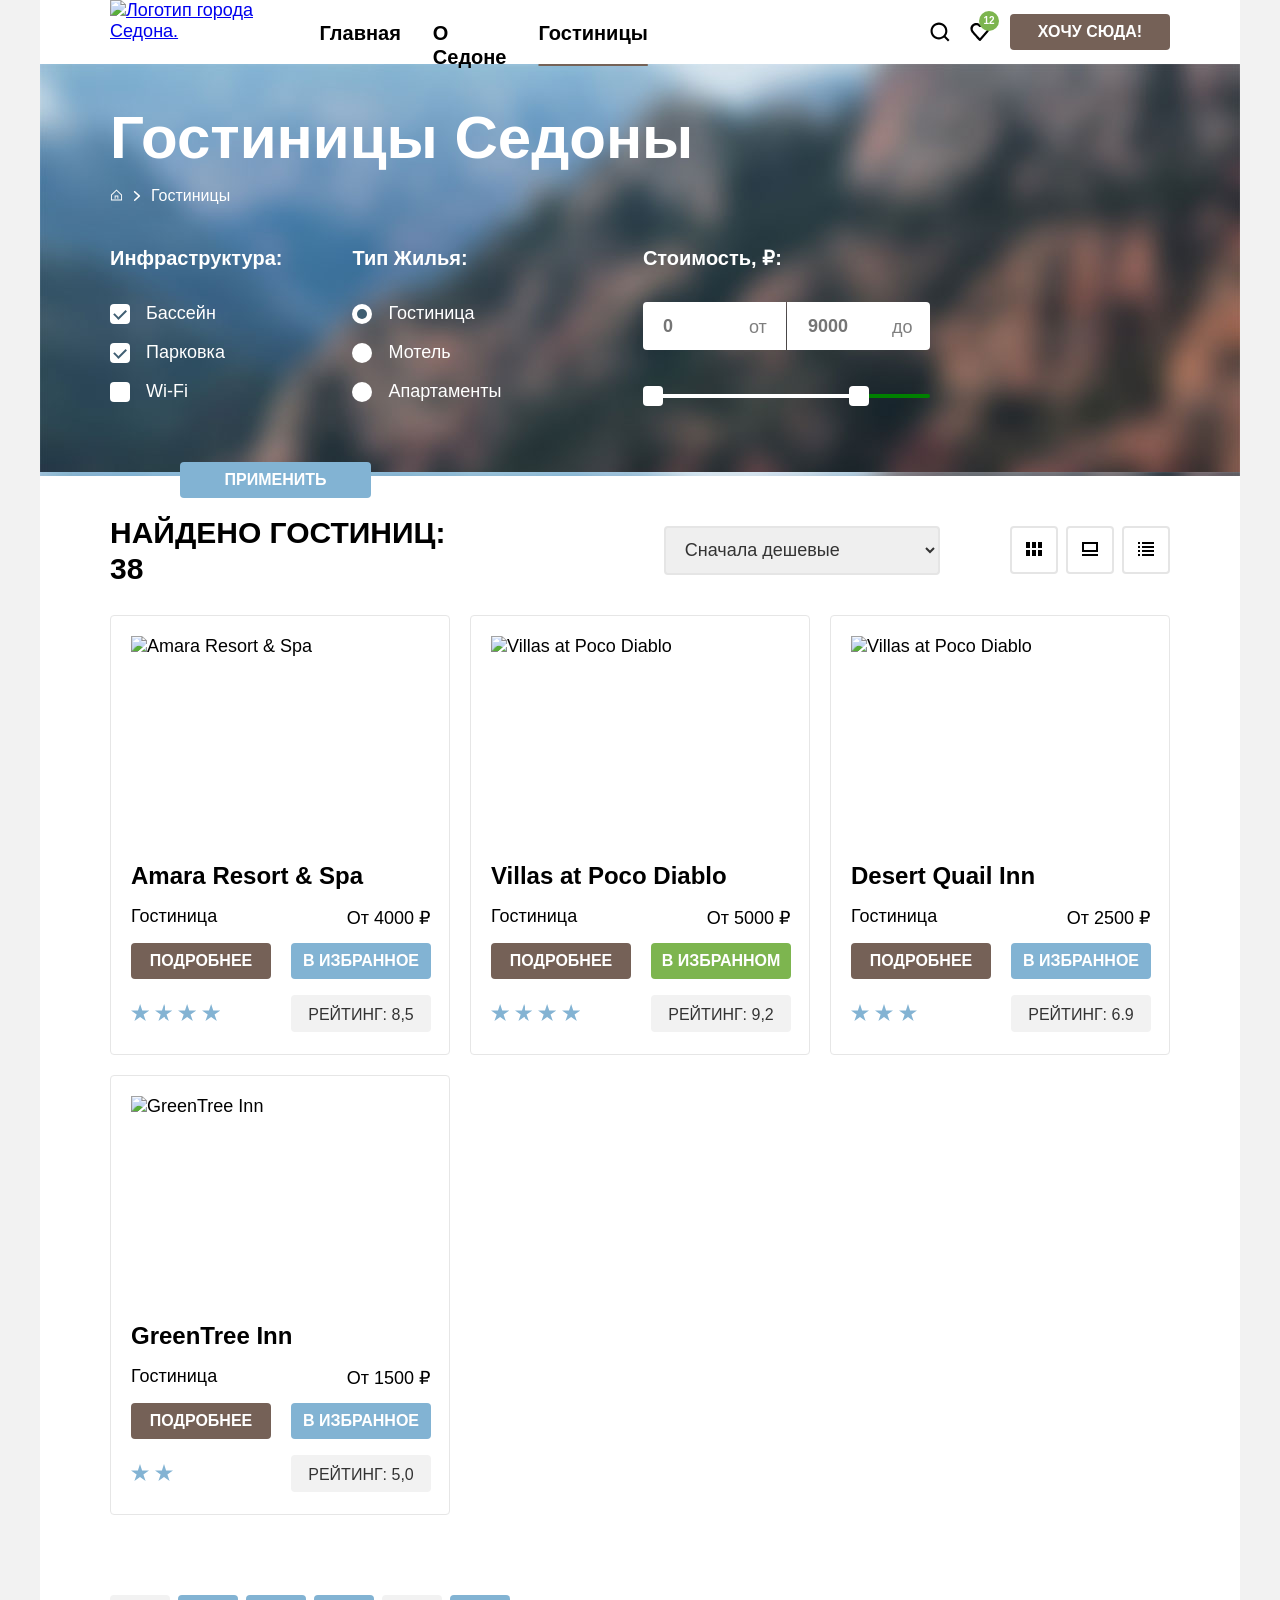
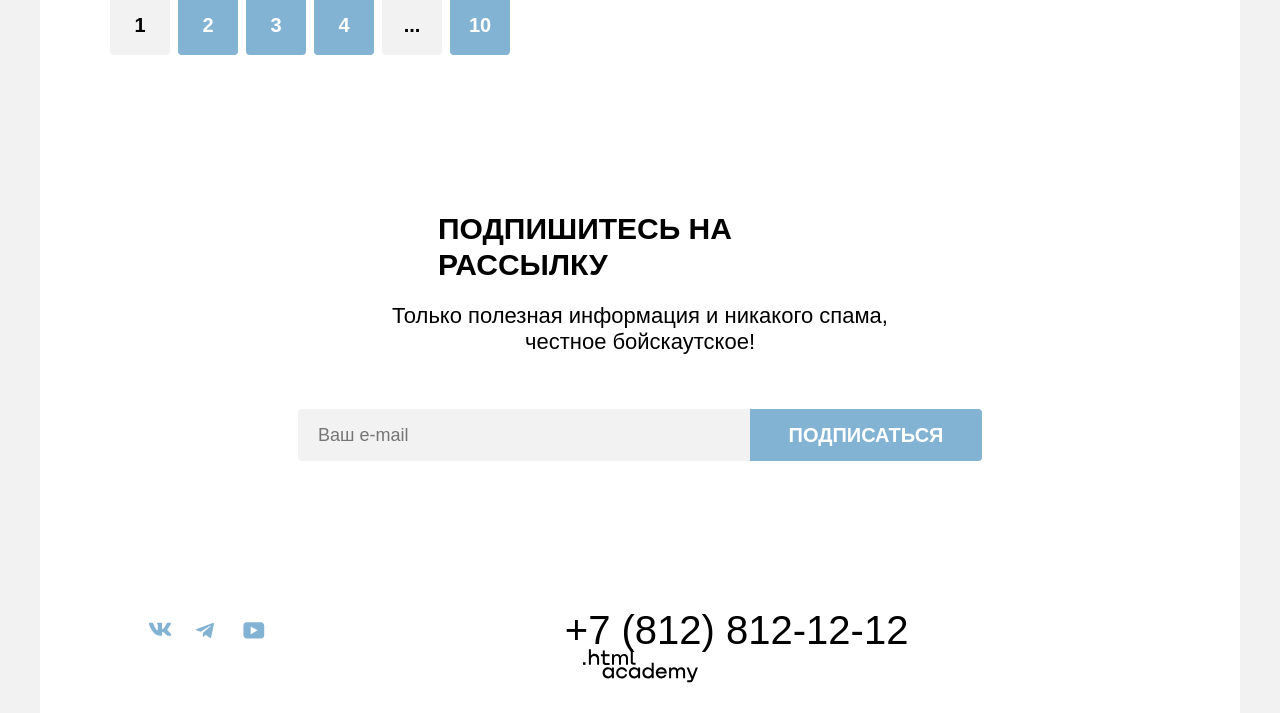
==== commit 43dc7475: "update 3.0 perfect pixel test" ====
--- a/catalog.html
+++ b/catalog.html
@@ -112,7 +112,7 @@
                 <input class="visually-hidden control-input" type="radio" name="product-group" value="hostel-inner"
                   checked>
                 <span class="control-mark"></span>
-                <span class="control-label">Гостиницы</span>
+                <span class="control-label">Гостиница</span>
               </label>
             </li>
             <li class="hotels-filter-item">
@@ -145,7 +145,7 @@
           <!-- рейндж бар -->
           <div class="range">
             <div class="range-scale">
-              <div class="range-bar" style="left: 10px; width: 90px;">
+              <div class="range-bar" style="left: 0; width: 226px;">
                 <button class="range-toggle toggle-min" type="button">
                   <span class="visually-hidden">Изменить минимальную цену</span>
                 </button>
@@ -240,7 +240,7 @@
               alt="Amara Resort & Spa">
             <h3 class="catalog-card-title-link" href="#">Amara Resort & Spa</h3>
             <p class="catalog-card-description">Гостиницa</p>
-            <p class="price">от 4000 ₽</p>
+            <p class="price">От 4000 ₽</p>
             <button class="more-details" href="#">Подробнее</button>
             <button class="favorites">В избранное</button>
             <p class="stars product-card-stars-four">
@@ -255,9 +255,9 @@
               alt="Villas at Poco Diablo">
             <h3 class="catalog-card-title-link" href="#">Villas at Poco Diablo</h3>
             <p class="catalog-card-description">Гостиницa</p>
-            <p class="price">от 5000 ₽</p>
+            <p class="price">От 5000 ₽</p>
             <button class="more-details" href="#">Подробнее</button>
-            <button class="favorites-green">В избранное</button>
+            <button class="favorites-green">В избранном</button>
             <p class="stars product-card-stars-four">
               <span class="visually-hidden">Отель 4 звезды</span>
             </p>
@@ -270,13 +270,13 @@
               alt="Villas at Poco Diablo">
             <h3 class="catalog-card-title-link" href="#">Desert Quail Inn</h3>
             <p class="catalog-card-description">Гостиницa</p>
-            <p class="price">от 5000 ₽</p>
+            <p class="price">От 2500 ₽</p>
             <button class="more-details" href="#">Подробнее</button>
             <button class="favorites">В избранное</button>
             <p class="stars product-card-stars-three">
               <span class="visually-hidden">Отель 4 звезды</span>
             </p>
-            <p class="rating">Рейтинг: 9,2</p>
+            <p class="rating">Рейтинг: 6.9</p>
           </li>
         </ul>
         <ul class="catalog-card-list">
@@ -285,7 +285,7 @@
               alt="GreenTree Inn">
             <h3 class="catalog-card-title-link" href="#">GreenTree Inn</h3>
             <p class="catalog-card-description">Гостиницa</p>
-            <p class="price">от 2500 ₽</p>
+            <p class="price">От 1500 ₽</p>
             <button class="more-details" href="#">Подробнее</button>
             <button class="favorites">В избранное</button>
             <p class="stars product-card-stars-two">
--- a/style/style.css
+++ b/style/style.css
@@ -129,7 +129,7 @@
 }
 
 .navigation-item {
-  margin: 0;
+  margin-top: 1px;
   padding: 0;
 }
 
@@ -150,7 +150,7 @@
 .navigation-link-current {
   text-decoration: underline solid #756257;
   text-decoration-thickness: 2px;
-  text-underline-offset: 20px;
+  text-underline-offset: 24px;
 }
 
 
@@ -219,7 +219,7 @@
 }
 
 .lead {
-  margin: 64px 0 20px 0;
+  margin: 65px 0 25px 0;
   padding: 0;
   font-size: 30px;
   font-weight: 700;
@@ -243,8 +243,8 @@
 .advantages-list {
   display: grid;
   grid-template-columns: 1fr 1fr 1fr;
-  margin-top: 21px;
-  margin-bottom: 64px;
+/*   margin-top: 21px;
+  margin-bottom: 64px; */
   padding: 0;
   list-style: none;
 }
@@ -264,7 +264,6 @@
 
 .advantages-dark-accent {
   background-color: rgba(131, 179, 211, 0.20);
-  display: row;
   min-width: 400px;
   min-height: 385px;
 }
@@ -281,6 +280,16 @@
   display: flex;
   flex-wrap: wrap;
   background-color: #82B3D3;
+  margin-top: 21px;
+}
+
+.advantages-item-wide-two {
+  grid-column: 1 / -1;
+  display: flex;
+  flex-wrap: wrap;
+  background-color: #82B3D3;
+  margin-top: 0;
+
 }
 
 .advantages-title-with-picture {
@@ -335,6 +344,7 @@
 
 .advantages-title-cube {
   color: #000000;
+  padding-top: 10px;
 }
 
 .advantages-description-cube {
@@ -394,7 +404,7 @@
   padding: 0;
   margin: 0;
   background-repeat: no-repeat;
-  background-position: 50% 25%;
+  background-position: 50% 26%;
 }
 
 .infrastructure-item-food {
@@ -402,7 +412,7 @@
   min-width: 75px;
   min-height: 72px;
   background-repeat: no-repeat;
-  background-position: 50% 25%;
+  background-position: 50% 26%;
 }
 
 .infrastructure-item-souvenir {
@@ -410,7 +420,7 @@
   min-width: 75px;
   min-height: 72px;
   background-repeat: no-repeat;
-  background-position: 50% 25%;
+  background-position: 50% 26%;
 }
 
 .infrastructure-title {
@@ -436,7 +446,8 @@
 }
 
 .search-title {
-  margin: 0;
+  margin-bottom: 20px;
+  margin-top: 0;
   padding: 0;
   text-transform: uppercase;
   line-height: 36px;
@@ -444,14 +455,15 @@
 }
 
 .search-description {
-  margin-top: 20px 0 0 0;
-  padding: 0;
+  margin: 0;
+  padding-bottom: 54px;
+  padding-top: 0;
   font-size: 22px;
   line-height: 26px;
 }
 
 .search-button {
-  margin-top: 54px;
+  margin: 0;
   padding: 0;
   font-family: "PT Sans", "Arial", sans-serif;
   font-weight: 700;
@@ -560,7 +572,7 @@
   align-items: center;
   flex-wrap: wrap;
   background-color: white;
-  padding: 40px 70px 30px 70px;
+  padding: 45px 70px 30px 70px;
 }
 
 .footer-social-list {
@@ -576,8 +588,9 @@
 .footer-social-item {
   width: 47.33px;
   height: 40px;
-  margin: 0;
-  padding: 0;
+  margin: 3px 1px 0 0;
+  padding: 0;
+
 }
 
 .footer-social-link {
@@ -602,7 +615,7 @@
 
 .icon-footer {
   display: flex;
-  margin: 13px 11.67px 13px;
+  margin: 9px 12px 0;
   cursor: pointer;
   text-decoration: none;
 }
@@ -629,7 +642,7 @@
 }
 
 .footer-logo-link-academy {
-  margin-bottom: -5px;
+  margin-top: -1px;
   padding: 0;
   text-decoration: none;
 }
@@ -664,6 +677,7 @@
 .footer-phone {
   margin-right: 236px;
   margin-left: 236px;
+  margin-top: 0;
   font-size: 40px;
   line-height: 40px;
   text-decoration: none;
@@ -692,9 +706,10 @@
   color: #000000;
   padding-left: 20px;
   padding-right: 342px;
-  padding-top: 14px;
+  padding-top: 15px;
   padding-bottom: 14px;
   background-color: #F2F2F2;
+  font-family: "PT Sans", "Arial", sans-serif;
 }
 
 
@@ -714,14 +729,15 @@
 }
 
 .hotels-filter-picture {
-  background-image: url("../images/catalog/background_image_catalog_blur.jpg");
+  background-image: url("../images/catalog/background_image_catalog_blur2.png");
   width: 1200px;
-  height: 409px;
+  height: 412px;
 }
 
 .for-tittle-and-breabcrumbs {
   width: 1060px;
   height: 107px;
+  margin-bottom: 40px;
 }
 
 .inner-title {
@@ -735,7 +751,7 @@
 .breadcrumbs-list {
   display: inline-flex;
   flex-wrap: wrap;
-  margin: 0;
+  margin-top: 8px;
   padding: 0;
   list-style: none;
   justify-content: left;
@@ -751,13 +767,15 @@
   min-width: 6.39px;
   min-height: 9.94px;
   text-decoration: none;
-  margin: 0;
+  margin-top: 0;
 }
 
 .breadcrumbs-item-two {
   margin-left: 10px;
   text-decoration: none;
   color: #ffffff;
+  font-size: 16px;
+  font-weight: 400;
 }
 
 .breadcrumbs-link {
@@ -862,14 +880,15 @@
   line-height: 23px;
   font-weight: 400;
   cursor: pointer;
+  margin-left: 11px;
 }
 
 .control:hover .control-mark {
   outline: 3px solid #83B3D3;
 }
 
-.control:focus .control-mark {
-  /* outline: 3px solid #83B3D3; */
+.control-input:focus + .control-mark {
+  outline: 3px solid #83B3D3;
 }
 
 .control:hover .control-mark {
@@ -885,8 +904,7 @@
 }
 
 .control-label:active {
-  border: 1px solid #83B3D3;  /* не меняет толщуну бордера !! */
-  opacity: 30%;
+  outline: 2px solid #83B3D3;
 }
 
 .control-input:disabled + .control-mark {
@@ -1011,7 +1029,7 @@
   border: none;
   width: 143px;
   height: 48px;
-  padding: 12px 0 12px 20px;
+  padding: 12px 0 12px 21px;
   font-family: "PT Sans", "Arial", sans-serif;
   outline: none;
 }
@@ -1049,7 +1067,7 @@
   height: 4px;
   width: 287px;
   margin-bottom: 20px;
-  background-color: white;
+  background-color: green;
   border-radius: 2px;
   margin: 0;
   padding: 0;
@@ -1058,6 +1076,7 @@
 
 .range-bar {
   position: relative;
+  margin-top: -4px;
   height: 4px;
   background-color: white;
 
@@ -1074,22 +1093,22 @@
 }
 
 .range-toggle:hover {
-  background-color: #68A2CA;
+  opacity: 75%;
 }
 
 .range-toggle:active,
 .range-toggle:focus {
-  outline: 2px solid white;
+  outline: 3px solid #83B3D3;
 }
 
 .toggle-min {
   top: -8px;
-  right: 82px;
+  left: 0;
 }
 
 .toggle-max {
   top: -8px;
-  right: -135px;
+  right: 0;
 }
 /* проба рейндж */
 
@@ -1193,12 +1212,13 @@
 .catalog-card-title {
   padding: 0;
   padding-right: 200px;
-  margin: 0;
+  margin-top: 25px;
   font-size: 30px;
   line-height: 36px;
   font-weight: 700;
   display: flex;
   align-items: center;
+  text-transform: uppercase;
 }
 
 
@@ -1258,9 +1278,11 @@
   color: #333333;
   border: 2px solid #E5E5E5;
   border-radius: 4px;
-  margin: 0;
-  padding: 14px 20px 14px 20px;
-  cursor: pointer;
+  margin-right: 70px;
+  margin-top: 0;
+  padding: 11px 20px 14px 15px;
+  cursor: pointer;
+  font-family: "PT Sans", "Arial", sans-serif;
 }
 
 .catalog-card-select:hover {
@@ -1288,6 +1310,7 @@
   grid-template-columns: repeat(2, 140px);
   padding: 20px;
   width: 340px;
+  min-height: 438px;
   border: 1px solid #E6E6E6;
   border-radius: 4px;
 }
@@ -1297,7 +1320,7 @@
 .catalog-card-title-link {
   grid-column: 1 / -1;
   padding: 0;
-  margin: 0;
+  margin: -2px 0 0 0;
   font-size: 24px;
   font-weight: 700;
   line-height: 28px;
@@ -1313,7 +1336,7 @@
 
 .price {
   text-align: right;
-  margin: 0;
+  margin: 0 1px -3px 0;
   padding: 0;
   position: relative;
   font-family: "PT Sans", sans-serif;
@@ -1339,7 +1362,7 @@
   position: absolute;
   right: 20px;
   left: 106px;
-  top: 12px;
+  top: 15px;
   bottom: 12px;
   color: #000000;
   line-height: 20px;
@@ -1350,8 +1373,8 @@
   content:"до";
   position: absolute;
   right: 20px;
-  left: 106px;
-  top: 12px;
+  left: 105px;
+  top: 15px;
   bottom: 12px;
   color: #000000;
   line-height: 20px;
@@ -1501,7 +1524,7 @@
   font-weight: 400;
   text-transform: uppercase;
   margin: 0;
-  padding: 0;
+  padding-top: 3px;
 }
 
 fieldset {
@@ -1600,6 +1623,7 @@
   padding-right: 342px;
   padding-top: 14px;
   padding-bottom: 14px;
+  font-family: "PT Sans", sans-serif;
 }
 
 
@@ -1728,6 +1752,7 @@
   position: relative;
   background-image: url("../images/catalog/calendar.svg");
   background-repeat: no-repeat;
+  background-position: center right 22px;
 }
 
 /* .field {
